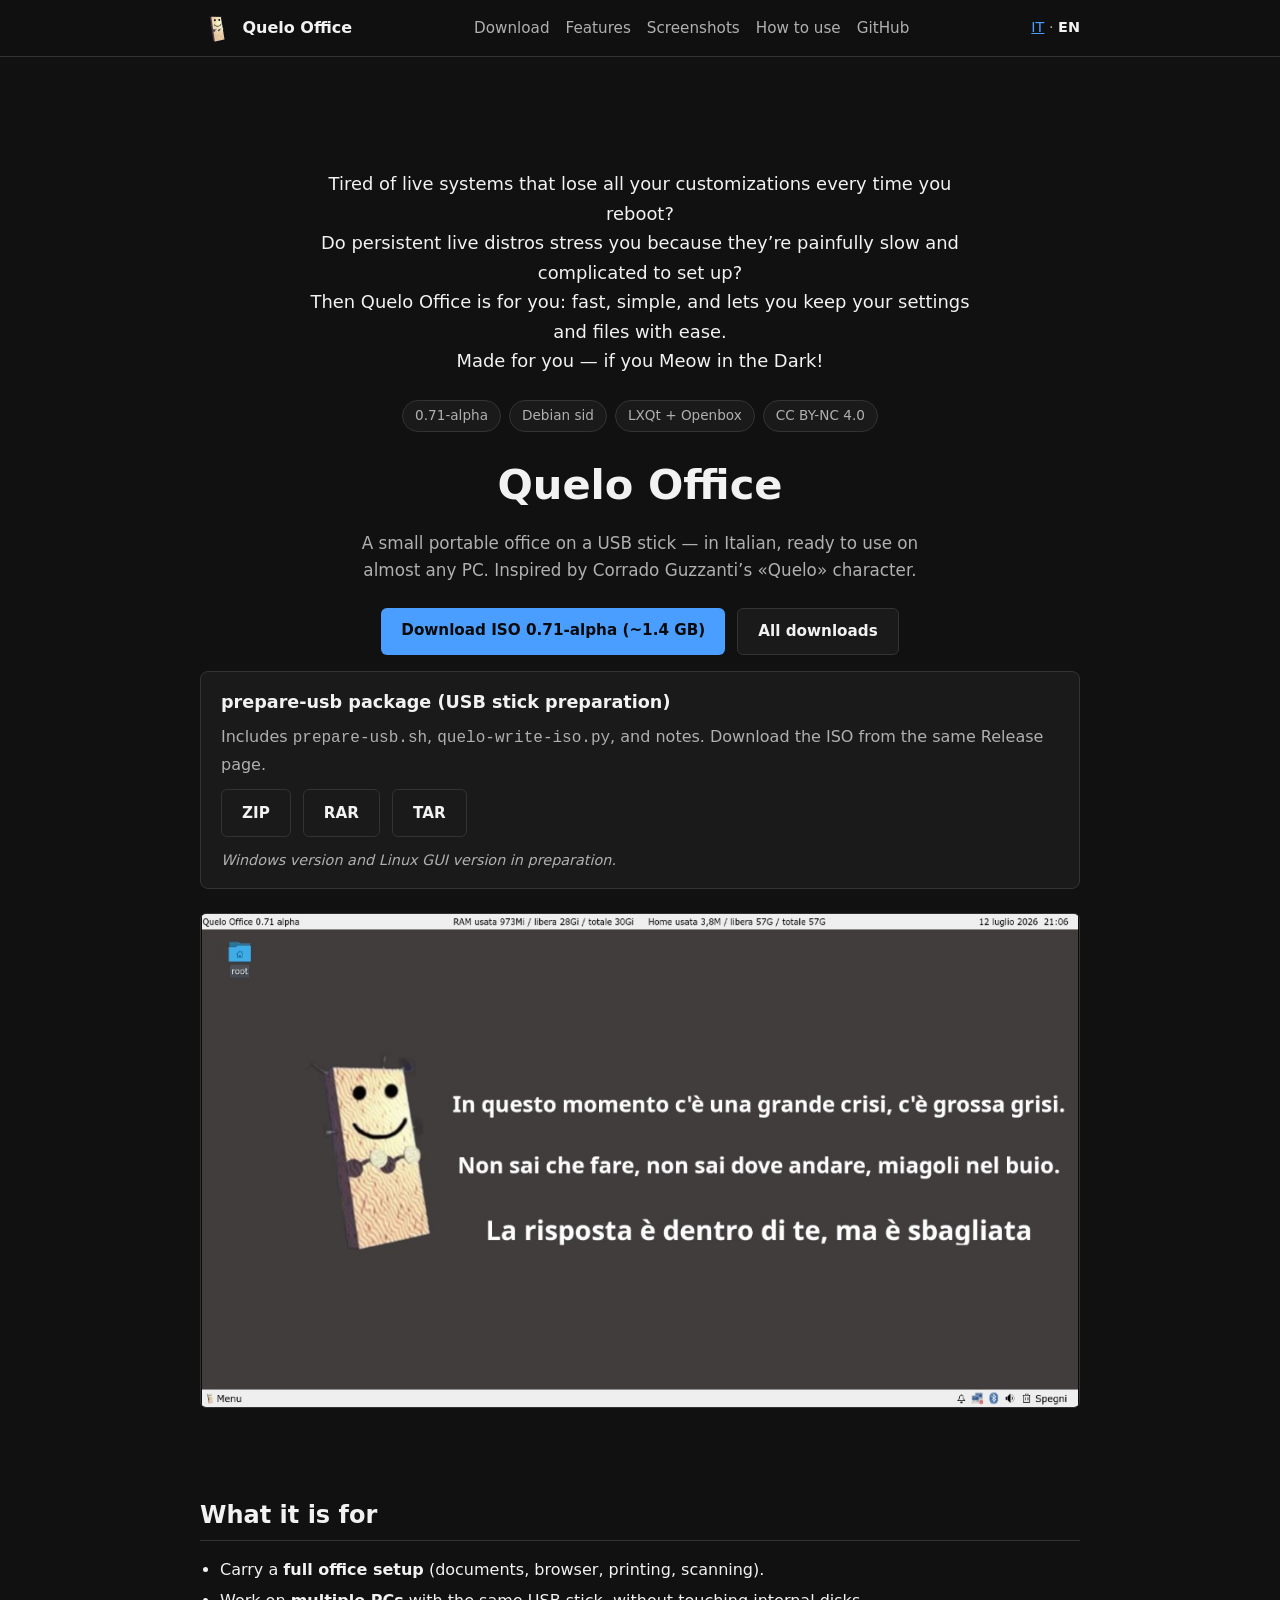
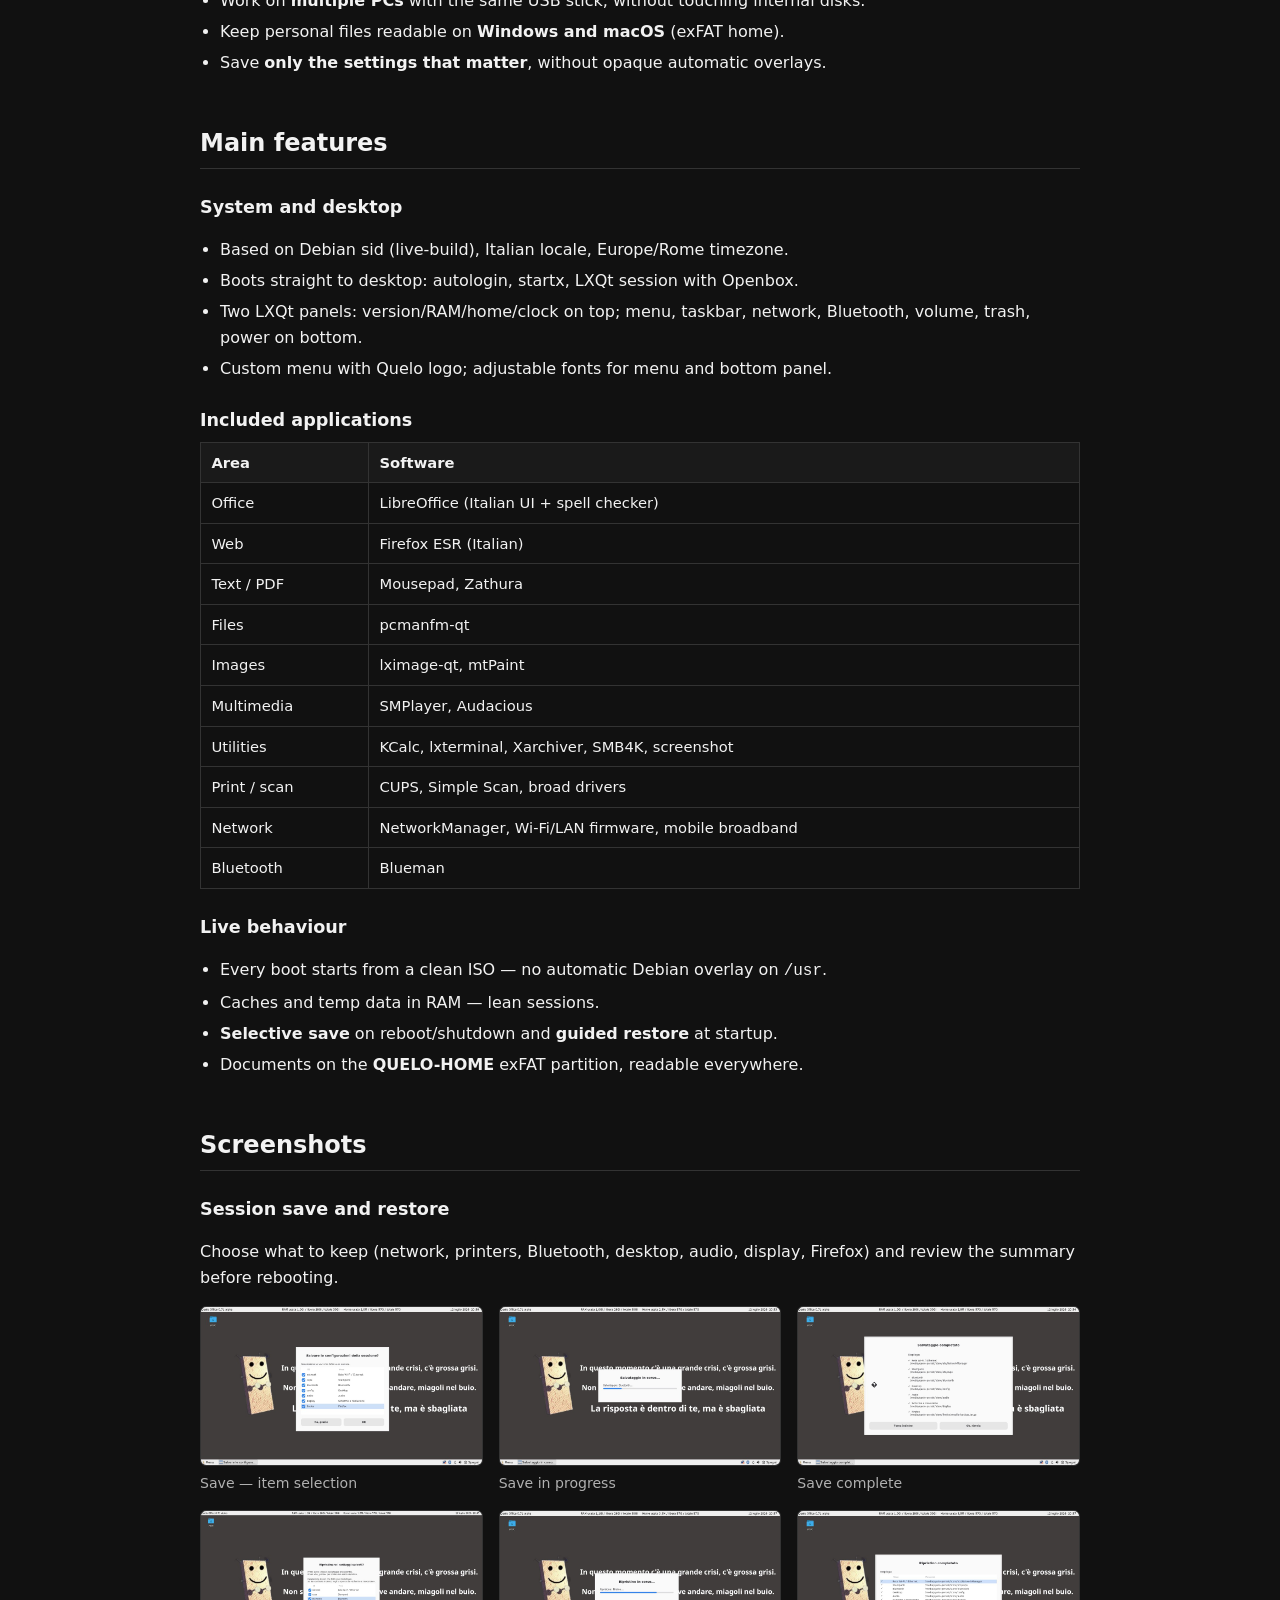
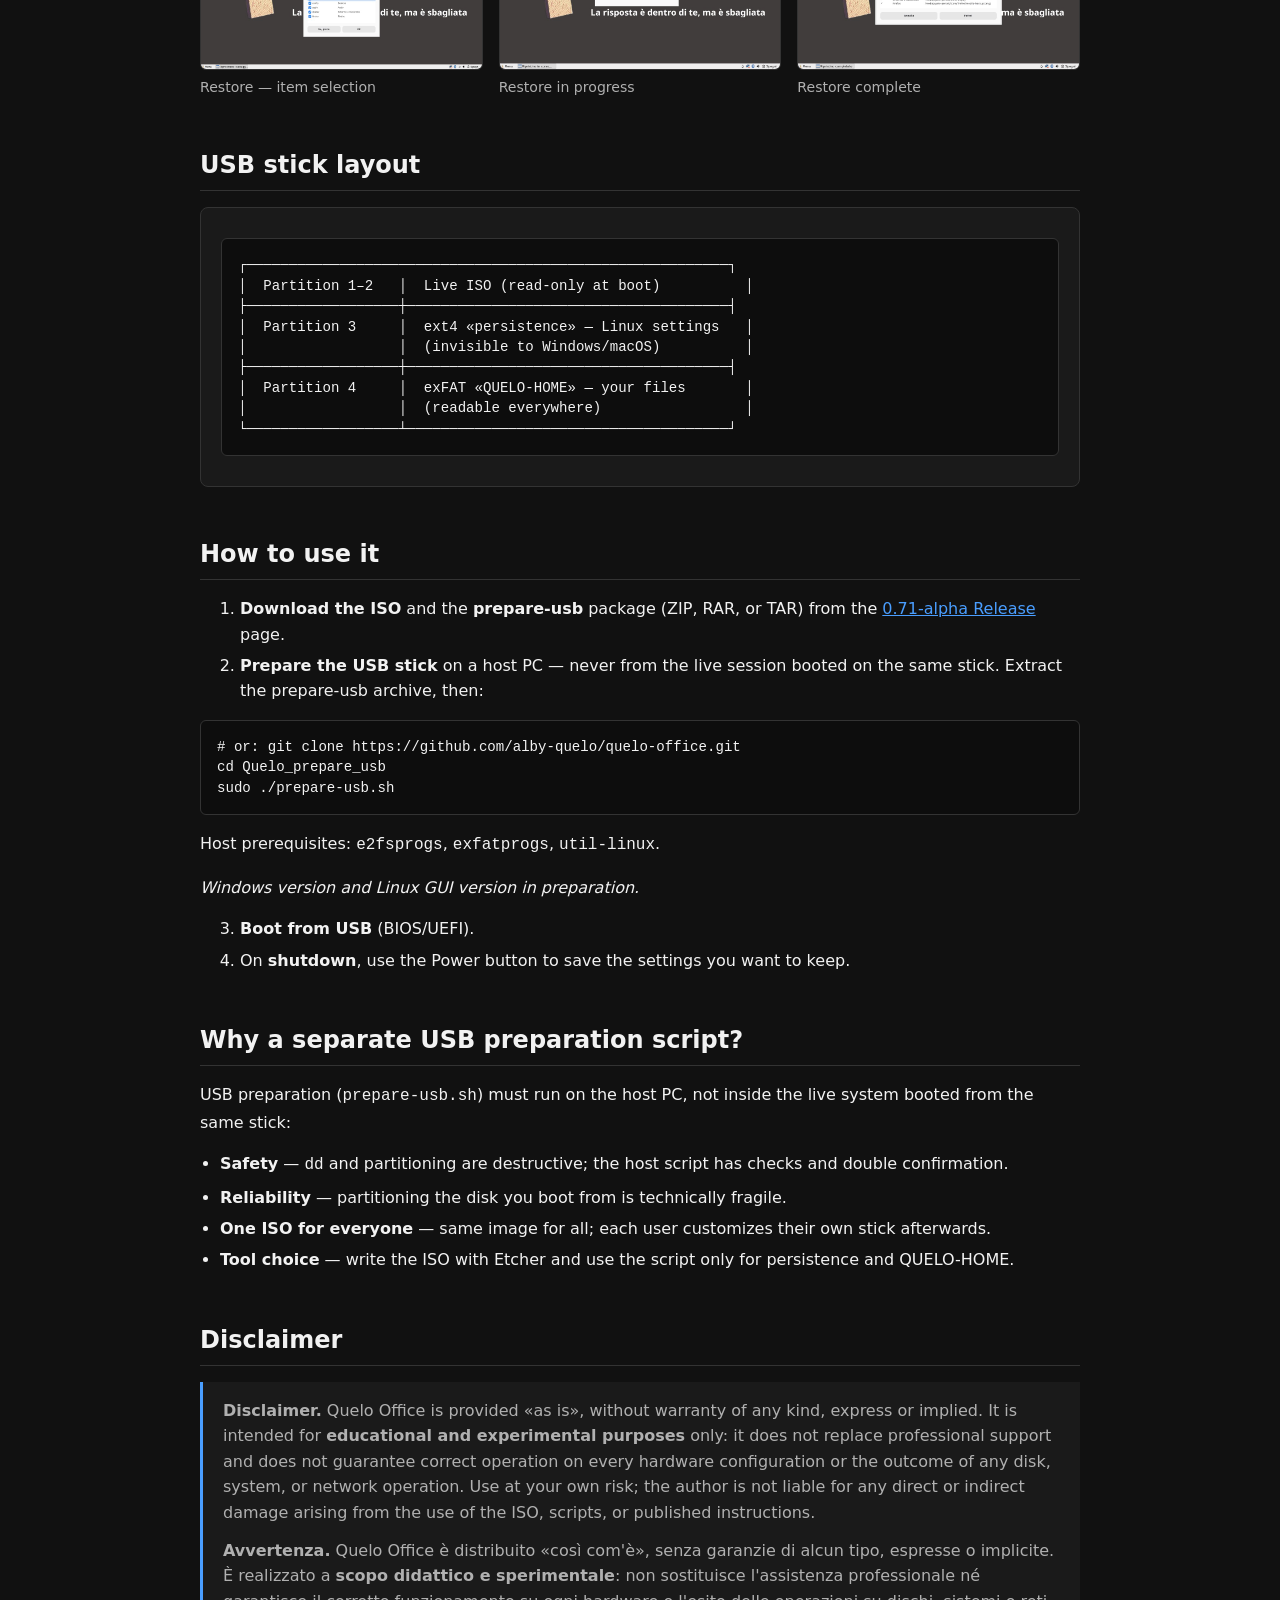
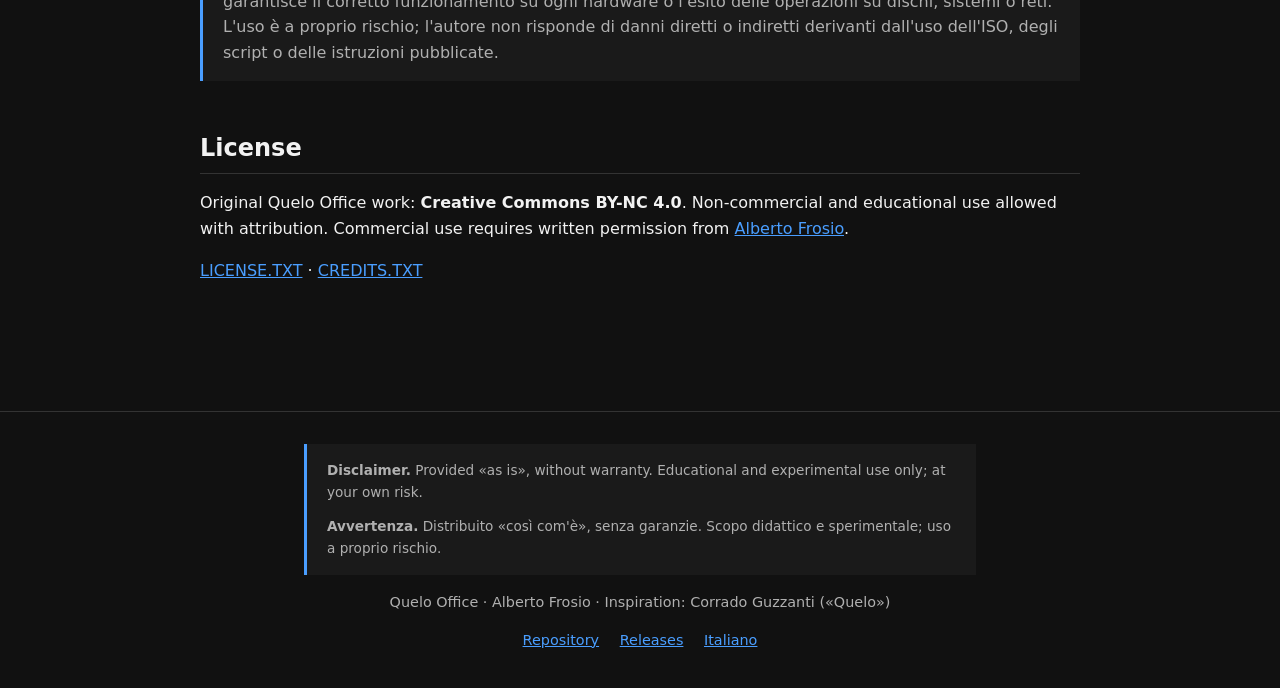
==== docs/en/index.html @ a86c15d0 "Aggiunge pacchetti prepare-usb zip/rar/tar ai download della release. Script build-archives.sh, READ" ====
<!DOCTYPE html>
<html lang="en">
<head>
  <meta charset="utf-8">
  <meta name="viewport" content="width=device-width, initial-scale=1">
  <title>Quelo Office — Italian live USB office</title>
  <meta name="description" content="Quelo Office: live Linux USB distribution. Portable Italian office on Debian sid + LXQt + Openbox.">
  <meta property="og:type" content="website">
  <meta property="og:url" content="https://alby-quelo.github.io/quelo-office/en/">
  <meta property="og:title" content="Quelo Office — Italian live USB office">
  <meta property="og:description" content="Portable office on a USB stick: fast, simple, keep your settings and files with you. Debian sid + LXQt + Openbox.">
  <meta property="og:image" content="https://alby-quelo.github.io/quelo-office/screenshots/01-desktop.png">
  <meta property="og:image:width" content="1024">
  <meta property="og:image:height" content="576">
  <meta property="og:locale" content="en_US">
  <meta name="twitter:card" content="summary_large_image">
  <meta name="twitter:title" content="Quelo Office — Italian live USB office">
  <meta name="twitter:description" content="Portable office on a USB stick: fast, simple, keep your settings and files with you.">
  <meta name="twitter:image" content="https://alby-quelo.github.io/quelo-office/screenshots/01-desktop.png">
  <link rel="stylesheet" href="../style.css?v=5">
  <link rel="icon" href="../logo.png" type="image/png">
</head>
<body>
  <header>
    <nav class="nav">
      <a class="brand" href="../">
        <img src="../logo.png" alt="Quelo Office">
        <span>Quelo Office</span>
      </a>
      <div class="nav-links">
        <a href="#download">Download</a>
        <a href="#features">Features</a>
        <a href="#screenshots">Screenshots</a>
        <a href="#usage">How to use</a>
        <a href="https://github.com/alby-quelo/quelo-office">GitHub</a>
      </div>
      <div class="lang"><a href="../">IT</a> · <strong>EN</strong></div>
    </nav>
  </header>

  <main>
    <section class="hero">
      <p class="pitch">
        Tired of live systems that lose all your customizations every time you reboot?<br>
        Do persistent live distros stress you because they’re painfully slow and complicated to set up?<br>
        Then Quelo Office is for you: fast, simple, and lets you keep your settings
        and files with ease.<br>
        Made for you — if you Meow in the Dark!
      </p>
      <div class="badges">
        <span class="badge">0.71-alpha</span>
        <span class="badge">Debian sid</span>
        <span class="badge">LXQt + Openbox</span>
        <span class="badge">CC BY-NC 4.0</span>
      </div>
      <h1>Quelo Office</h1>
      <p class="tagline">
        A small portable office on a USB stick — in Italian, ready to use on almost any PC.
        Inspired by Corrado Guzzanti’s «Quelo» character.
      </p>
      <div class="cta-row" id="download">
        <a class="btn btn-primary" href="https://github.com/alby-quelo/quelo-office/releases/download/0.71-alpha/Quelo_Office-0.71-alpha.iso">
          Download ISO 0.71-alpha (~1.4 GB)
        </a>
        <a class="btn btn-secondary" href="https://github.com/alby-quelo/quelo-office/releases/tag/0.71-alpha">
          All downloads
        </a>
      </div>
      <div class="card" style="margin-top:1rem;text-align:left">
        <h3 style="margin-top:0">prepare-usb package (USB stick preparation)</h3>
        <p style="margin:0.5rem 0 0.75rem;color:var(--text-muted)">
          Includes <code>prepare-usb.sh</code>, <code>quelo-write-iso.py</code>, and notes.
          Download the ISO from the same Release page.
        </p>
        <div class="cta-row" style="justify-content:flex-start;margin-top:0">
          <a class="btn btn-secondary" href="https://github.com/alby-quelo/quelo-office/releases/download/0.71-alpha/Quelo_prepare_usb-0.71-alpha.zip">ZIP</a>
          <a class="btn btn-secondary" href="https://github.com/alby-quelo/quelo-office/releases/download/0.71-alpha/Quelo_prepare_usb-0.71-alpha.rar">RAR</a>
          <a class="btn btn-secondary" href="https://github.com/alby-quelo/quelo-office/releases/download/0.71-alpha/Quelo_prepare_usb-0.71-alpha.tar">TAR</a>
        </div>
        <p style="margin:0.75rem 0 0;font-size:0.9rem;color:var(--text-muted)">
          <em>Windows version and Linux GUI version in preparation.</em>
        </p>
      </div>
      <div class="hero-frame">
        <img class="hero-shot" src="../screenshots/01-desktop.png" alt="Quelo Office 0.71 alpha desktop" width="1024" height="576">
      </div>
    </section>

    <section id="about">
      <h2>What it is for</h2>
      <ul>
        <li>Carry a <strong>full office setup</strong> (documents, browser, printing, scanning).</li>
        <li>Work on <strong>multiple PCs</strong> with the same USB stick, without touching internal disks.</li>
        <li>Keep personal files readable on <strong>Windows and macOS</strong> (exFAT home).</li>
        <li>Save <strong>only the settings that matter</strong>, without opaque automatic overlays.</li>
      </ul>
    </section>

    <section id="features">
      <h2>Main features</h2>

      <h3>System and desktop</h3>
      <ul>
        <li>Based on Debian sid (live-build), Italian locale, Europe/Rome timezone.</li>
        <li>Boots straight to desktop: autologin, startx, LXQt session with Openbox.</li>
        <li>Two LXQt panels: version/RAM/home/clock on top; menu, taskbar, network, Bluetooth, volume, trash, power on bottom.</li>
        <li>Custom menu with Quelo logo; adjustable fonts for menu and bottom panel.</li>
      </ul>

      <h3>Included applications</h3>
      <table>
        <thead>
          <tr><th>Area</th><th>Software</th></tr>
        </thead>
        <tbody>
          <tr><td>Office</td><td>LibreOffice (Italian UI + spell checker)</td></tr>
          <tr><td>Web</td><td>Firefox ESR (Italian)</td></tr>
          <tr><td>Text / PDF</td><td>Mousepad, Zathura</td></tr>
          <tr><td>Files</td><td>pcmanfm-qt</td></tr>
          <tr><td>Images</td><td>lximage-qt, mtPaint</td></tr>
          <tr><td>Multimedia</td><td>SMPlayer, Audacious</td></tr>
          <tr><td>Utilities</td><td>KCalc, lxterminal, Xarchiver, SMB4K, screenshot</td></tr>
          <tr><td>Print / scan</td><td>CUPS, Simple Scan, broad drivers</td></tr>
          <tr><td>Network</td><td>NetworkManager, Wi‑Fi/LAN firmware, mobile broadband</td></tr>
          <tr><td>Bluetooth</td><td>Blueman</td></tr>
        </tbody>
      </table>

      <h3>Live behaviour</h3>
      <ul>
        <li>Every boot starts from a clean ISO — no automatic Debian overlay on <code>/usr</code>.</li>
        <li>Caches and temp data in RAM — lean sessions.</li>
        <li><strong>Selective save</strong> on reboot/shutdown and <strong>guided restore</strong> at startup.</li>
        <li>Documents on the <strong>QUELO-HOME</strong> exFAT partition, readable everywhere.</li>
      </ul>
    </section>

    <section id="screenshots">
      <h2>Screenshots</h2>

      <h3>Session save and restore</h3>
      <p>Choose what to keep (network, printers, Bluetooth, desktop, audio, display, Firefox) and review the summary before rebooting.</p>

      <div class="shots">
        <div class="shots-grid">
          <figure>
            <img src="../screenshots/05-save-prompt.png" alt="Save session dialog" loading="lazy">
            <figcaption>Save — item selection</figcaption>
          </figure>
          <figure>
            <img src="../screenshots/06-save-progress.png" alt="Save in progress" loading="lazy">
            <figcaption>Save in progress</figcaption>
          </figure>
          <figure>
            <img src="../screenshots/07-save-complete.png" alt="Save complete" loading="lazy">
            <figcaption>Save complete</figcaption>
          </figure>
        </div>
        <div class="shots-grid">
          <figure>
            <img src="../screenshots/02-restore-prompt.png" alt="Restore session dialog" loading="lazy">
            <figcaption>Restore — item selection</figcaption>
          </figure>
          <figure>
            <img src="../screenshots/03-restore-progress.png" alt="Restore in progress" loading="lazy">
            <figcaption>Restore in progress</figcaption>
          </figure>
          <figure>
            <img src="../screenshots/04-restore-complete.png" alt="Restore complete" loading="lazy">
            <figcaption>Restore complete</figcaption>
          </figure>
        </div>
      </div>
    </section>

    <section id="usb">
      <h2>USB stick layout</h2>
      <div class="card">
        <pre>┌─────────────────────────────────────────────────────────┐
│  Partition 1–2   │  Live ISO (read-only at boot)          │
├──────────────────┼──────────────────────────────────────┤
│  Partition 3     │  ext4 «persistence» — Linux settings   │
│                  │  (invisible to Windows/macOS)          │
├──────────────────┼──────────────────────────────────────┤
│  Partition 4     │  exFAT «QUELO-HOME» — your files       │
│                  │  (readable everywhere)                 │
└──────────────────┴──────────────────────────────────────┘</pre>
      </div>
    </section>

    <section id="usage">
      <h2>How to use it</h2>
      <ol>
        <li><strong>Download the ISO</strong> and the <strong>prepare-usb</strong> package (ZIP, RAR, or TAR) from the <a href="https://github.com/alby-quelo/quelo-office/releases/tag/0.71-alpha">0.71-alpha Release</a> page.</li>
        <li><strong>Prepare the USB stick</strong> on a host PC — never from the live session booted on the same stick. Extract the prepare-usb archive, then:</li>
      </ol>
      <pre><code># or: git clone https://github.com/alby-quelo/quelo-office.git
cd Quelo_prepare_usb
sudo ./prepare-usb.sh</code></pre>
      <p>Host prerequisites: <code>e2fsprogs</code>, <code>exfatprogs</code>, <code>util-linux</code>.</p>
      <p><em>Windows version and Linux GUI version in preparation.</em></p>
      <ol start="3">
        <li><strong>Boot from USB</strong> (BIOS/UEFI).</li>
        <li>On <strong>shutdown</strong>, use the Power button to save the settings you want to keep.</li>
      </ol>
    </section>

    <section id="script">
      <h2>Why a separate USB preparation script?</h2>
      <p>USB preparation (<code>prepare-usb.sh</code>) must run on the host PC, not inside the live system booted from the same stick:</p>
      <ul>
        <li><strong>Safety</strong> — <code>dd</code> and partitioning are destructive; the host script has checks and double confirmation.</li>
        <li><strong>Reliability</strong> — partitioning the disk you boot from is technically fragile.</li>
        <li><strong>One ISO for everyone</strong> — same image for all; each user customizes their own stick afterwards.</li>
        <li><strong>Tool choice</strong> — write the ISO with Etcher and use the script only for persistence and QUELO-HOME.</li>
      </ul>
    </section>

    <section id="disclaimer">
      <h2>Disclaimer</h2>
      <blockquote class="disclaimer">
        <p><strong>Disclaimer.</strong> Quelo Office is provided «as is», without warranty of any kind, express or implied. It is intended for <strong>educational and experimental purposes</strong> only: it does not replace professional support and does not guarantee correct operation on every hardware configuration or the outcome of any disk, system, or network operation. Use at your own risk; the author is not liable for any direct or indirect damage arising from the use of the ISO, scripts, or published instructions.</p>
        <p><strong>Avvertenza.</strong> Quelo Office è distribuito «così com'è», senza garanzie di alcun tipo, espresse o implicite. È realizzato a <strong>scopo didattico e sperimentale</strong>: non sostituisce l'assistenza professionale né garantisce il corretto funzionamento su ogni hardware o l'esito delle operazioni su dischi, sistemi o reti. L'uso è a proprio rischio; l'autore non risponde di danni diretti o indiretti derivanti dall'uso dell'ISO, degli script o delle istruzioni pubblicate.</p>
      </blockquote>
    </section>

    <section id="license">
      <h2>License</h2>
      <p>
        Original Quelo Office work: <strong>Creative Commons BY-NC 4.0</strong>.
        Non-commercial and educational use allowed with attribution.
        Commercial use requires written permission from
        <a href="mailto:alby@gnumerica.org">Alberto Frosio</a>.
      </p>
      <p>
        <a href="https://github.com/alby-quelo/quelo-office/blob/main/LICENSE.TXT">LICENSE.TXT</a> ·
        <a href="https://github.com/alby-quelo/quelo-office/blob/main/CREDITS.TXT">CREDITS.TXT</a>
      </p>
    </section>
  </main>

  <footer>
    <blockquote class="disclaimer compact">
      <p><strong>Disclaimer.</strong> Provided «as is», without warranty. Educational and experimental use only; at your own risk.</p>
      <p><strong>Avvertenza.</strong> Distribuito «così com'è», senza garanzie. Scopo didattico e sperimentale; uso a proprio rischio.</p>
    </blockquote>
    <p>Quelo Office · Alberto Frosio · Inspiration: Corrado Guzzanti («Quelo»)</p>
    <p>
      <a href="https://github.com/alby-quelo/quelo-office">Repository</a>
      <a href="https://github.com/alby-quelo/quelo-office/releases">Releases</a>
      <a href="../">Italiano</a>
    </p>
  </footer>
</body>
</html>
---- docs/style.css ----
:root {
  --bg: #111111;
  --bg-card: #1a1a1a;
  --bg-panel: #e8e8e8;
  --text: #f2f2f2;
  --text-muted: #b0b0b0;
  --accent: #4a9eff;
  --accent-hover: #6eb1ff;
  --border: #333;
  --max: 920px;
}

* {
  box-sizing: border-box;
}

html {
  scroll-behavior: smooth;
}

body {
  margin: 0;
  font-family: "Segoe UI", system-ui, -apple-system, sans-serif;
  background: var(--bg);
  color: var(--text);
  line-height: 1.6;
}

a {
  color: var(--accent);
}

a:hover {
  color: var(--accent-hover);
}

header {
  border-bottom: 1px solid var(--border);
  background: rgba(17, 17, 17, 0.95);
  position: sticky;
  top: 0;
  z-index: 10;
}

.nav {
  max-width: var(--max);
  margin: 0 auto;
  padding: 0.75rem 1.25rem;
  display: flex;
  align-items: center;
  justify-content: space-between;
  gap: 1rem;
  flex-wrap: wrap;
}

.brand {
  display: flex;
  align-items: center;
  gap: 0.65rem;
  color: var(--text);
  text-decoration: none;
  font-weight: 600;
}

.brand img {
  width: 32px;
  height: 32px;
}

.nav-links {
  display: flex;
  gap: 1rem;
  flex-wrap: wrap;
  font-size: 0.95rem;
}

.nav-links a {
  color: var(--text-muted);
  text-decoration: none;
}

.nav-links a:hover {
  color: var(--text);
}

.lang {
  font-size: 0.9rem;
  color: var(--text-muted);
}

.lang strong {
  color: var(--text);
}

main {
  max-width: var(--max);
  margin: 0 auto;
  padding: 2rem 1.25rem 4rem;
}

.hero {
  text-align: center;
  padding: 2rem 0 2.5rem;
}

.hero h1 {
  font-size: clamp(1.8rem, 5vw, 2.6rem);
  margin: 0 0 0.75rem;
  font-weight: 700;
}

.hero .pitch {
  font-size: 1.12rem;
  line-height: 1.65;
  max-width: 42rem;
  margin: 0 auto 1.5rem;
  color: var(--text);
}

.hero .tagline {
  font-size: 1.05rem;
  color: var(--text-muted);
  max-width: 38rem;
  margin: 0 auto 1.5rem;
}

.hero-frame {
  width: 100%;
  max-width: 100%;
  margin: 1.5rem auto 0;
  aspect-ratio: 16 / 9;
  border: 1px solid var(--border);
  border-radius: 6px;
  overflow: hidden;
  background: #0a0a0a;
  line-height: 0;
}

.hero img.hero-shot {
  width: 100%;
  height: 100%;
  object-fit: contain;
  object-position: center;
  display: block;
  border: 0;
  border-radius: 0;
  margin: 0;
  max-width: none;
}

.badges {
  display: flex;
  gap: 0.5rem;
  justify-content: center;
  flex-wrap: wrap;
  margin-bottom: 1.25rem;
}

.badge {
  background: var(--bg-card);
  border: 1px solid var(--border);
  border-radius: 999px;
  padding: 0.25rem 0.75rem;
  font-size: 0.85rem;
  color: var(--text-muted);
}

.cta-row {
  display: flex;
  gap: 0.75rem;
  justify-content: center;
  flex-wrap: wrap;
  margin-top: 1.25rem;
}

.btn {
  display: inline-block;
  padding: 0.65rem 1.25rem;
  border-radius: 6px;
  text-decoration: none;
  font-weight: 600;
  font-size: 0.95rem;
}

.btn-primary {
  background: var(--accent);
  color: #0a0a0a;
}

.btn-primary:hover {
  background: var(--accent-hover);
  color: #0a0a0a;
}

.btn-secondary {
  background: var(--bg-card);
  border: 1px solid var(--border);
  color: var(--text);
}

.btn-secondary:hover {
  border-color: #555;
  color: var(--text);
}

section {
  margin-top: 3rem;
}

section h2 {
  font-size: 1.5rem;
  margin: 0 0 1rem;
  padding-bottom: 0.35rem;
  border-bottom: 1px solid var(--border);
}

section h3 {
  font-size: 1.1rem;
  margin: 1.5rem 0 0.5rem;
  color: var(--text);
}

ul {
  padding-left: 1.25rem;
}

li {
  margin: 0.35rem 0;
}

.card {
  background: var(--bg-card);
  border: 1px solid var(--border);
  border-radius: 8px;
  padding: 1rem 1.25rem;
  margin: 1rem 0;
}

pre {
  background: #0d0d0d;
  border: 1px solid var(--border);
  border-radius: 6px;
  padding: 1rem;
  overflow-x: auto;
  font-size: 0.88rem;
  line-height: 1.45;
}

code {
  font-family: ui-monospace, "Cascadia Code", monospace;
}

table {
  width: 100%;
  border-collapse: collapse;
  font-size: 0.92rem;
}

th,
td {
  border: 1px solid var(--border);
  padding: 0.5rem 0.65rem;
  text-align: left;
}

th {
  background: var(--bg-card);
}

.shots {
  display: grid;
  gap: 1rem;
  margin-top: 1rem;
}

.shots figure {
  margin: 0;
}

.shots img {
  width: 100%;
  border: 1px solid var(--border);
  border-radius: 6px;
  display: block;
}

.shots figcaption {
  font-size: 0.88rem;
  color: var(--text-muted);
  margin-top: 0.35rem;
}

.shots-grid {
  display: grid;
  grid-template-columns: repeat(auto-fit, minmax(240px, 1fr));
  gap: 1rem;
}

.disclaimer {
  margin: 1rem 0 1.5rem;
  padding: 1rem 1.25rem;
  border-left: 3px solid var(--accent);
  background: var(--bg-card);
  color: var(--text-muted);
  text-align: left;
}

.disclaimer p {
  margin: 0 0 0.75rem;
}

.disclaimer p:last-child {
  margin-bottom: 0;
}

.disclaimer.compact {
  font-size: 0.85rem;
  max-width: 42rem;
  margin: 0 auto 1rem;
}

footer {
  border-top: 1px solid var(--border);
  margin-top: 3rem;
  padding: 2rem 1.25rem;
  text-align: center;
  color: var(--text-muted);
  font-size: 0.9rem;
}

footer a {
  margin: 0 0.5rem;
}

@media (max-width: 600px) {
  .nav-links {
    font-size: 0.85rem;
  }

  table {
    font-size: 0.82rem;
  }
}
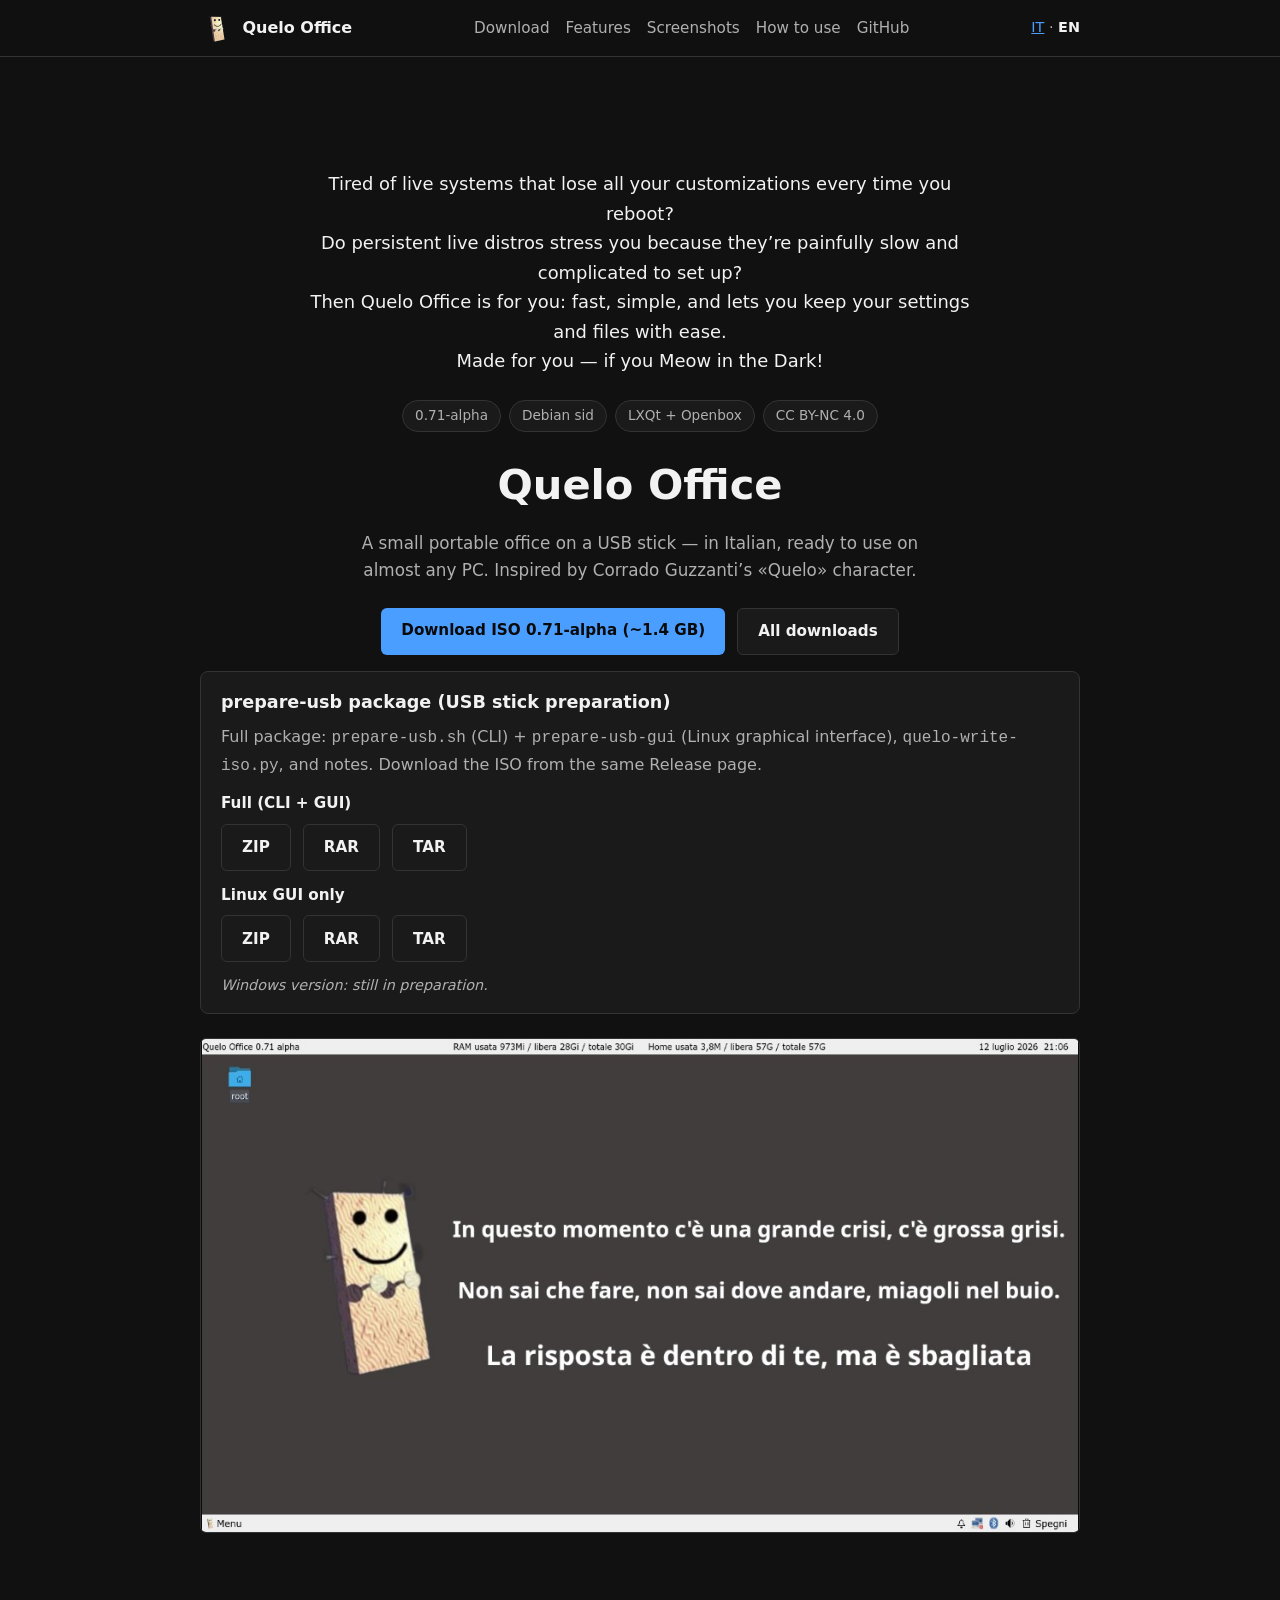
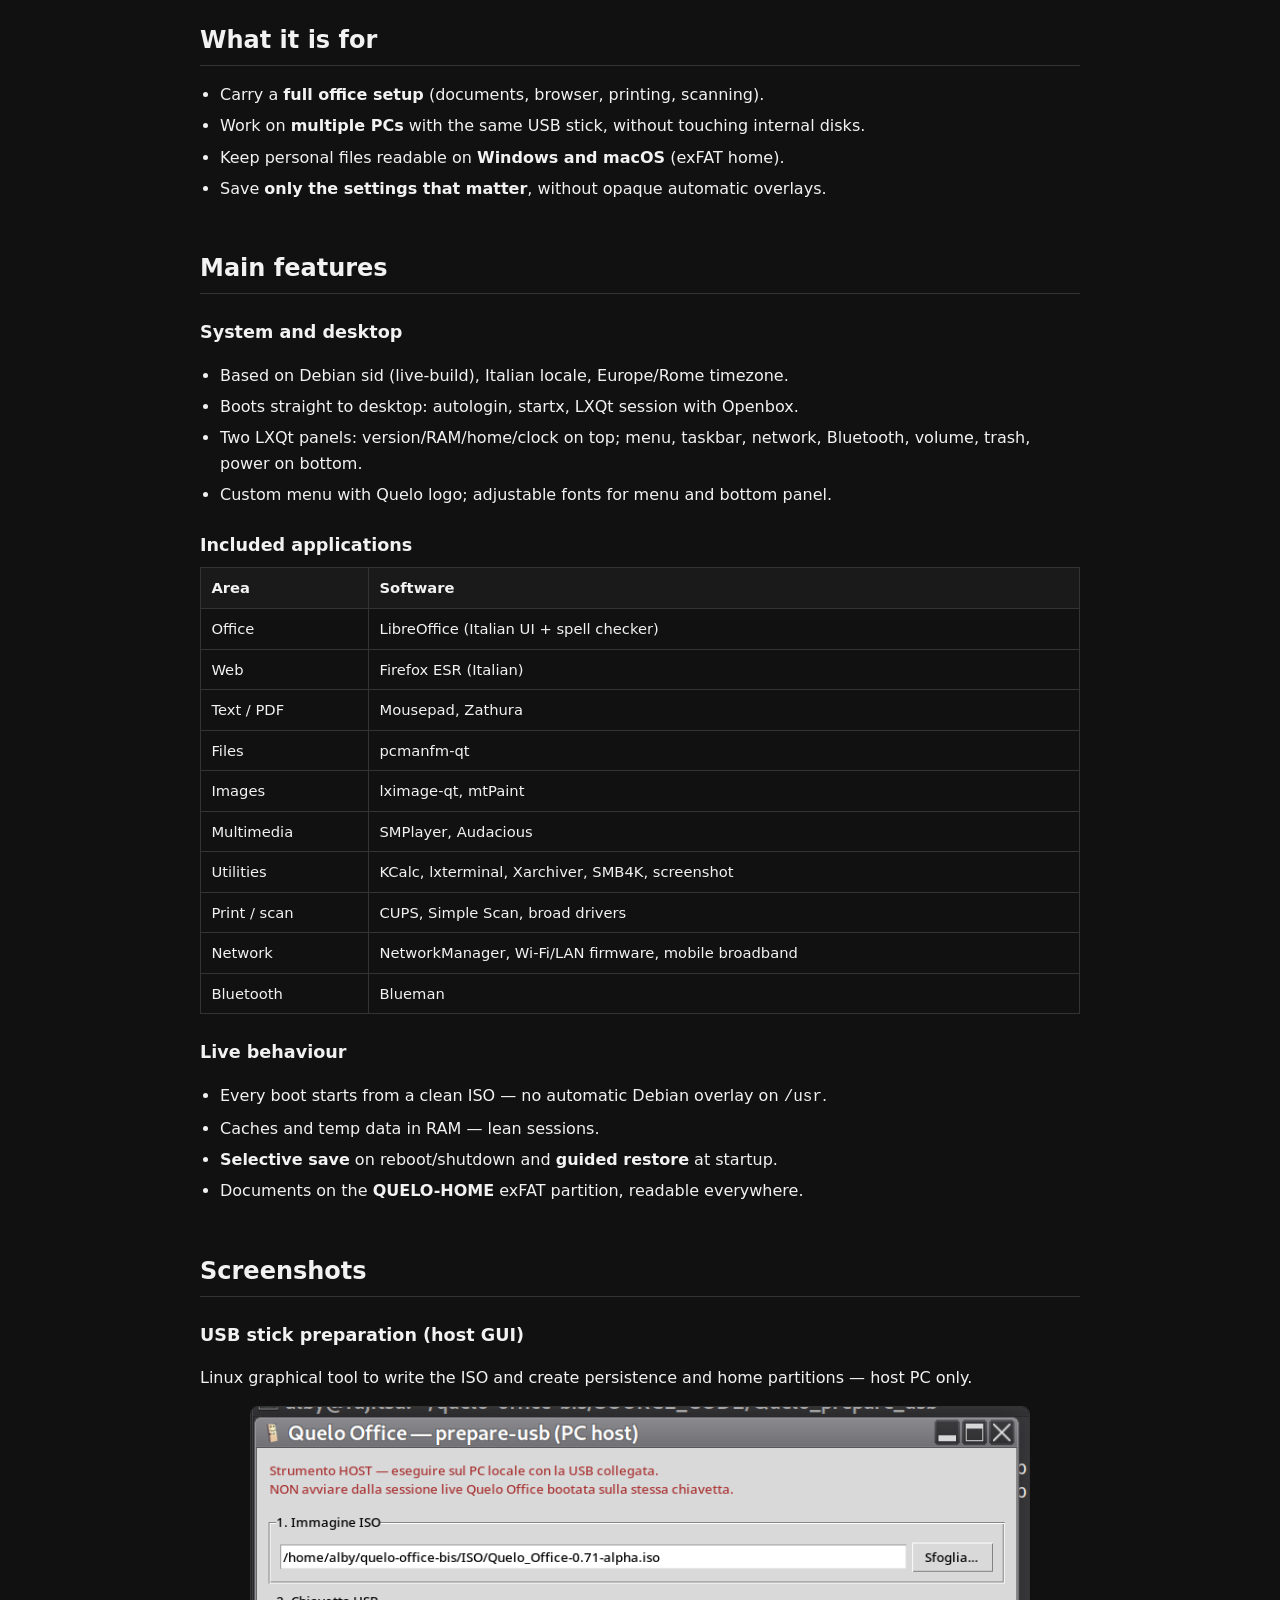
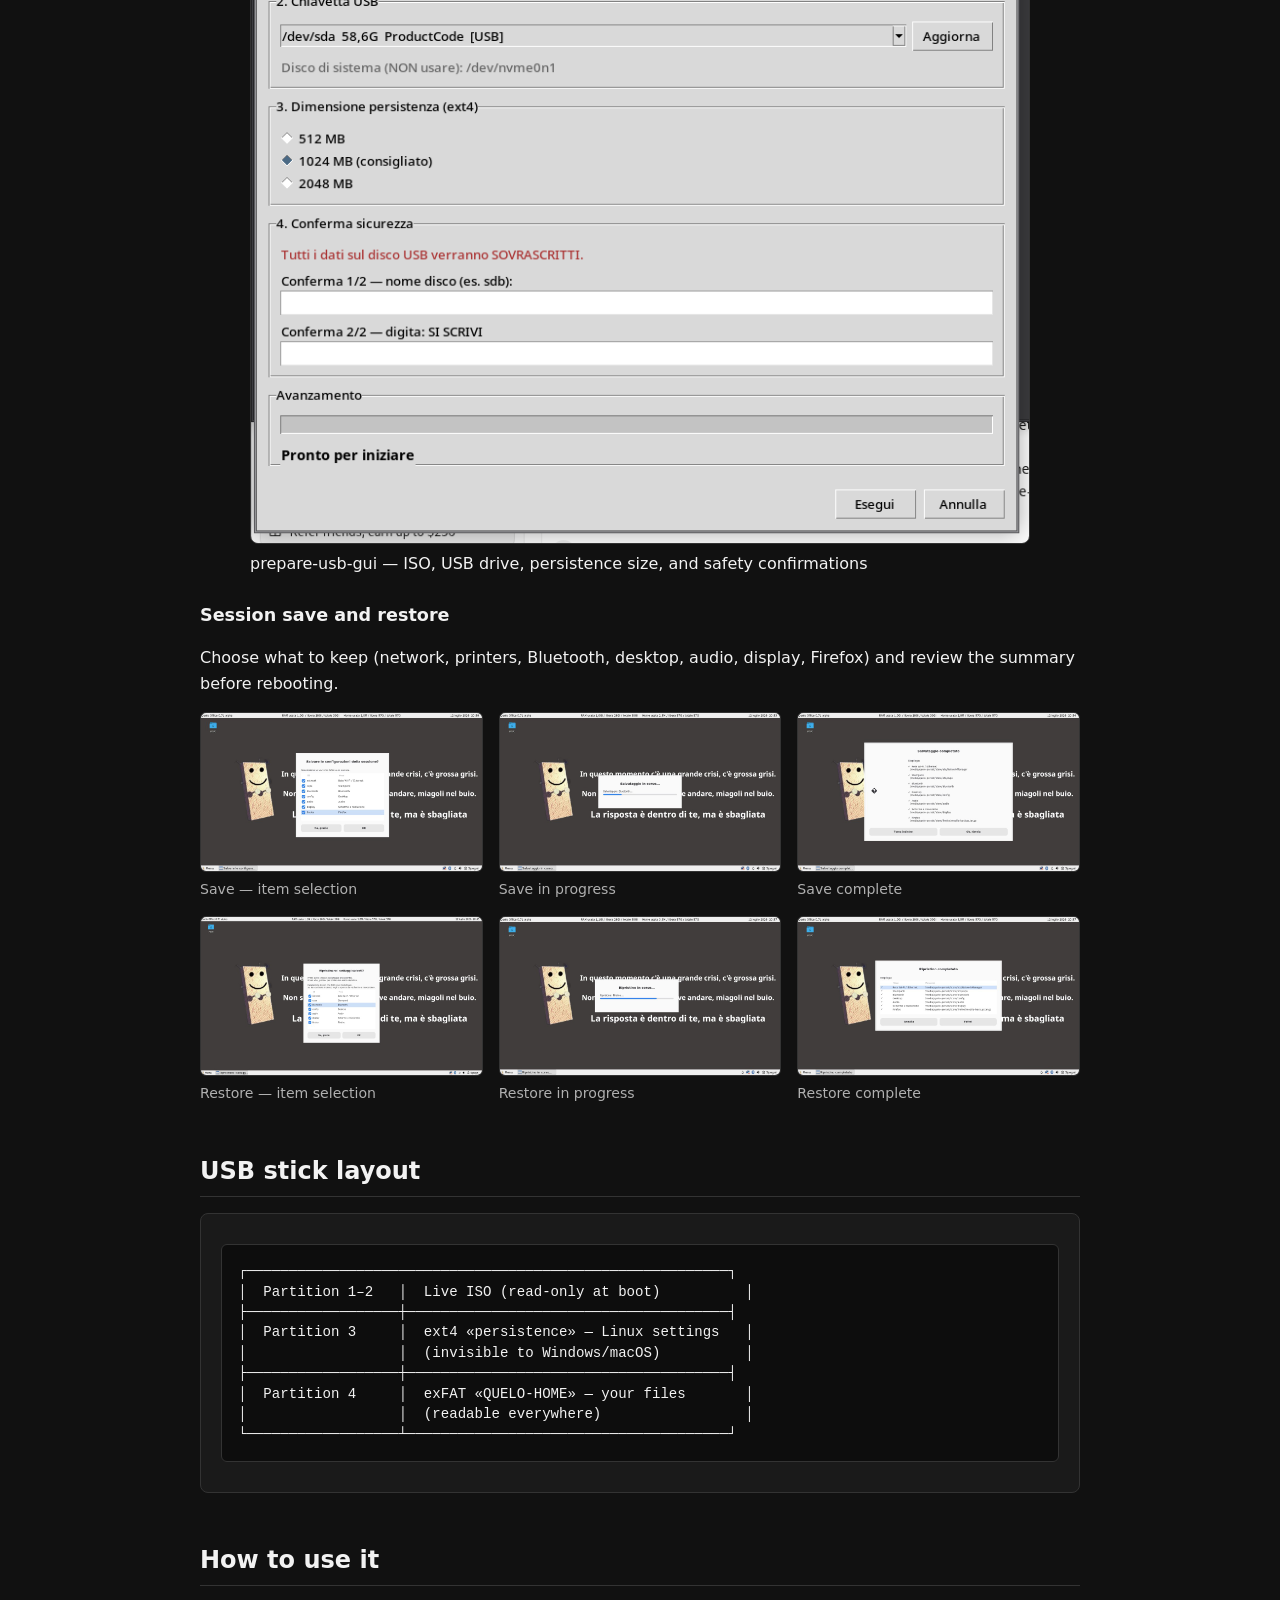
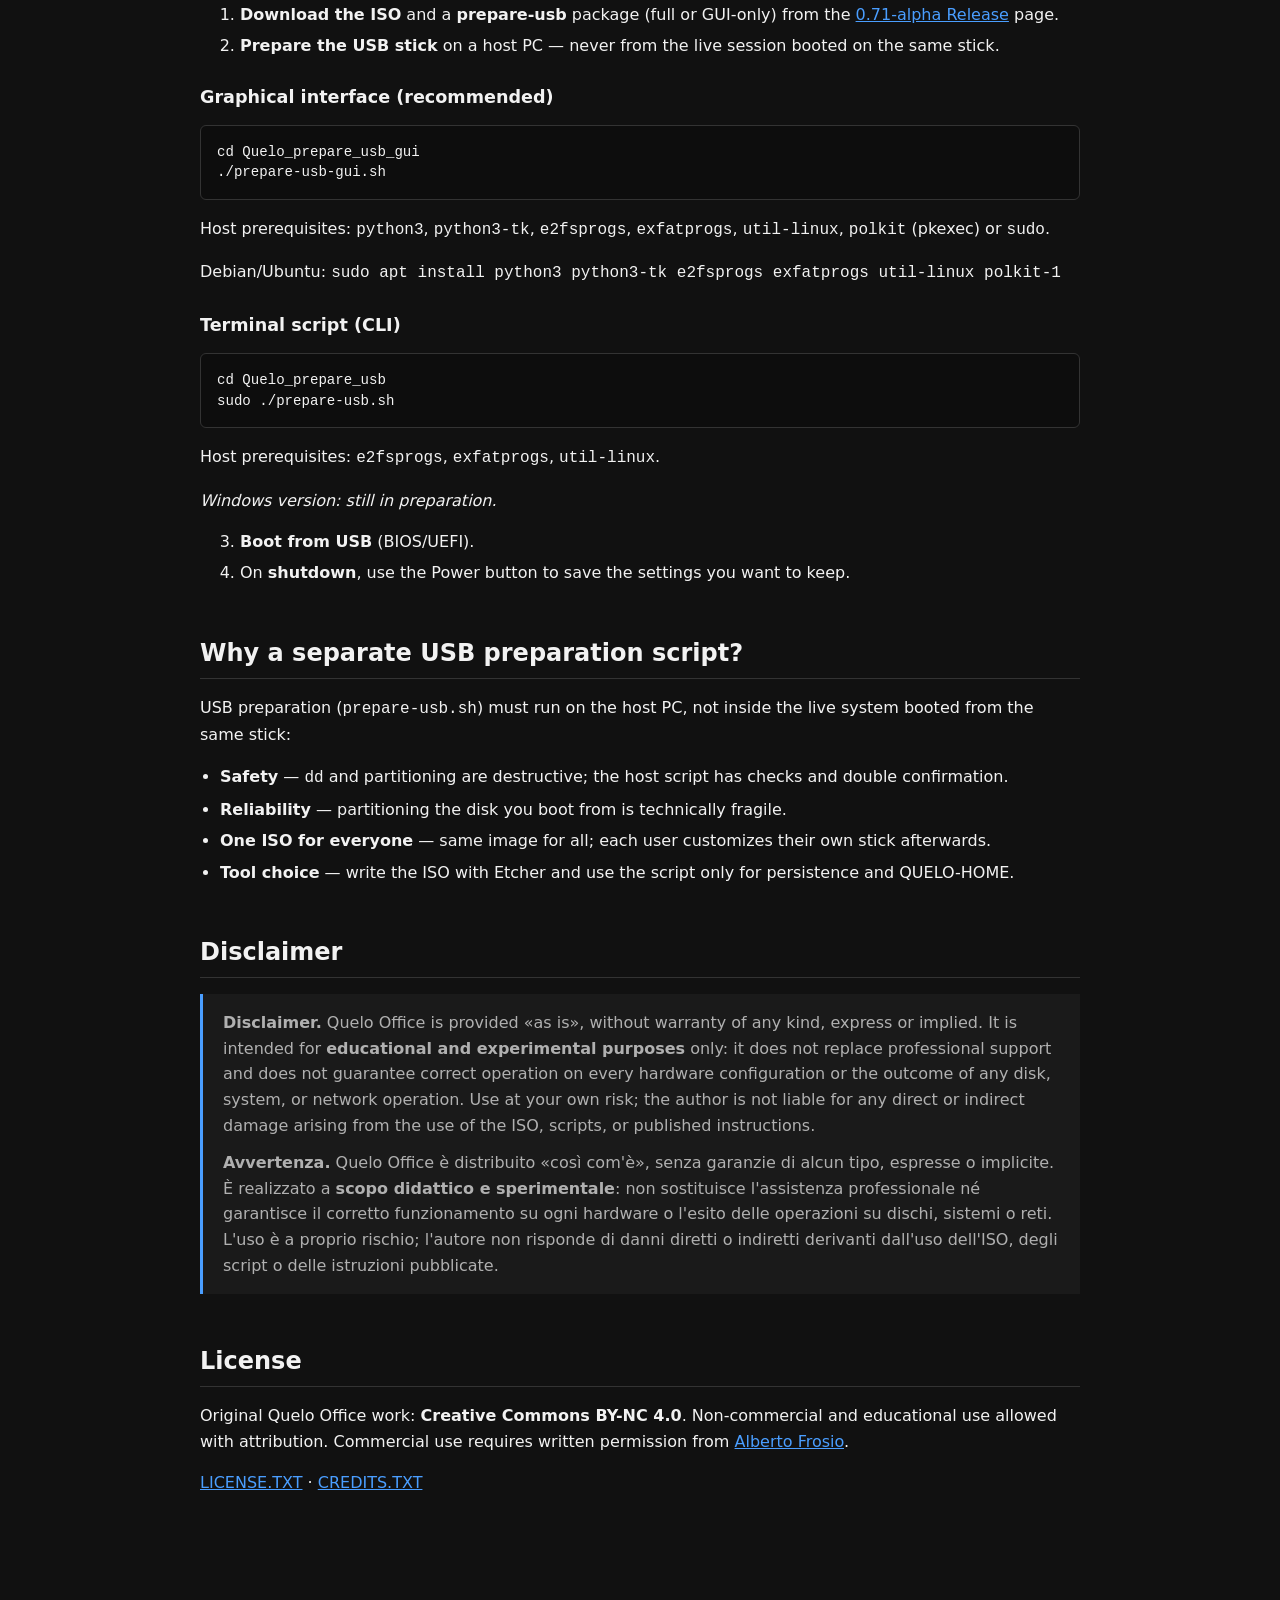
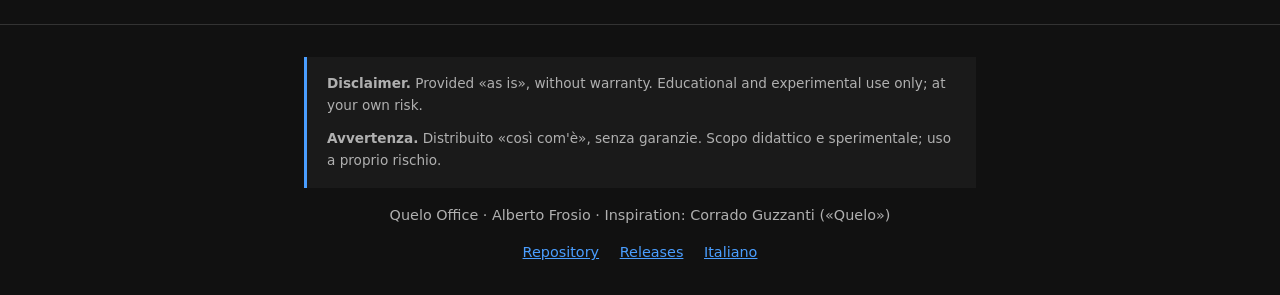
==== commit f5f58f6c: "Pubblica prepare-usb-gui: documentazione, archivi e sito. Aggiunge CHANGELOG, README e manuale IT/EN" ====
--- a/docs/en/index.html
+++ b/docs/en/index.html
@@ -69,16 +69,23 @@
       <div class="card" style="margin-top:1rem;text-align:left">
         <h3 style="margin-top:0">prepare-usb package (USB stick preparation)</h3>
         <p style="margin:0.5rem 0 0.75rem;color:var(--text-muted)">
-          Includes <code>prepare-usb.sh</code>, <code>quelo-write-iso.py</code>, and notes.
-          Download the ISO from the same Release page.
+          Full package: <code>prepare-usb.sh</code> (CLI) + <code>prepare-usb-gui</code> (Linux graphical interface),
+          <code>quelo-write-iso.py</code>, and notes. Download the ISO from the same Release page.
         </p>
+        <p style="margin:0 0 0.5rem;font-size:0.95rem"><strong>Full (CLI + GUI)</strong></p>
         <div class="cta-row" style="justify-content:flex-start;margin-top:0">
           <a class="btn btn-secondary" href="https://github.com/alby-quelo/quelo-office/releases/download/0.71-alpha/Quelo_prepare_usb-0.71-alpha.zip">ZIP</a>
           <a class="btn btn-secondary" href="https://github.com/alby-quelo/quelo-office/releases/download/0.71-alpha/Quelo_prepare_usb-0.71-alpha.rar">RAR</a>
           <a class="btn btn-secondary" href="https://github.com/alby-quelo/quelo-office/releases/download/0.71-alpha/Quelo_prepare_usb-0.71-alpha.tar">TAR</a>
         </div>
+        <p style="margin:0.75rem 0 0.5rem;font-size:0.95rem"><strong>Linux GUI only</strong></p>
+        <div class="cta-row" style="justify-content:flex-start;margin-top:0">
+          <a class="btn btn-secondary" href="https://github.com/alby-quelo/quelo-office/releases/download/0.71-alpha/Quelo_prepare_usb_gui-0.71-alpha.zip">ZIP</a>
+          <a class="btn btn-secondary" href="https://github.com/alby-quelo/quelo-office/releases/download/0.71-alpha/Quelo_prepare_usb_gui-0.71-alpha.rar">RAR</a>
+          <a class="btn btn-secondary" href="https://github.com/alby-quelo/quelo-office/releases/download/0.71-alpha/Quelo_prepare_usb_gui-0.71-alpha.tar">TAR</a>
+        </div>
         <p style="margin:0.75rem 0 0;font-size:0.9rem;color:var(--text-muted)">
-          <em>Windows version and Linux GUI version in preparation.</em>
+          <em>Windows version: still in preparation.</em>
         </p>
       </div>
       <div class="hero-frame">
@@ -138,6 +145,13 @@
     <section id="screenshots">
       <h2>Screenshots</h2>
 
+      <h3>USB stick preparation (host GUI)</h3>
+      <p>Linux graphical tool to write the ISO and create persistence and home partitions — host PC only.</p>
+      <figure style="max-width:780px;margin:1rem auto">
+        <img src="../screenshots/08-prepare-usb-gui.png" alt="prepare-usb GUI" loading="lazy" style="width:100%;height:auto;border-radius:8px;border:1px solid var(--border)">
+        <figcaption>prepare-usb-gui — ISO, USB drive, persistence size, and safety confirmations</figcaption>
+      </figure>
+
       <h3>Session save and restore</h3>
       <p>Choose what to keep (network, printers, Bluetooth, desktop, audio, display, Firefox) and review the summary before rebooting.</p>
 
@@ -191,14 +205,22 @@
     <section id="usage">
       <h2>How to use it</h2>
       <ol>
-        <li><strong>Download the ISO</strong> and the <strong>prepare-usb</strong> package (ZIP, RAR, or TAR) from the <a href="https://github.com/alby-quelo/quelo-office/releases/tag/0.71-alpha">0.71-alpha Release</a> page.</li>
-        <li><strong>Prepare the USB stick</strong> on a host PC — never from the live session booted on the same stick. Extract the prepare-usb archive, then:</li>
+        <li><strong>Download the ISO</strong> and a <strong>prepare-usb</strong> package (full or GUI-only) from the <a href="https://github.com/alby-quelo/quelo-office/releases/tag/0.71-alpha">0.71-alpha Release</a> page.</li>
+        <li><strong>Prepare the USB stick</strong> on a host PC — never from the live session booted on the same stick.</li>
       </ol>
-      <pre><code># or: git clone https://github.com/alby-quelo/quelo-office.git
-cd Quelo_prepare_usb
+
+      <h3>Graphical interface (recommended)</h3>
+      <pre><code>cd Quelo_prepare_usb_gui
+./prepare-usb-gui.sh</code></pre>
+      <p>Host prerequisites: <code>python3</code>, <code>python3-tk</code>, <code>e2fsprogs</code>, <code>exfatprogs</code>, <code>util-linux</code>, <code>polkit</code> (pkexec) or <code>sudo</code>.</p>
+      <p>Debian/Ubuntu: <code>sudo apt install python3 python3-tk e2fsprogs exfatprogs util-linux polkit-1</code></p>
+
+      <h3>Terminal script (CLI)</h3>
+      <pre><code>cd Quelo_prepare_usb
 sudo ./prepare-usb.sh</code></pre>
       <p>Host prerequisites: <code>e2fsprogs</code>, <code>exfatprogs</code>, <code>util-linux</code>.</p>
-      <p><em>Windows version and Linux GUI version in preparation.</em></p>
+
+      <p><em>Windows version: still in preparation.</em></p>
       <ol start="3">
         <li><strong>Boot from USB</strong> (BIOS/UEFI).</li>
         <li>On <strong>shutdown</strong>, use the Power button to save the settings you want to keep.</li>
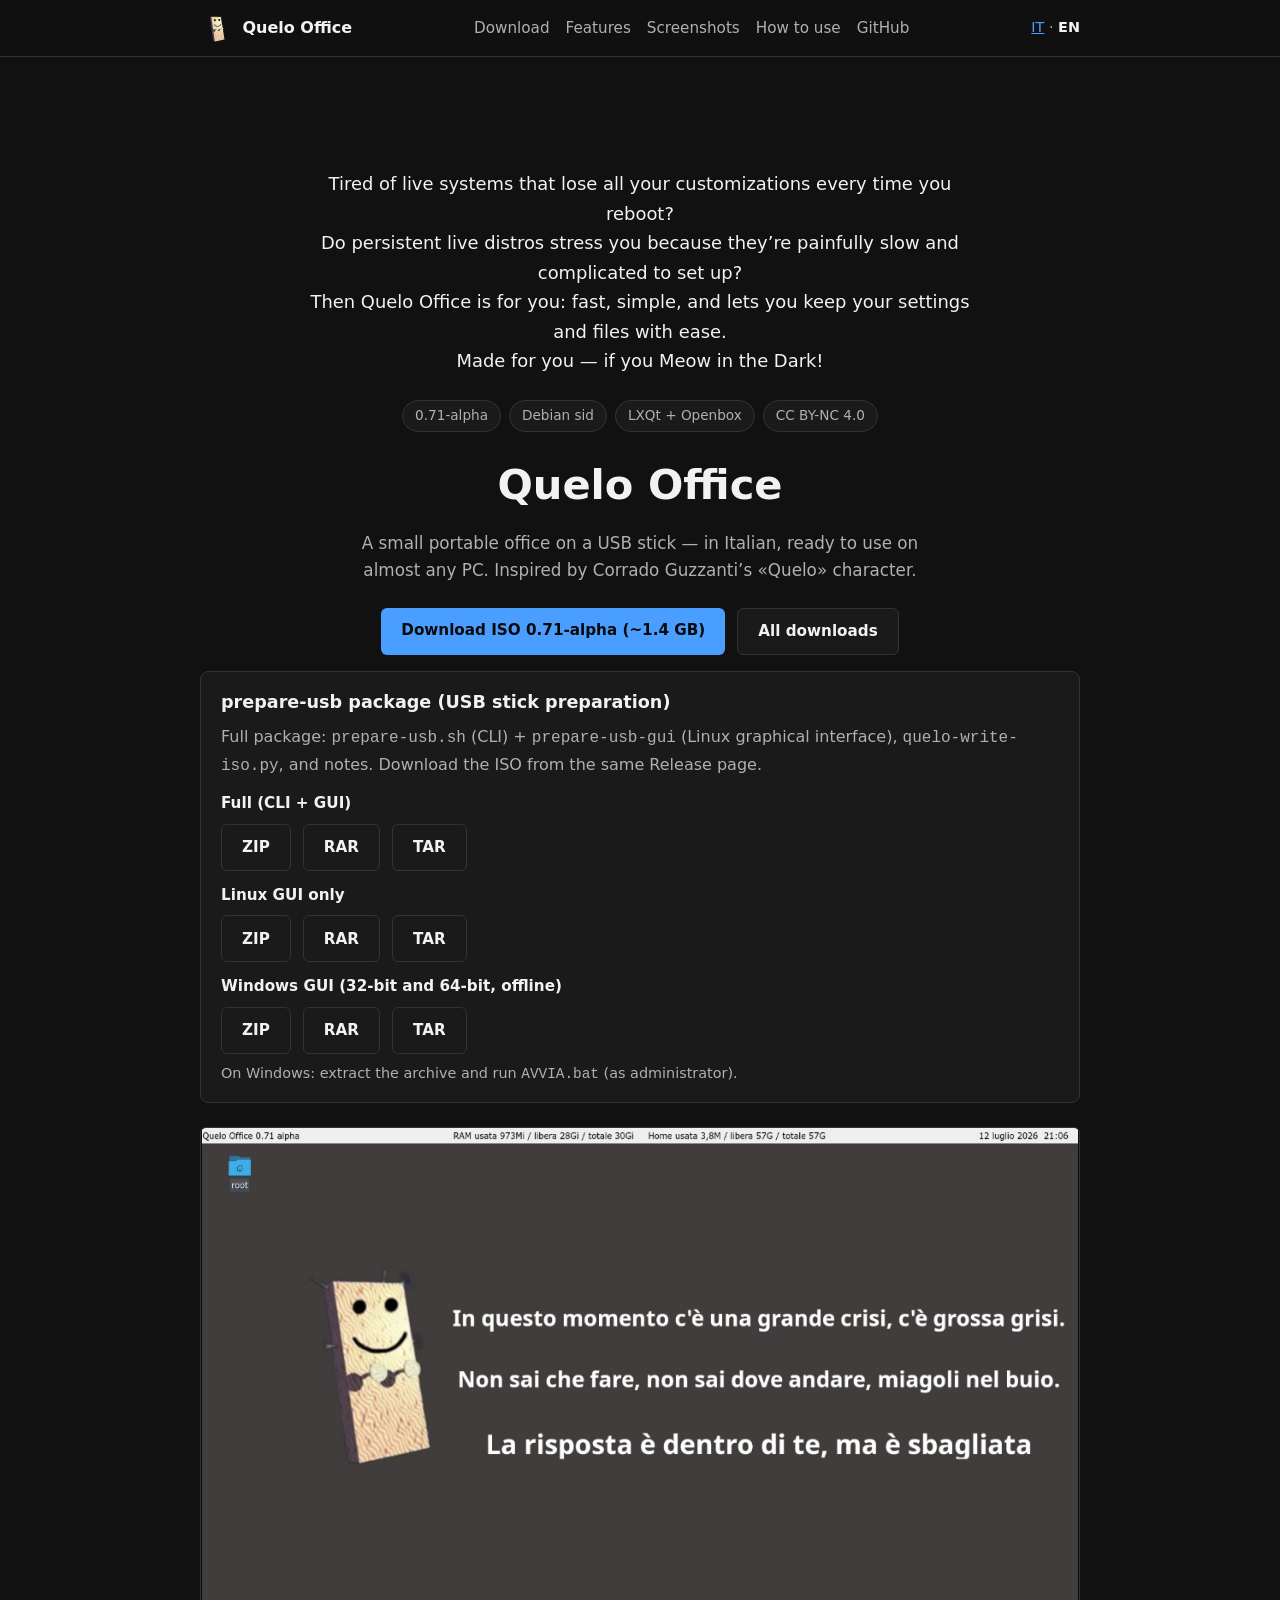
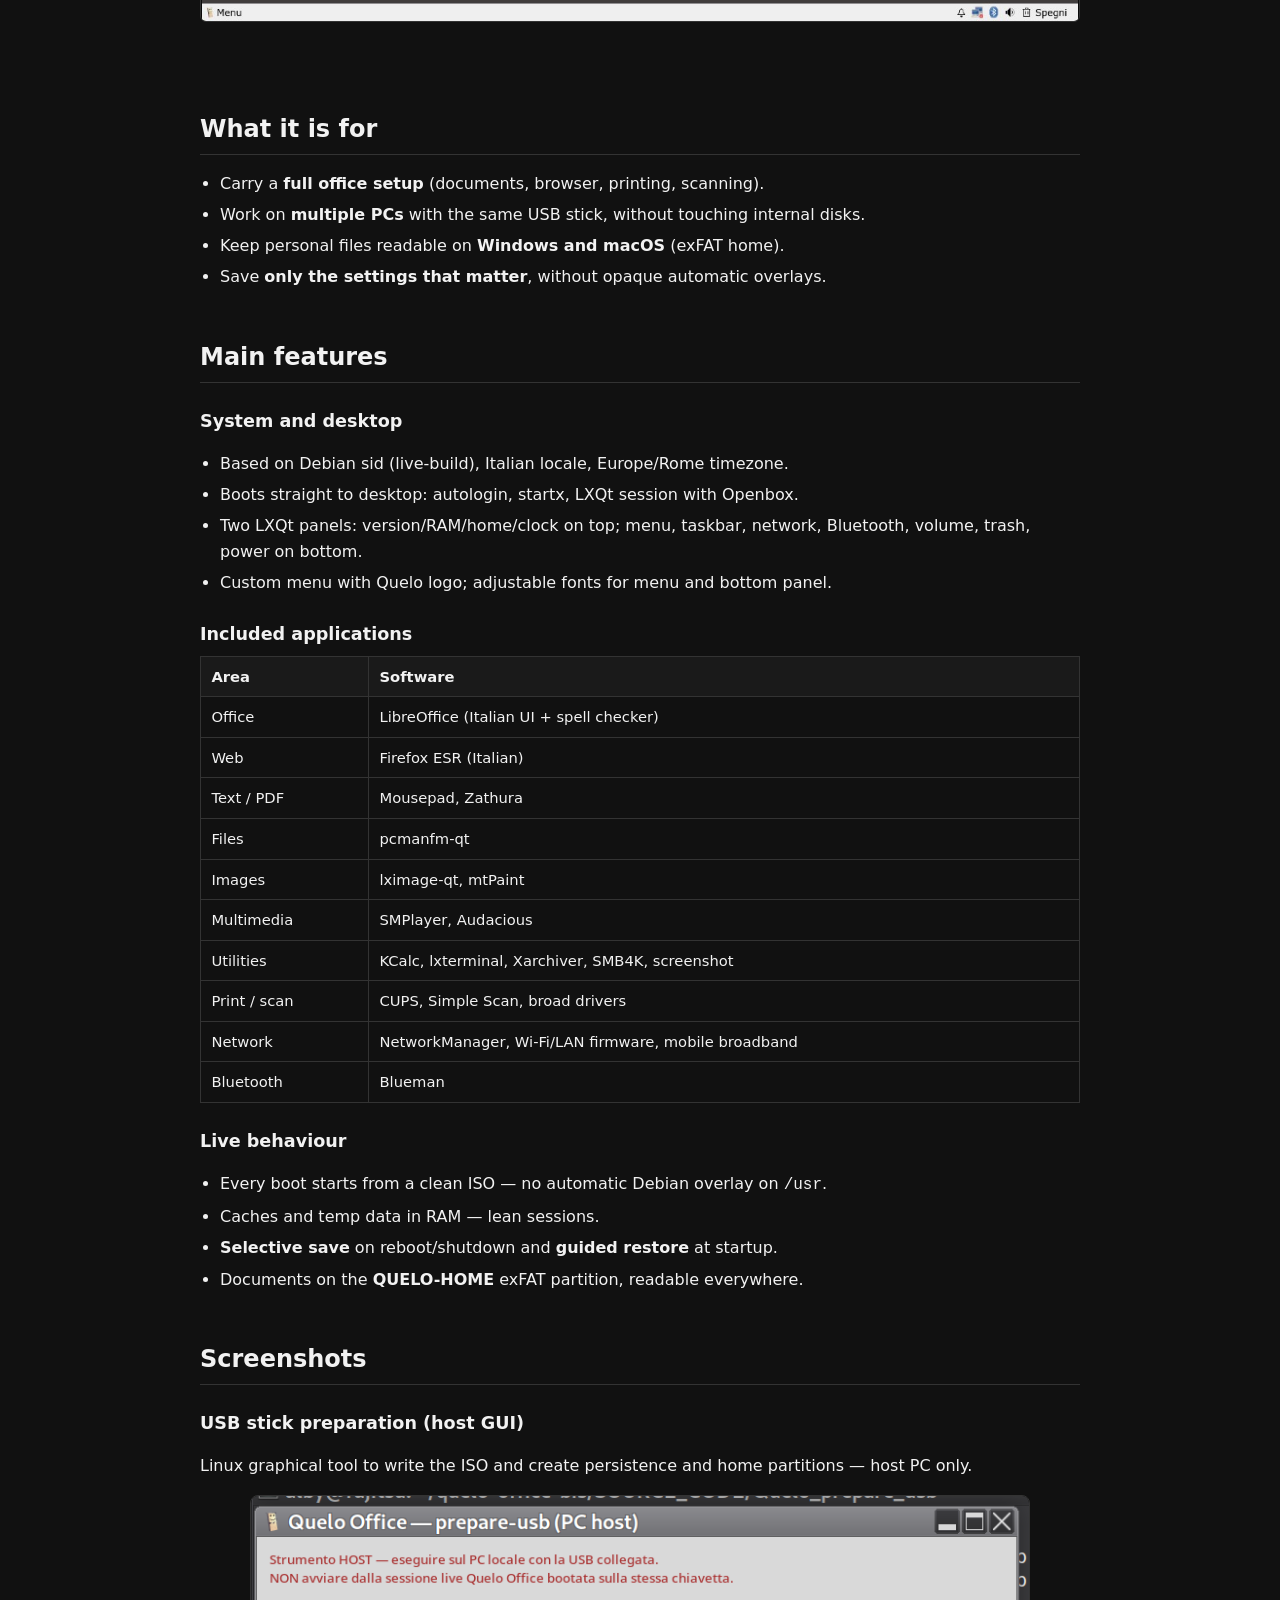
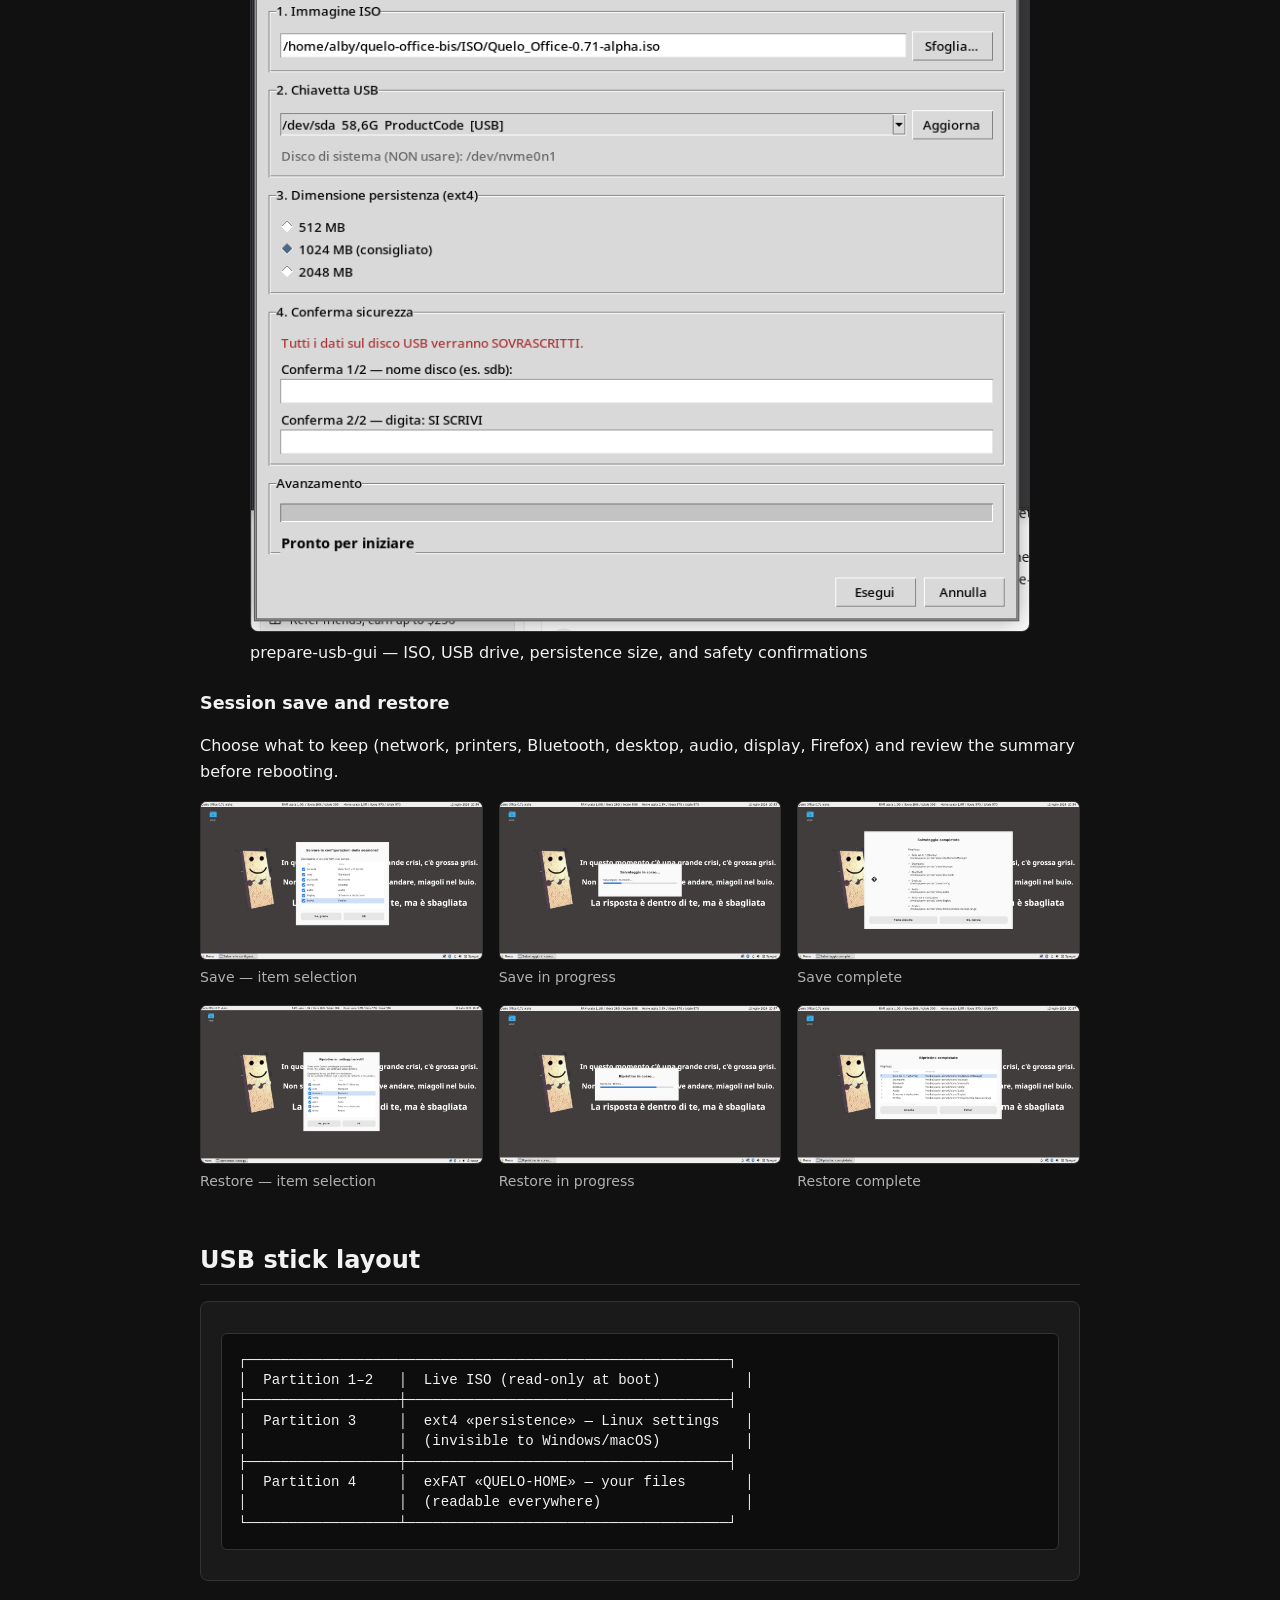
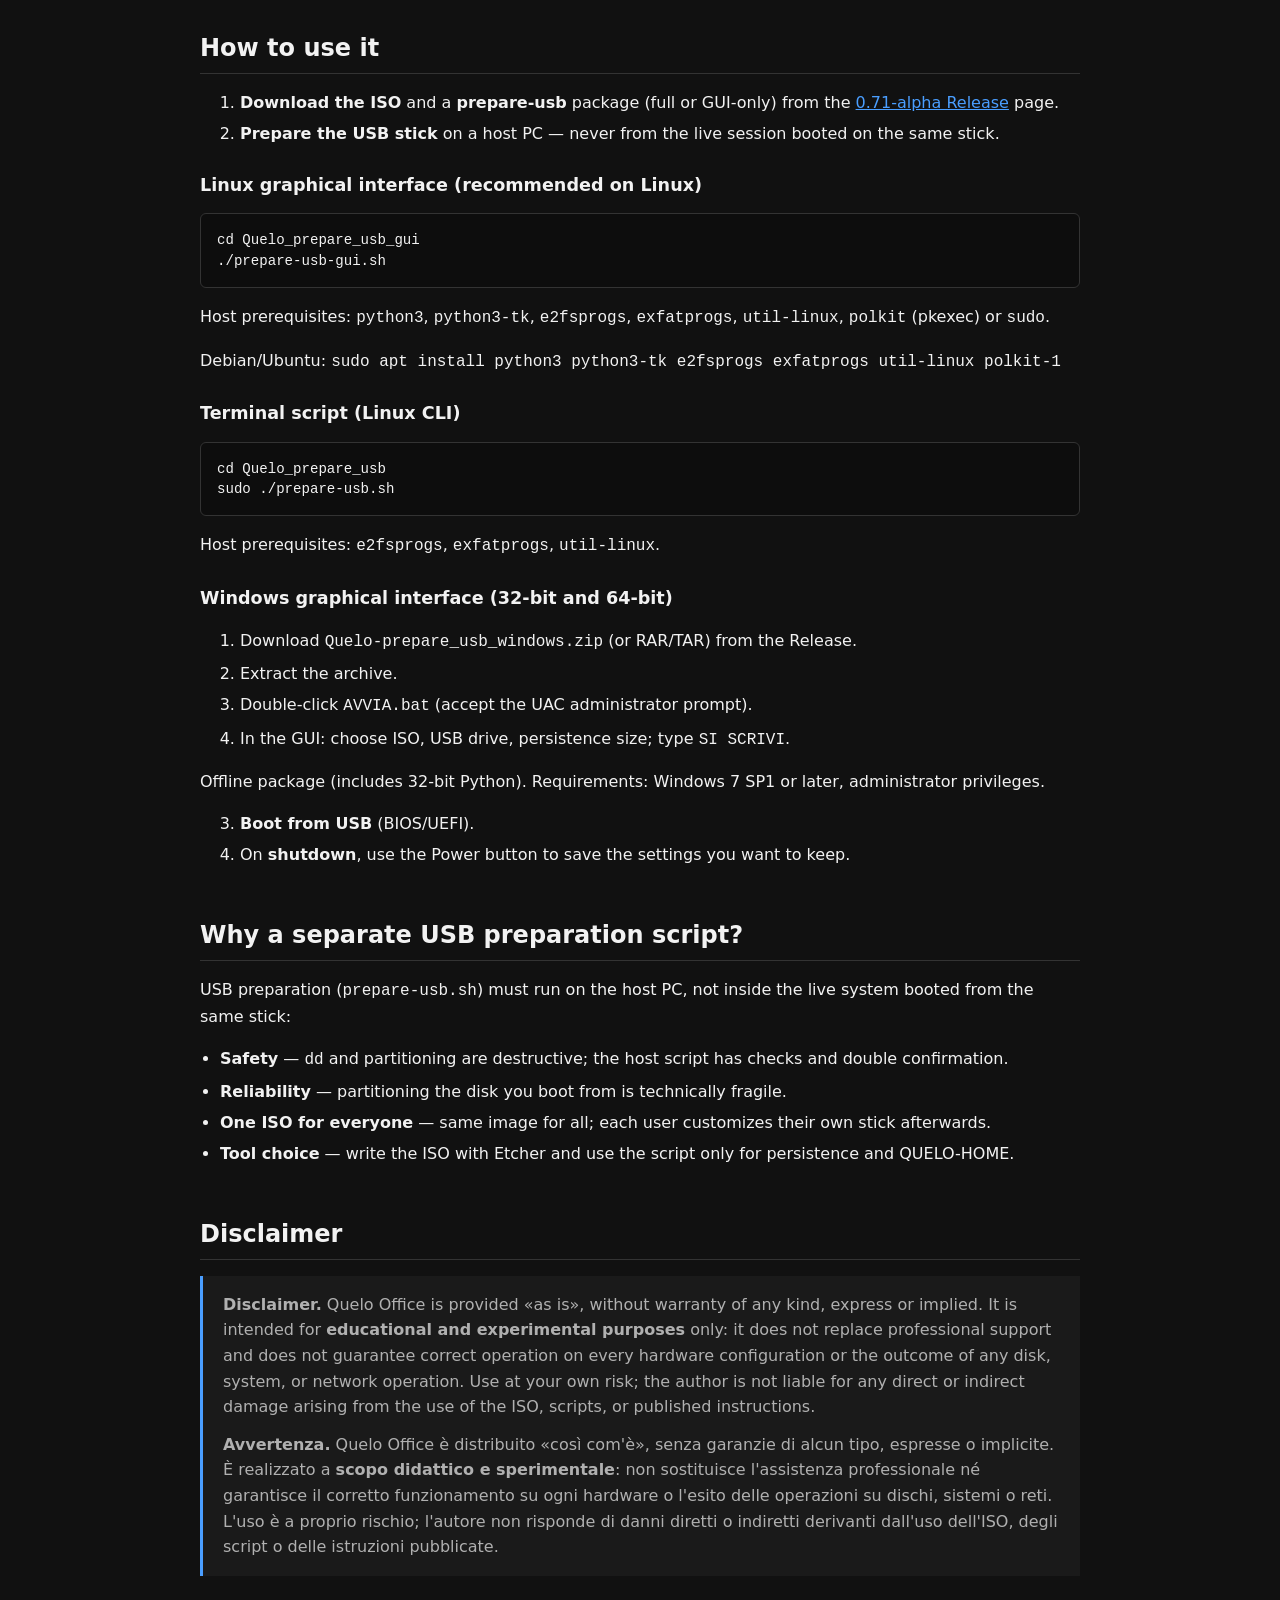
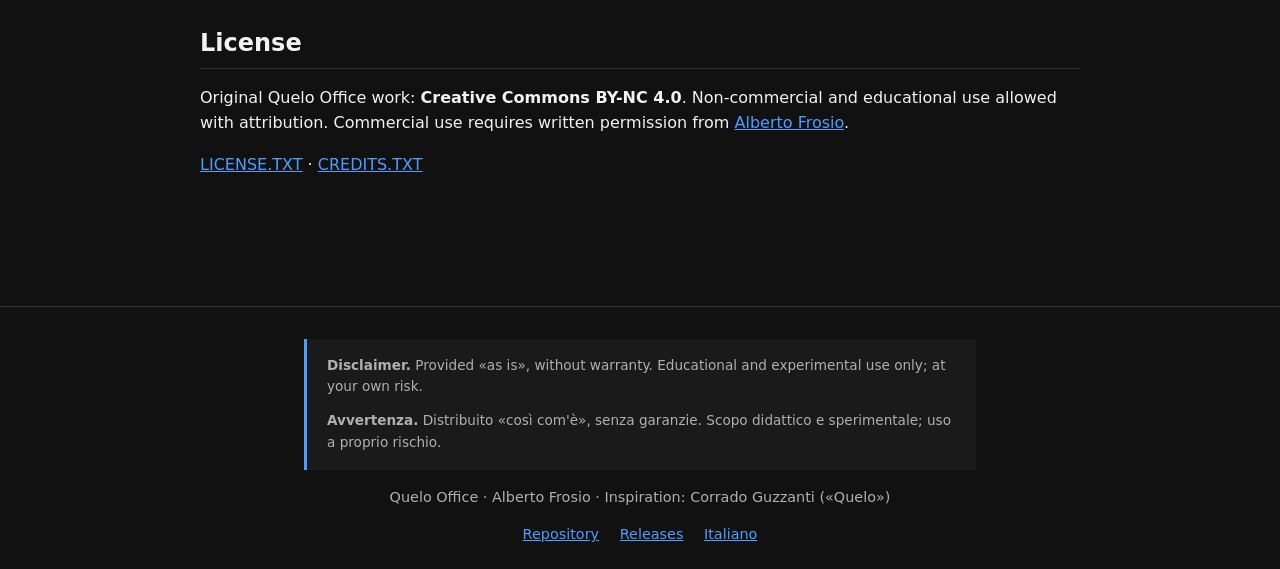
==== commit 3a16b9d1: "Aggiunge download GUI Windows alla pagina GitHub Pages. Co-authored-by: Cursor <cursoragent@cursor.c" ====
--- a/docs/en/index.html
+++ b/docs/en/index.html
@@ -84,8 +84,14 @@
           <a class="btn btn-secondary" href="https://github.com/alby-quelo/quelo-office/releases/download/0.71-alpha/Quelo_prepare_usb_gui-0.71-alpha.rar">RAR</a>
           <a class="btn btn-secondary" href="https://github.com/alby-quelo/quelo-office/releases/download/0.71-alpha/Quelo_prepare_usb_gui-0.71-alpha.tar">TAR</a>
         </div>
-        <p style="margin:0.75rem 0 0;font-size:0.9rem;color:var(--text-muted)">
-          <em>Windows version: still in preparation.</em>
+        <p style="margin:0.75rem 0 0.5rem;font-size:0.95rem"><strong>Windows GUI (32-bit and 64-bit, offline)</strong></p>
+        <div class="cta-row" style="justify-content:flex-start;margin-top:0">
+          <a class="btn btn-secondary" href="https://github.com/alby-quelo/quelo-office/releases/download/0.71-alpha/Quelo-prepare_usb_windows.zip">ZIP</a>
+          <a class="btn btn-secondary" href="https://github.com/alby-quelo/quelo-office/releases/download/0.71-alpha/Quelo-prepare_usb_windows.rar">RAR</a>
+          <a class="btn btn-secondary" href="https://github.com/alby-quelo/quelo-office/releases/download/0.71-alpha/Quelo-prepare_usb_windows.tar">TAR</a>
+        </div>
+        <p style="margin:0.5rem 0 0;font-size:0.9rem;color:var(--text-muted)">
+          On Windows: extract the archive and run <code>AVVIA.bat</code> (as administrator).
         </p>
       </div>
       <div class="hero-frame">
@@ -209,18 +215,25 @@
         <li><strong>Prepare the USB stick</strong> on a host PC — never from the live session booted on the same stick.</li>
       </ol>
 
-      <h3>Graphical interface (recommended)</h3>
+      <h3>Linux graphical interface (recommended on Linux)</h3>
       <pre><code>cd Quelo_prepare_usb_gui
 ./prepare-usb-gui.sh</code></pre>
       <p>Host prerequisites: <code>python3</code>, <code>python3-tk</code>, <code>e2fsprogs</code>, <code>exfatprogs</code>, <code>util-linux</code>, <code>polkit</code> (pkexec) or <code>sudo</code>.</p>
       <p>Debian/Ubuntu: <code>sudo apt install python3 python3-tk e2fsprogs exfatprogs util-linux polkit-1</code></p>
 
-      <h3>Terminal script (CLI)</h3>
+      <h3>Terminal script (Linux CLI)</h3>
       <pre><code>cd Quelo_prepare_usb
 sudo ./prepare-usb.sh</code></pre>
       <p>Host prerequisites: <code>e2fsprogs</code>, <code>exfatprogs</code>, <code>util-linux</code>.</p>
 
-      <p><em>Windows version: still in preparation.</em></p>
+      <h3>Windows graphical interface (32-bit and 64-bit)</h3>
+      <ol>
+        <li>Download <code>Quelo-prepare_usb_windows.zip</code> (or RAR/TAR) from the Release.</li>
+        <li>Extract the archive.</li>
+        <li>Double-click <code>AVVIA.bat</code> (accept the UAC administrator prompt).</li>
+        <li>In the GUI: choose ISO, USB drive, persistence size; type <code>SI SCRIVI</code>.</li>
+      </ol>
+      <p>Offline package (includes 32-bit Python). Requirements: Windows 7 SP1 or later, administrator privileges.</p>
       <ol start="3">
         <li><strong>Boot from USB</strong> (BIOS/UEFI).</li>
         <li>On <strong>shutdown</strong>, use the Power button to save the settings you want to keep.</li>
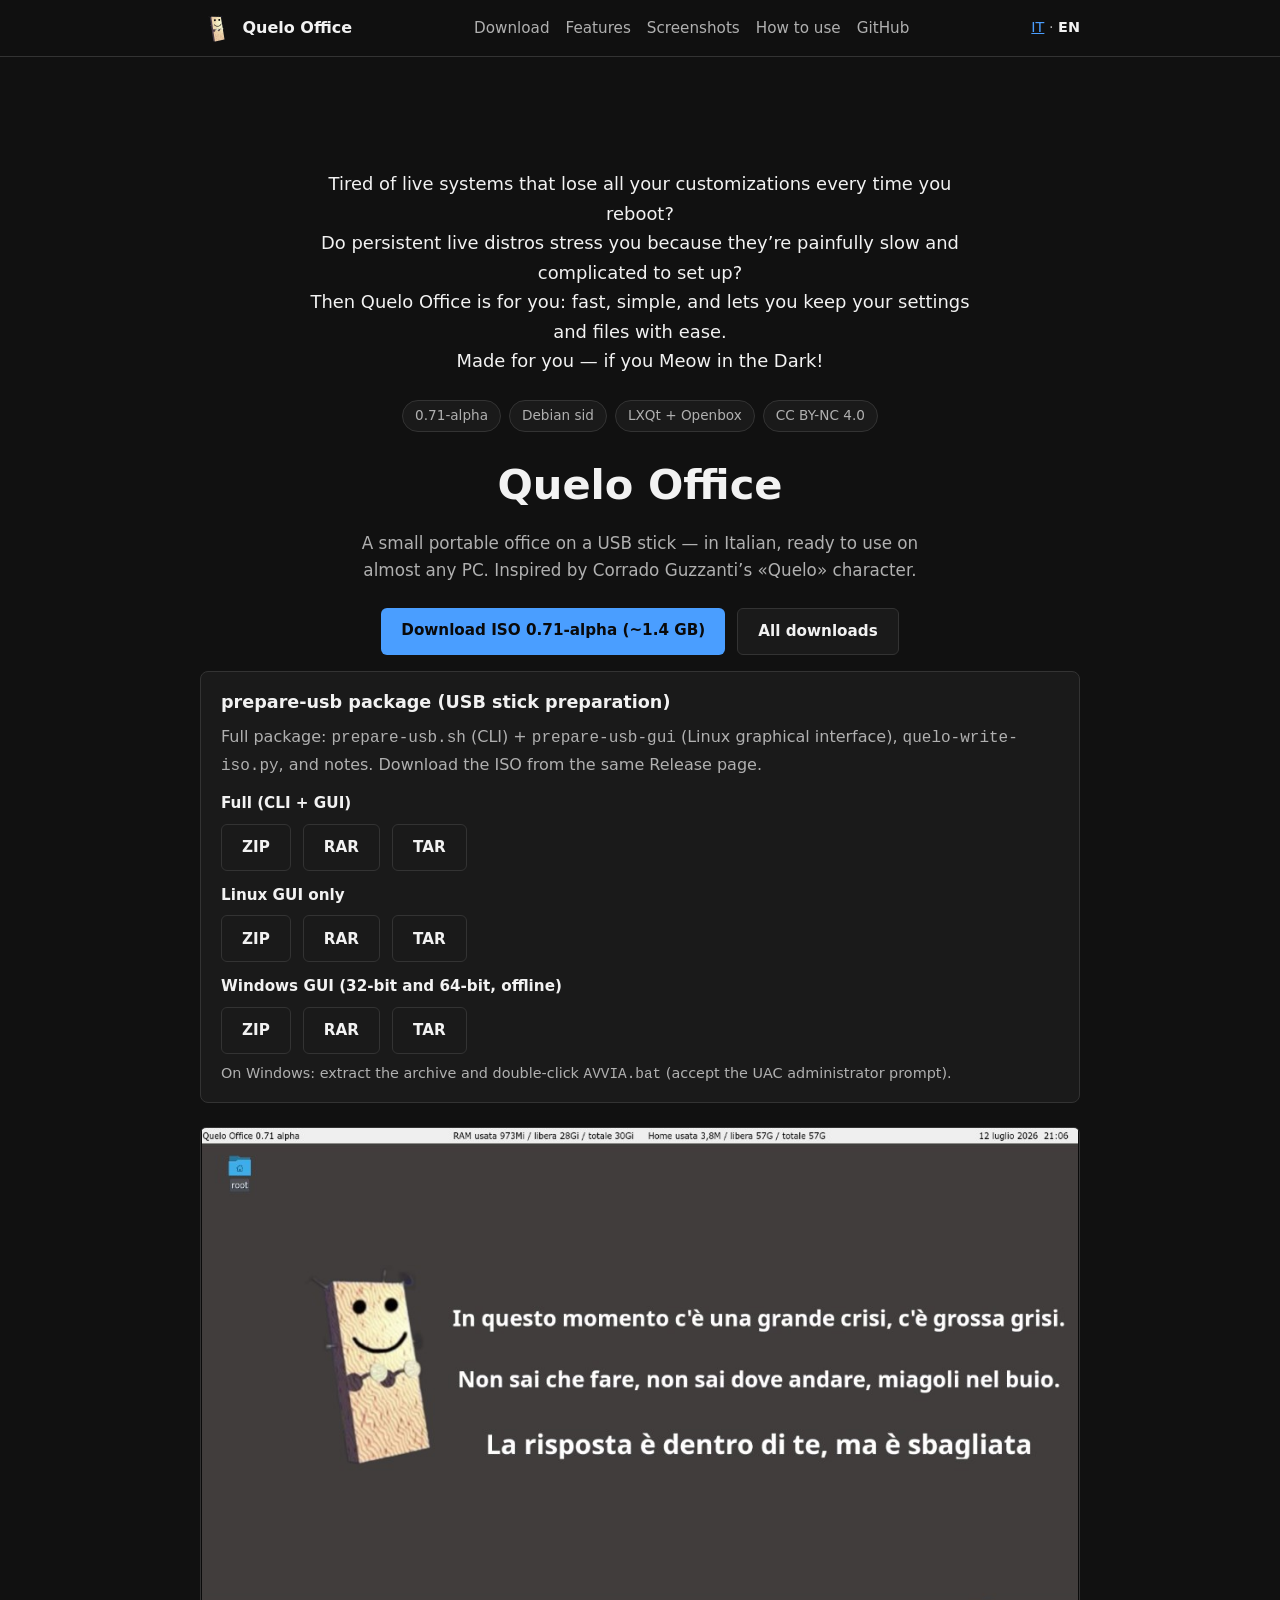
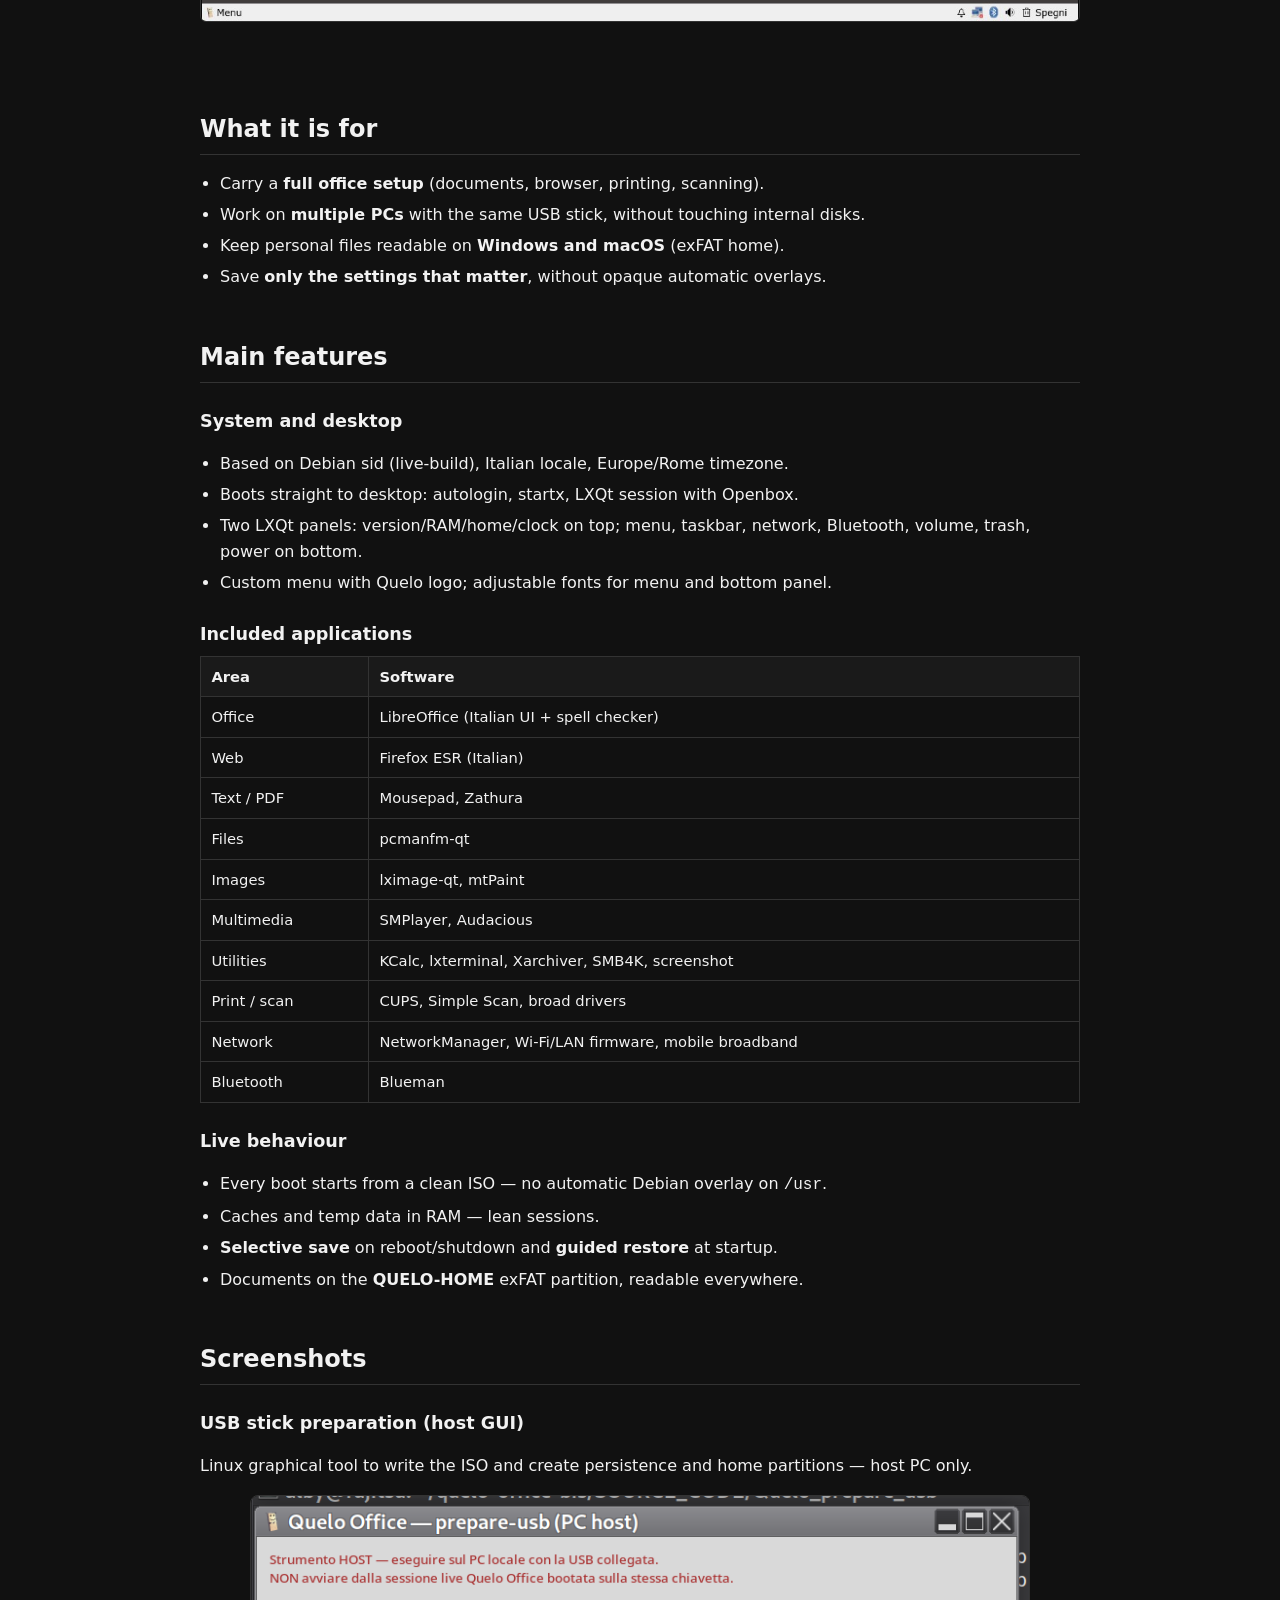
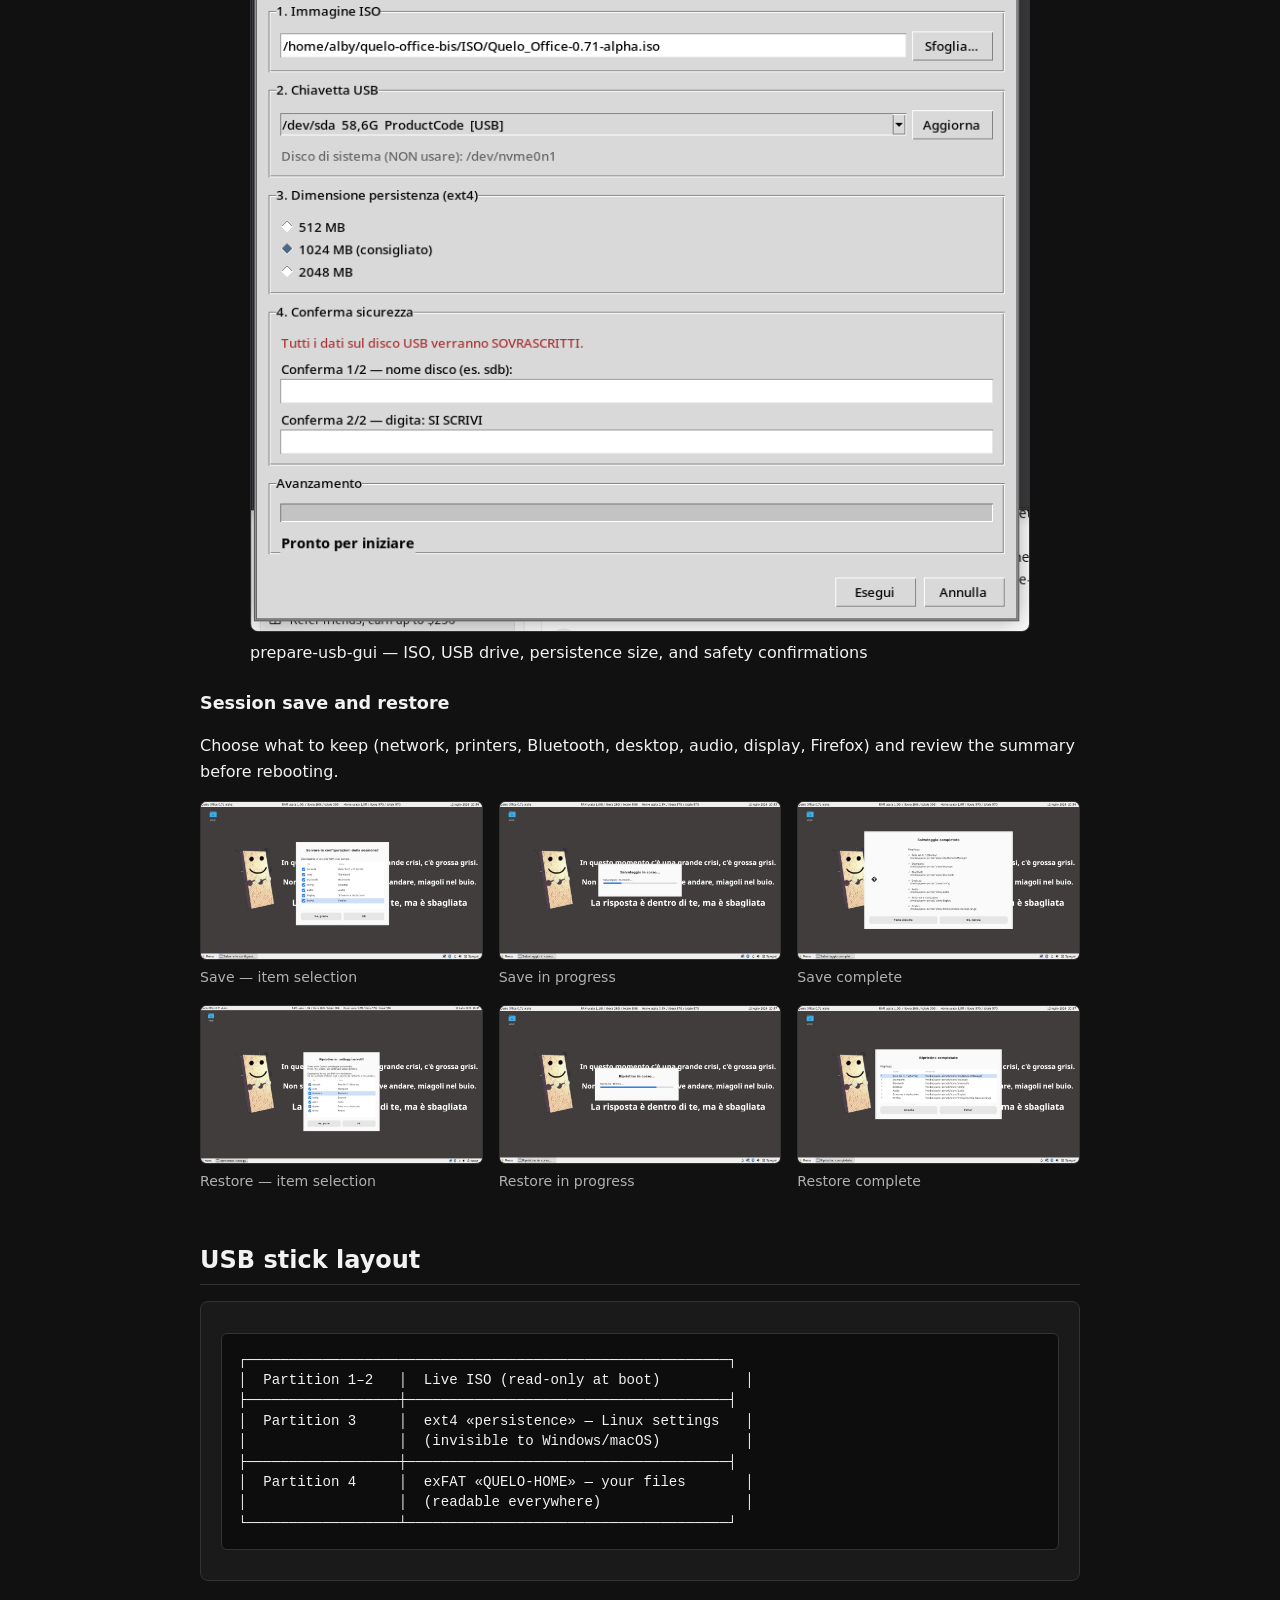
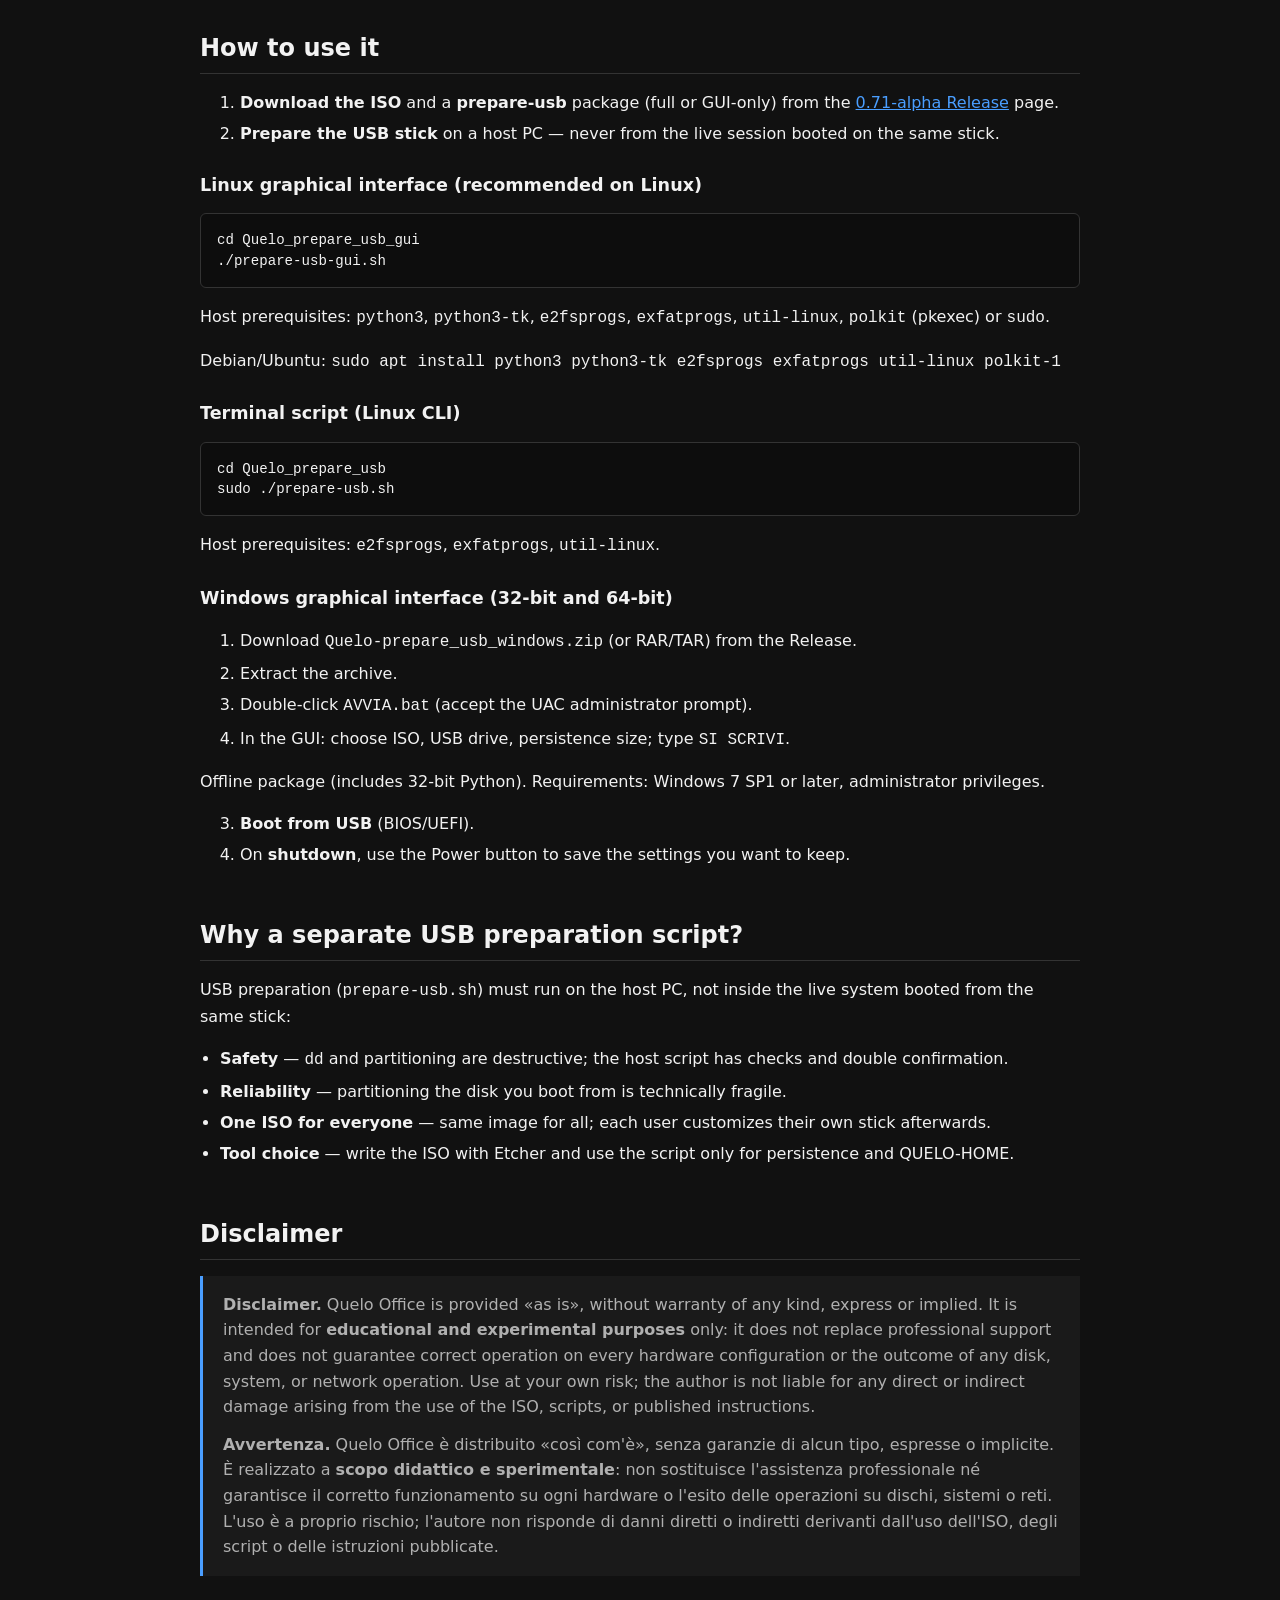
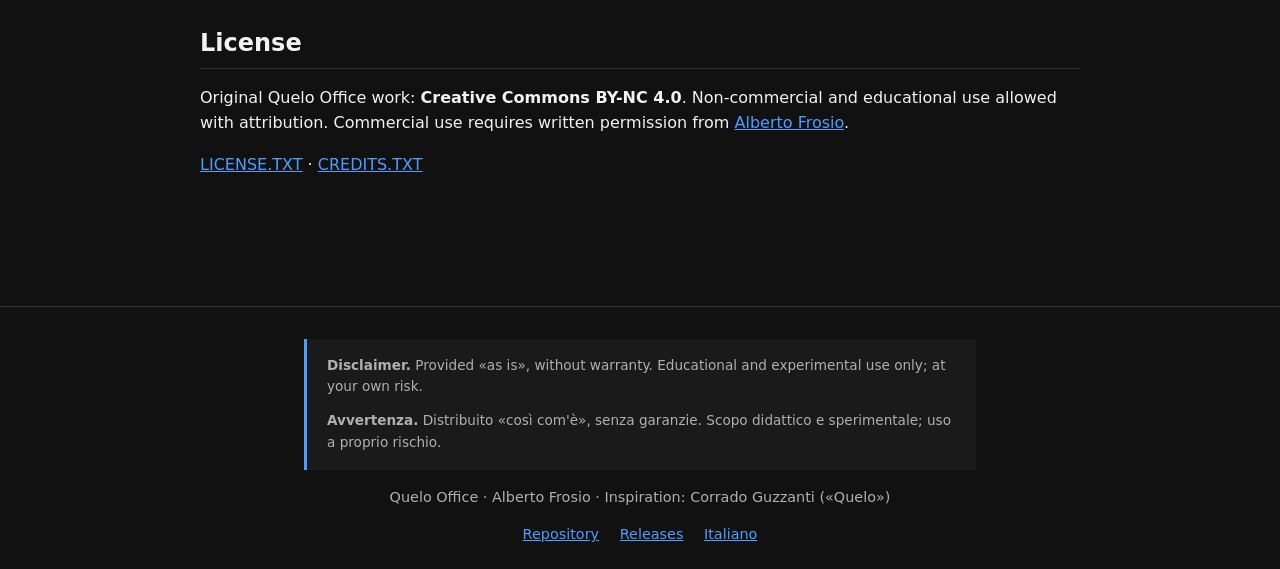
==== commit 02318130: "Corregge la frase ridondante su AVVIA.bat nella sezione prepare-usb. Co-authored-by: Cursor <cursora" ====
--- a/docs/en/index.html
+++ b/docs/en/index.html
@@ -17,7 +17,7 @@
   <meta name="twitter:title" content="Quelo Office — Italian live USB office">
   <meta name="twitter:description" content="Portable office on a USB stick: fast, simple, keep your settings and files with you.">
   <meta name="twitter:image" content="https://alby-quelo.github.io/quelo-office/screenshots/01-desktop.png">
-  <link rel="stylesheet" href="../style.css?v=5">
+  <link rel="stylesheet" href="../style.css?v=6">
   <link rel="icon" href="../logo.png" type="image/png">
 </head>
 <body>
@@ -91,7 +91,7 @@
           <a class="btn btn-secondary" href="https://github.com/alby-quelo/quelo-office/releases/download/0.71-alpha/Quelo-prepare_usb_windows.tar">TAR</a>
         </div>
         <p style="margin:0.5rem 0 0;font-size:0.9rem;color:var(--text-muted)">
-          On Windows: extract the archive and run <code>AVVIA.bat</code> (as administrator).
+          On Windows: extract the archive and double-click <code>AVVIA.bat</code> (accept the UAC administrator prompt).
         </p>
       </div>
       <div class="hero-frame">
@@ -286,5 +286,6 @@
       <a href="../">Italiano</a>
     </p>
   </footer>
+  <script src="../lightbox.js?v=1" defer></script>
 </body>
 </html>
--- a/docs/style.css
+++ b/docs/style.css
@@ -284,6 +284,129 @@
   display: block;
 }
 
+.shots img.shots-zoomable {
+  cursor: zoom-in;
+  transition: opacity 0.15s ease, outline-color 0.15s ease;
+}
+
+.shots img.shots-zoomable:hover,
+.shots img.shots-zoomable:focus-visible {
+  opacity: 0.92;
+  outline: 2px solid var(--accent);
+  outline-offset: 2px;
+}
+
+html.lightbox-open {
+  overflow: hidden;
+}
+
+.lightbox {
+  display: none;
+  position: fixed;
+  inset: 0;
+  z-index: 1000;
+  background: rgba(0, 0, 0, 0.88);
+  align-items: center;
+  justify-content: center;
+  padding: 3rem 4rem 2.5rem;
+}
+
+.lightbox.is-open {
+  display: flex;
+}
+
+.lightbox-figure {
+  margin: 0;
+  max-width: min(1100px, 100%);
+  max-height: 100%;
+  text-align: center;
+}
+
+.lightbox-img {
+  max-width: 100%;
+  max-height: calc(100vh - 7rem);
+  width: auto;
+  height: auto;
+  border-radius: 6px;
+  border: 1px solid var(--border);
+  box-shadow: 0 8px 32px rgba(0, 0, 0, 0.5);
+}
+
+.lightbox-cap {
+  margin-top: 0.75rem;
+  color: var(--text);
+  font-size: 0.95rem;
+}
+
+.lightbox-counter {
+  margin: 0.25rem 0 0;
+  color: var(--text-muted);
+  font-size: 0.85rem;
+}
+
+.lightbox-close,
+.lightbox-nav {
+  position: absolute;
+  background: rgba(26, 26, 26, 0.9);
+  color: var(--text);
+  border: 1px solid var(--border);
+  cursor: pointer;
+  border-radius: 6px;
+  line-height: 1;
+  z-index: 1001;
+}
+
+.lightbox-close:hover,
+.lightbox-nav:hover {
+  border-color: var(--accent);
+  color: var(--accent-hover);
+}
+
+.lightbox-close {
+  top: 0.75rem;
+  right: 0.75rem;
+  width: 2.5rem;
+  height: 2.5rem;
+  font-size: 1.6rem;
+}
+
+.lightbox-nav {
+  top: 50%;
+  transform: translateY(-50%);
+  width: 2.75rem;
+  height: 2.75rem;
+  font-size: 1.35rem;
+  padding: 0;
+}
+
+.lightbox-prev {
+  left: 0.75rem;
+}
+
+.lightbox-next {
+  right: 0.75rem;
+}
+
+@media (max-width: 600px) {
+  .lightbox {
+    padding: 3.5rem 0.75rem 1.5rem;
+  }
+
+  .lightbox-nav {
+    width: 2.25rem;
+    height: 2.25rem;
+    font-size: 1.1rem;
+  }
+
+  .lightbox-prev {
+    left: 0.35rem;
+  }
+
+  .lightbox-next {
+    right: 0.35rem;
+  }
+}
+
 .shots figcaption {
   font-size: 0.88rem;
   color: var(--text-muted);
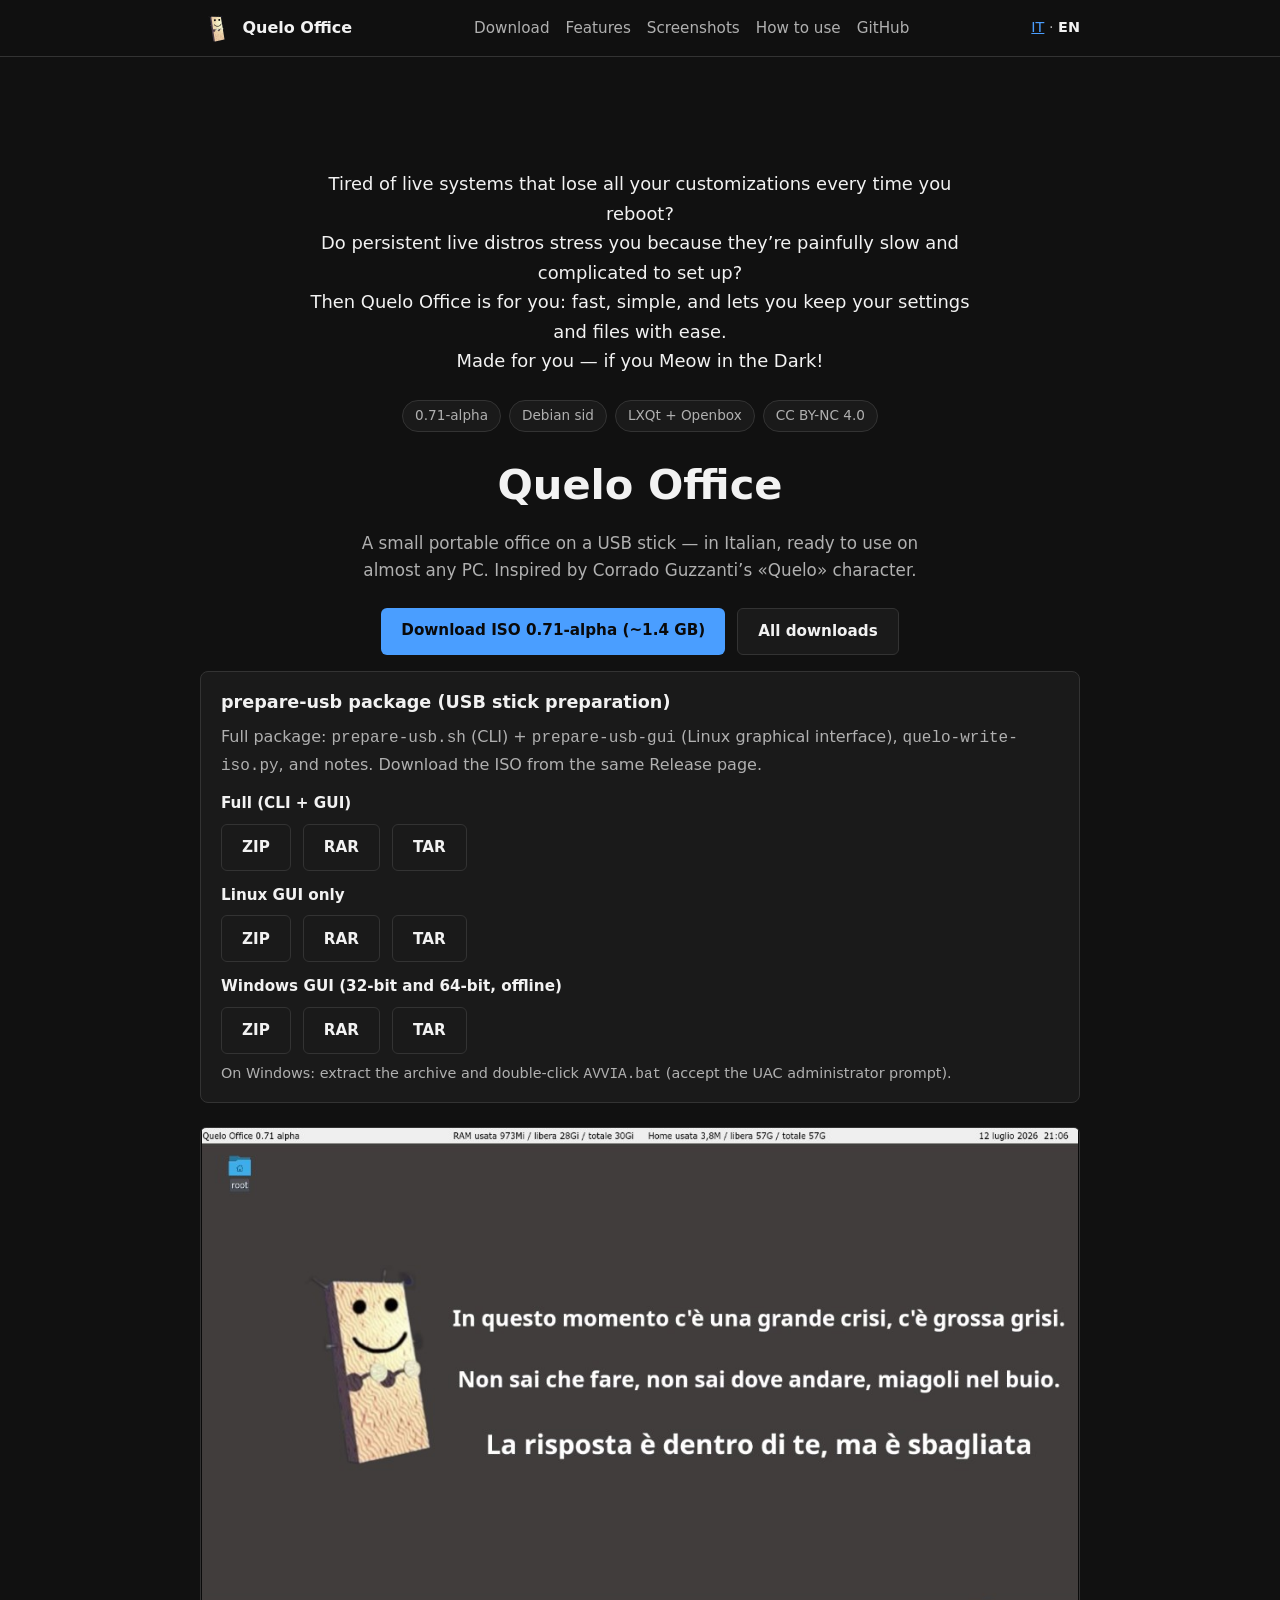
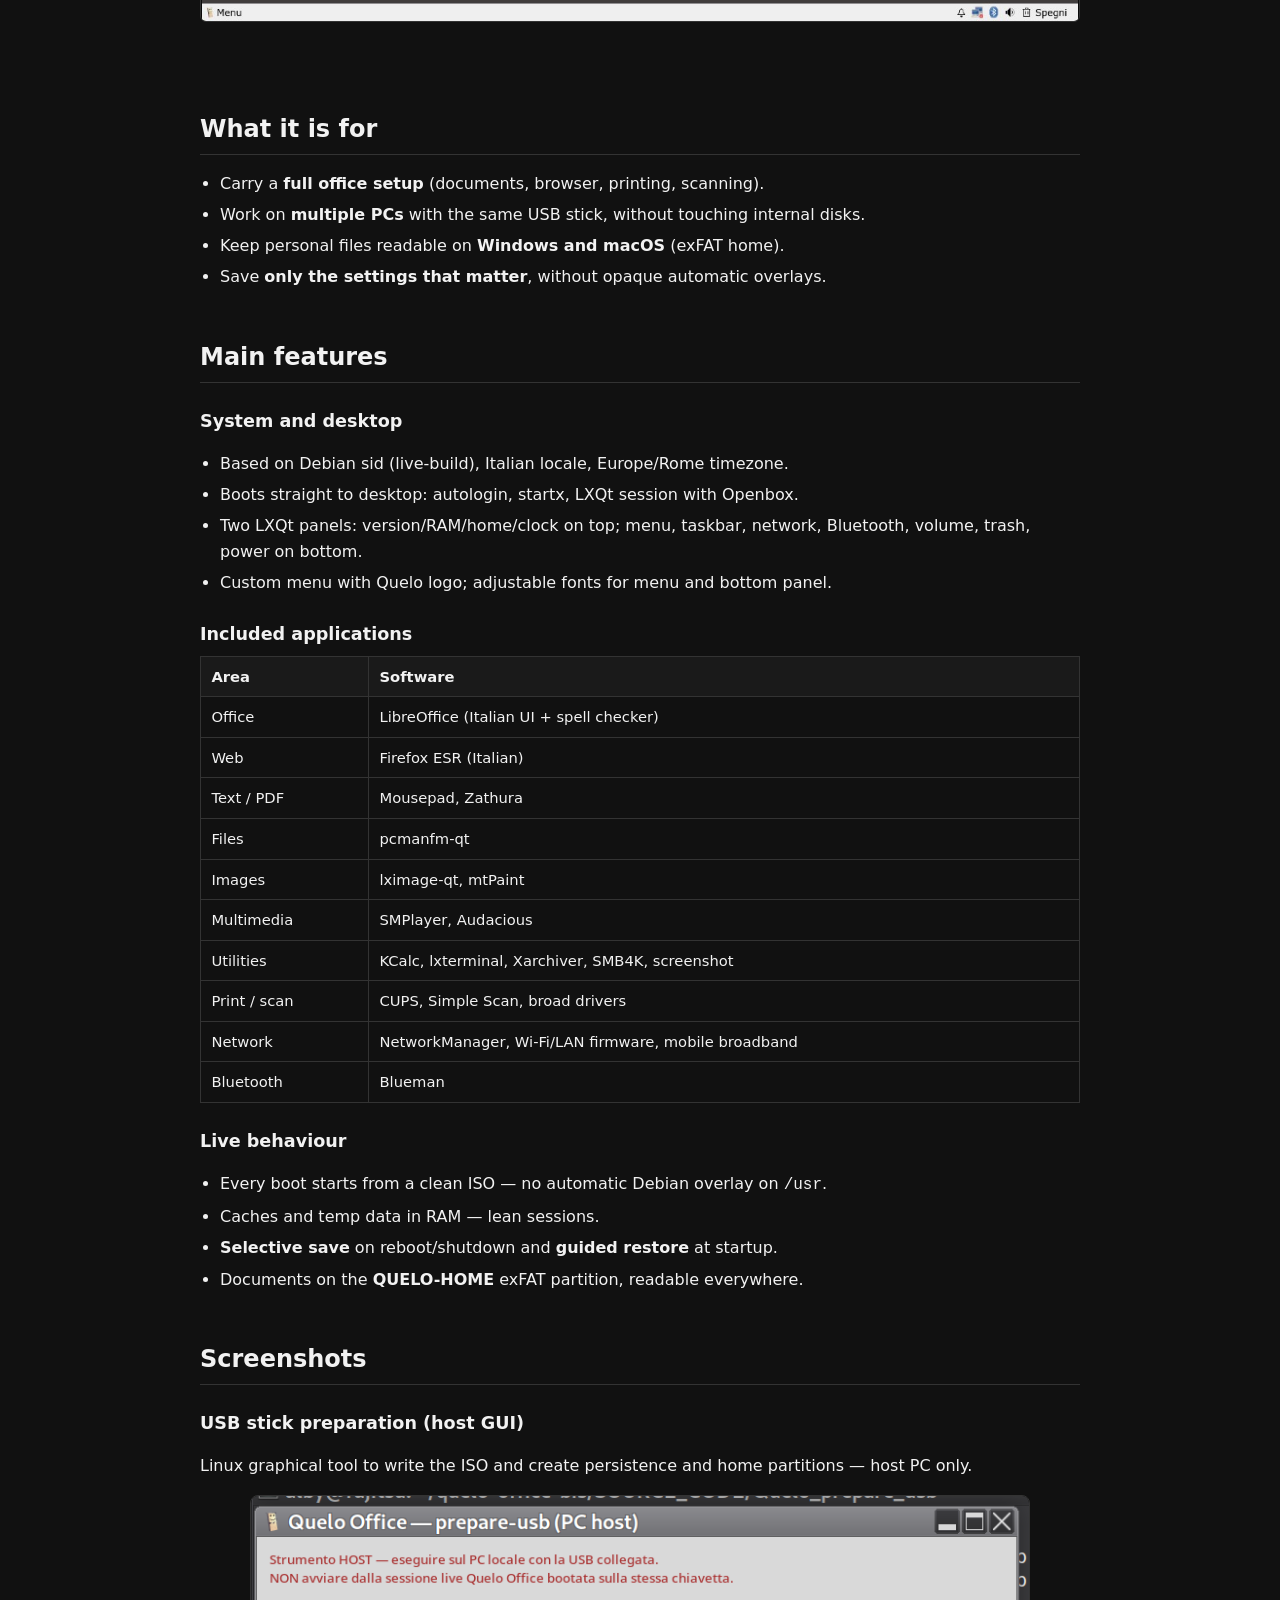
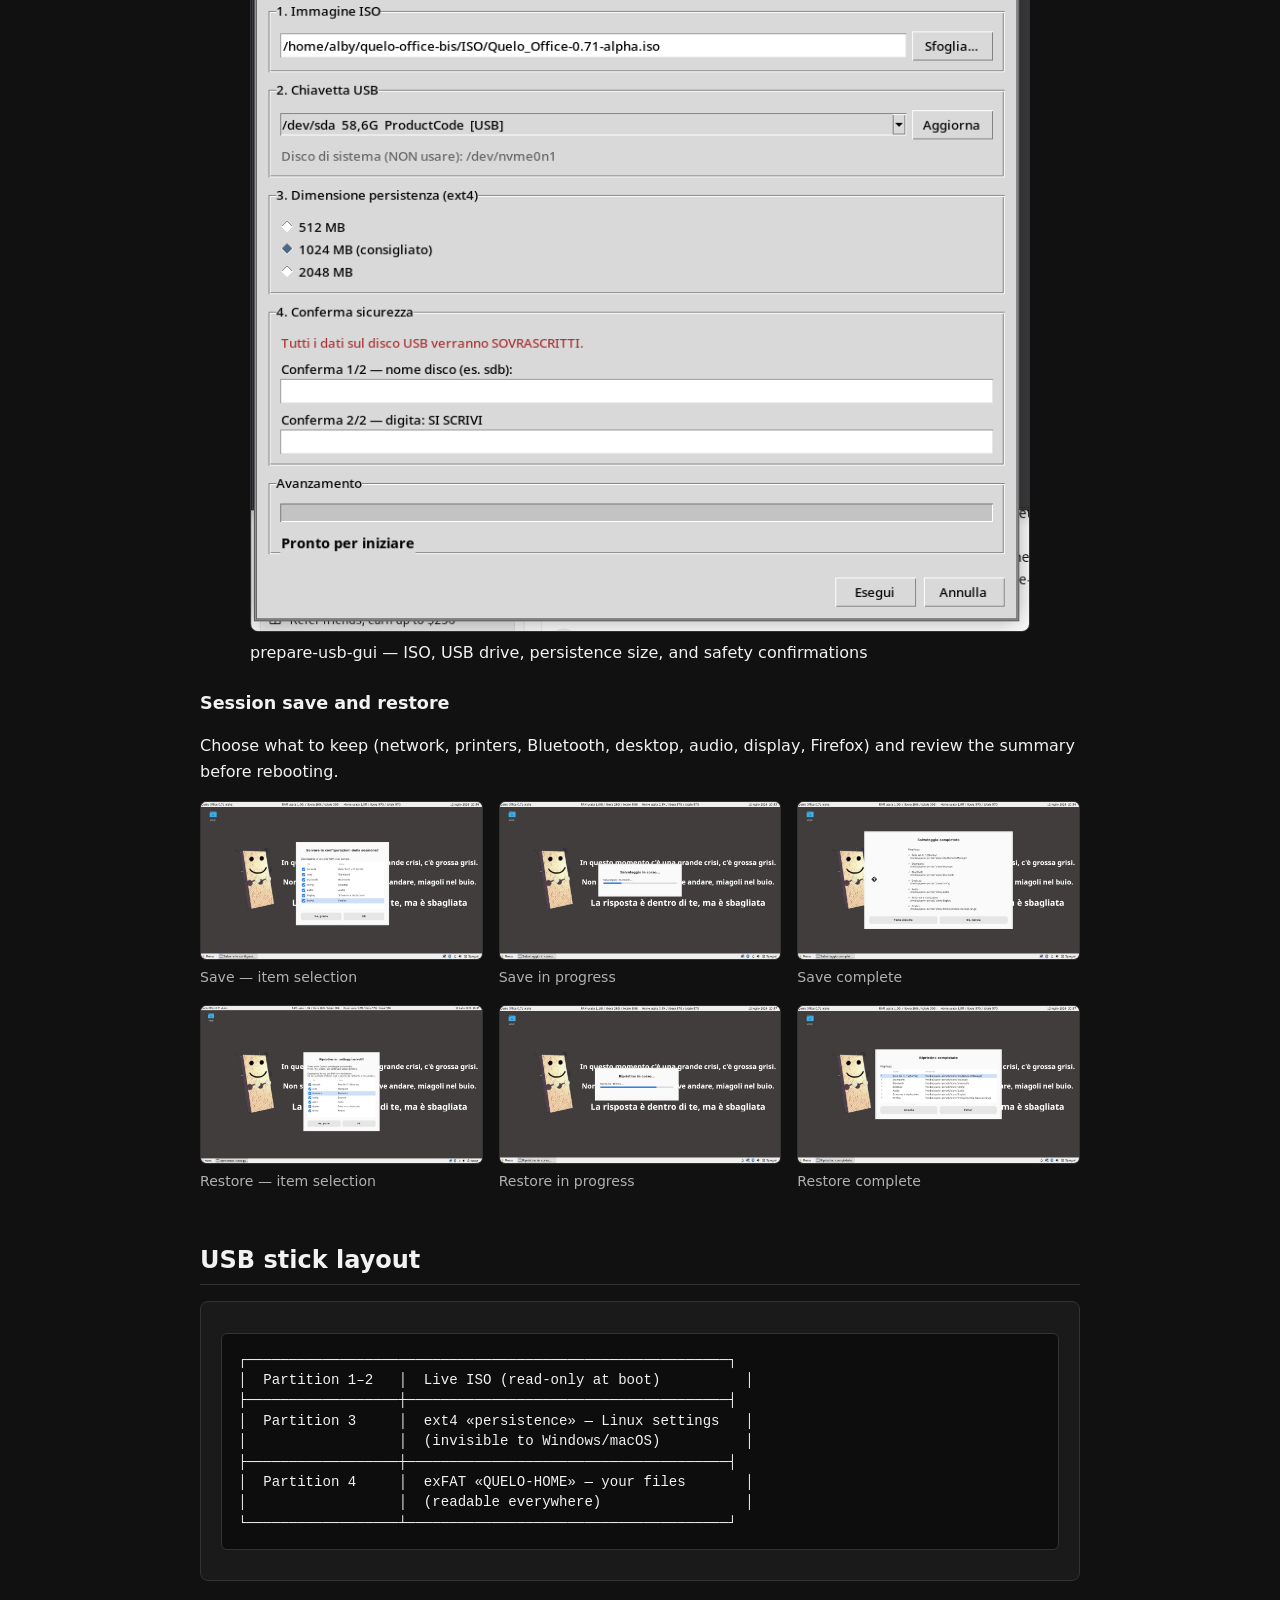
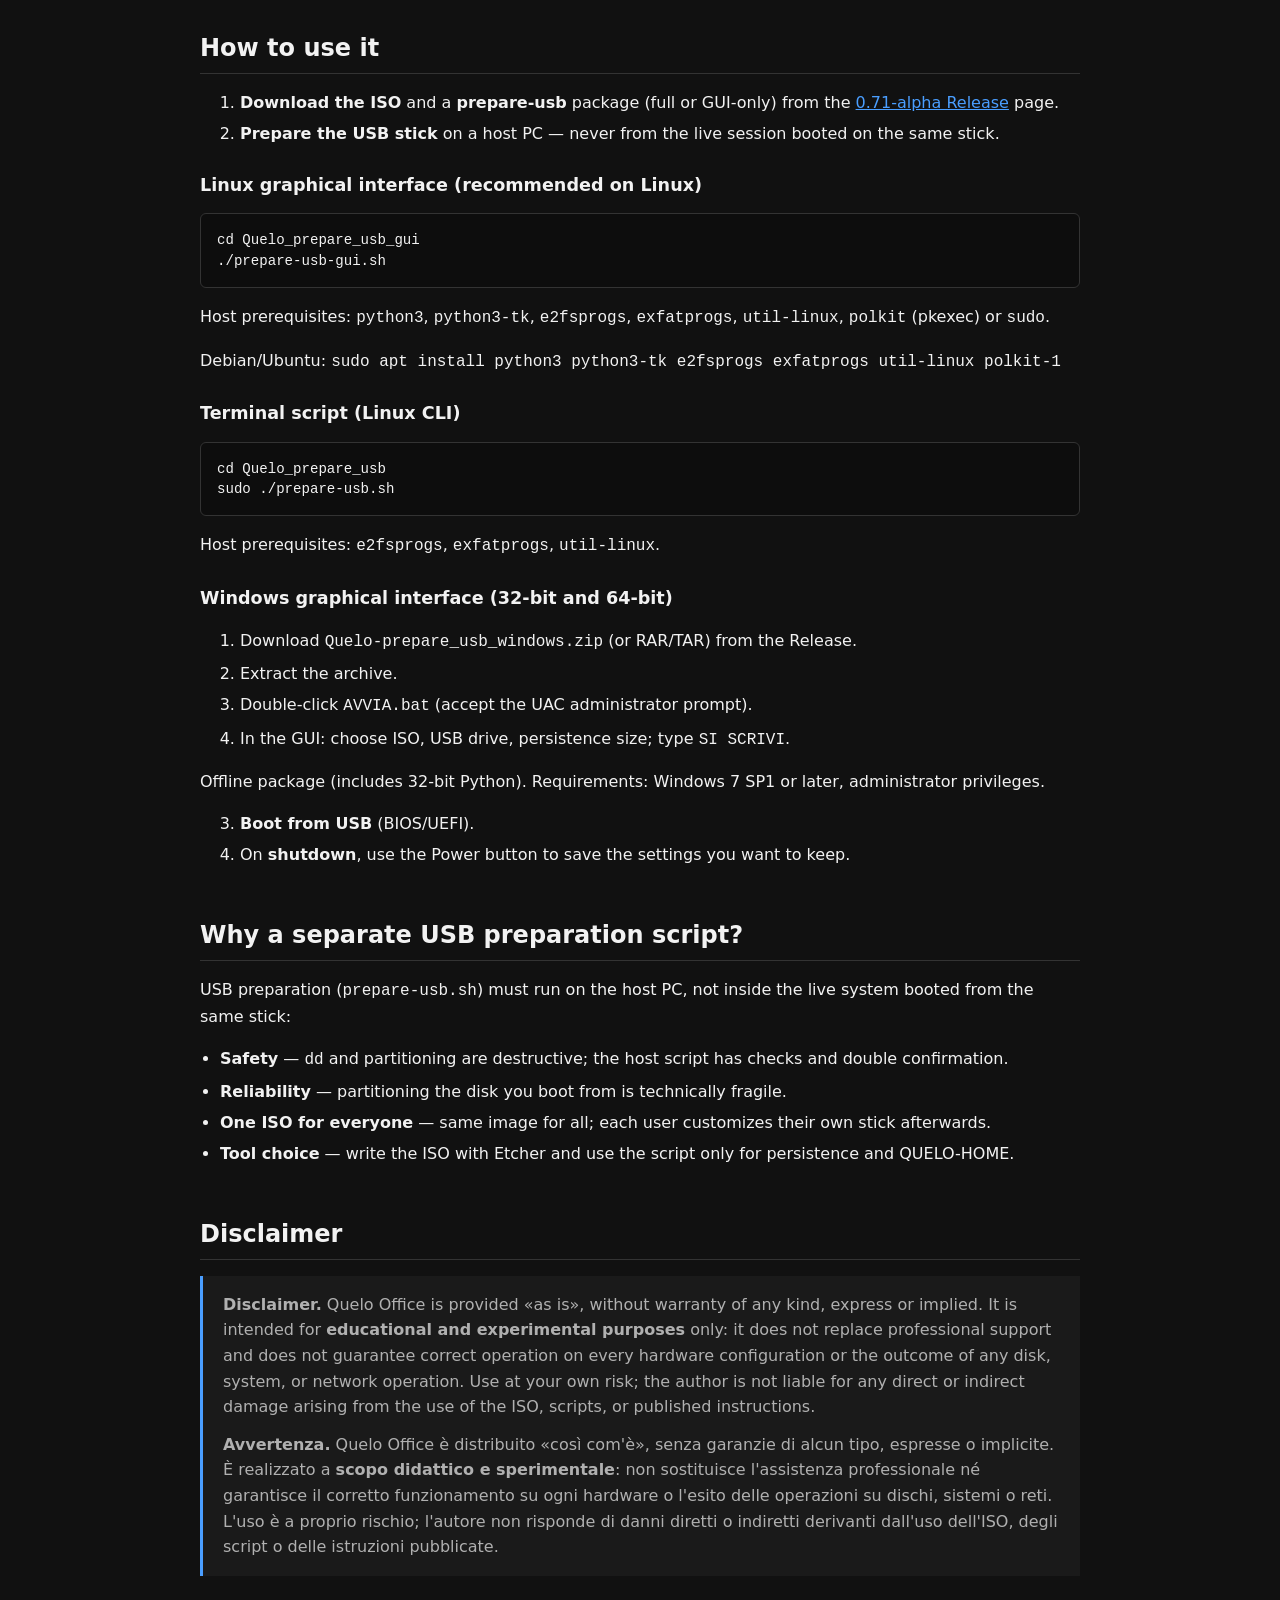
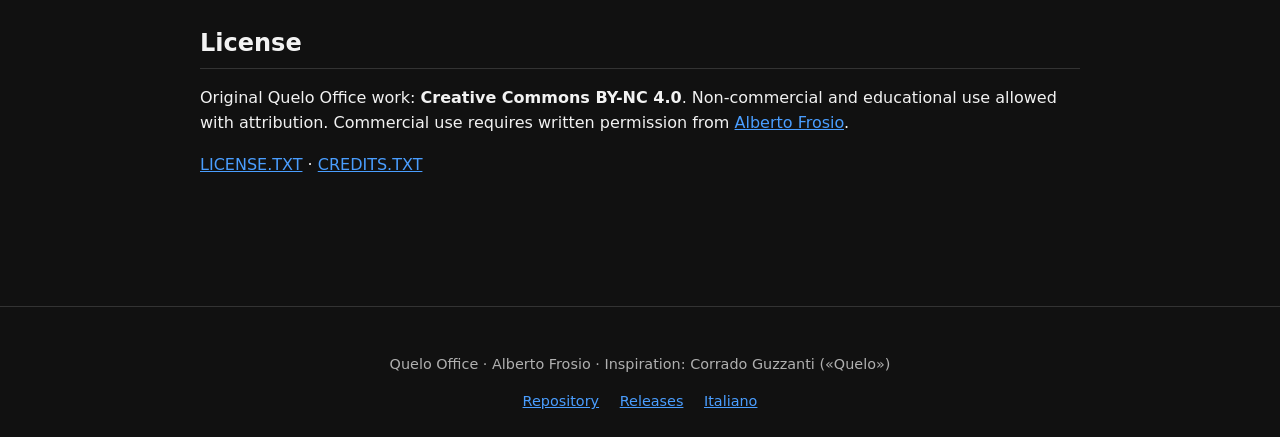
==== commit eae5a46c: "Rimuove l’avvertenza duplicata dal piè di pagina del sito. Co-authored-by: Cursor <cursoragent@curso" ====
--- a/docs/en/index.html
+++ b/docs/en/index.html
@@ -275,10 +275,6 @@
   </main>
 
   <footer>
-    <blockquote class="disclaimer compact">
-      <p><strong>Disclaimer.</strong> Provided «as is», without warranty. Educational and experimental use only; at your own risk.</p>
-      <p><strong>Avvertenza.</strong> Distribuito «così com'è», senza garanzie. Scopo didattico e sperimentale; uso a proprio rischio.</p>
-    </blockquote>
     <p>Quelo Office · Alberto Frosio · Inspiration: Corrado Guzzanti («Quelo»)</p>
     <p>
       <a href="https://github.com/alby-quelo/quelo-office">Repository</a>
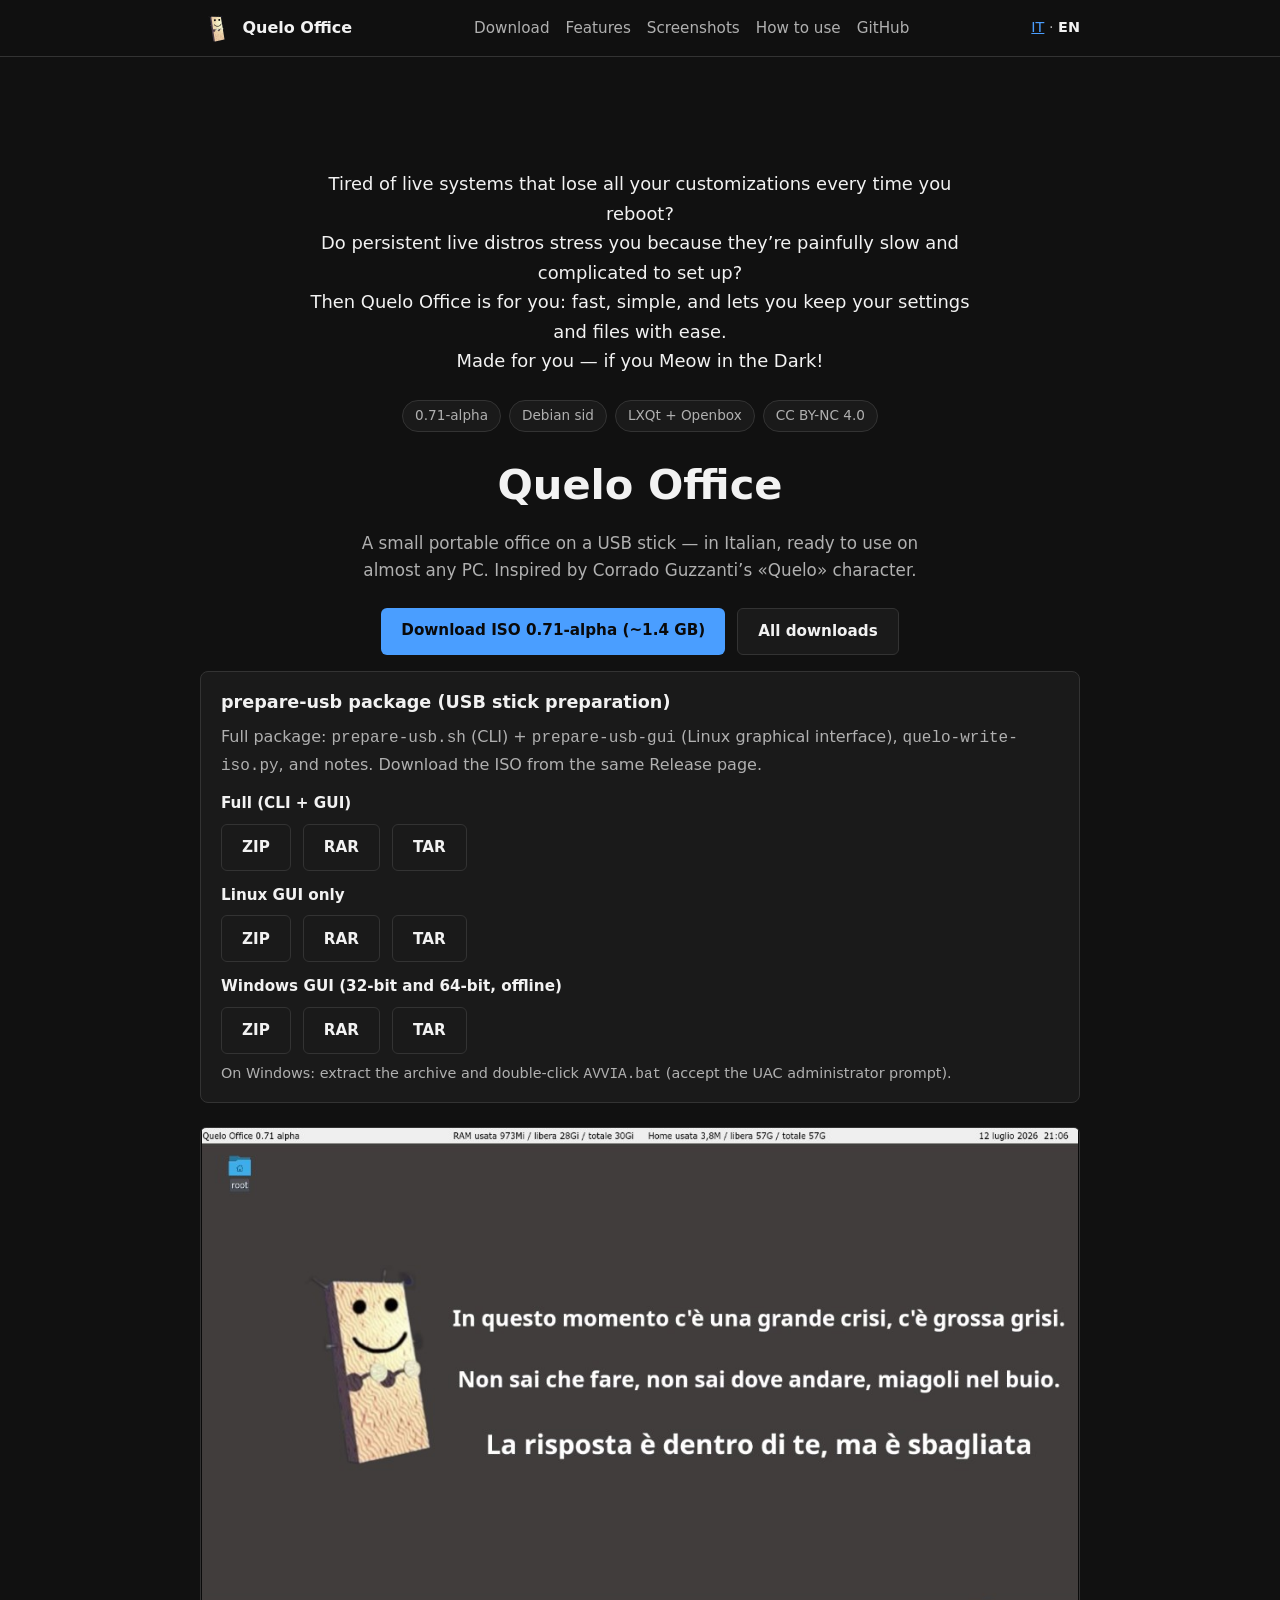
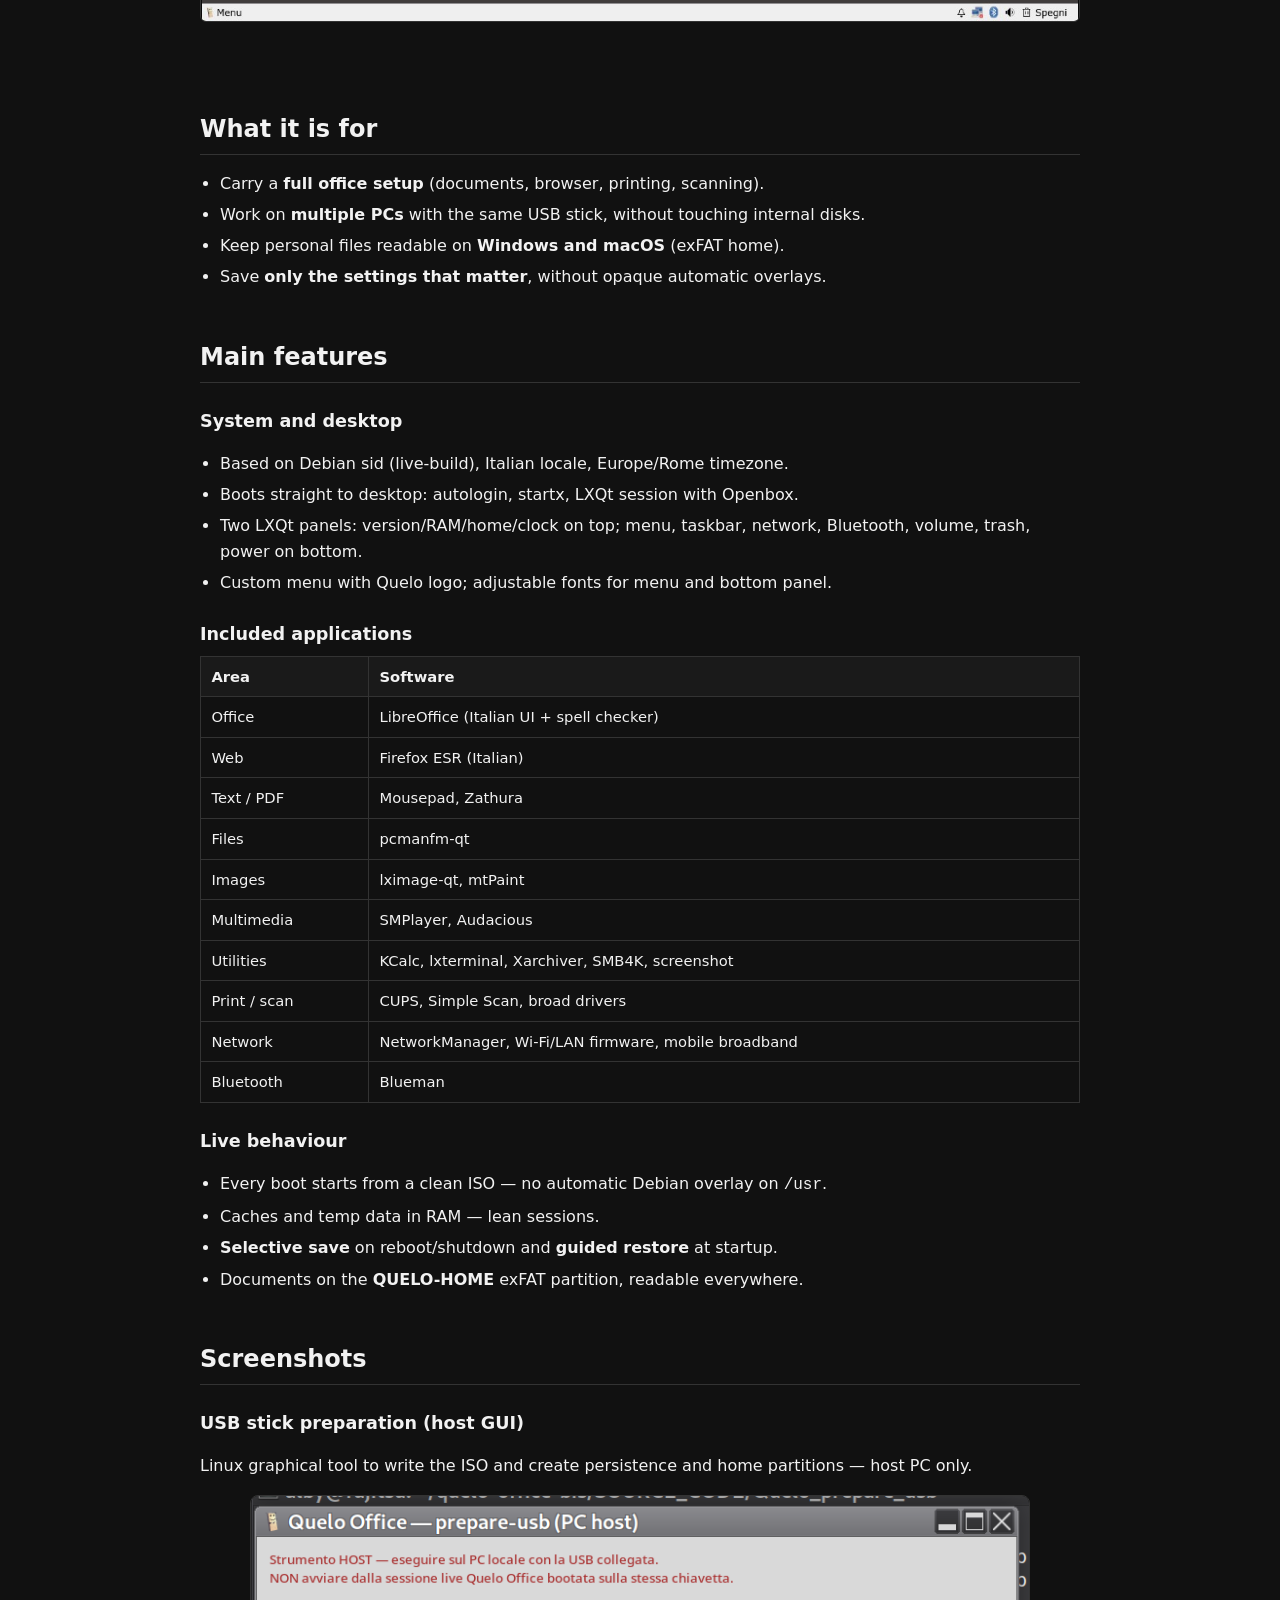
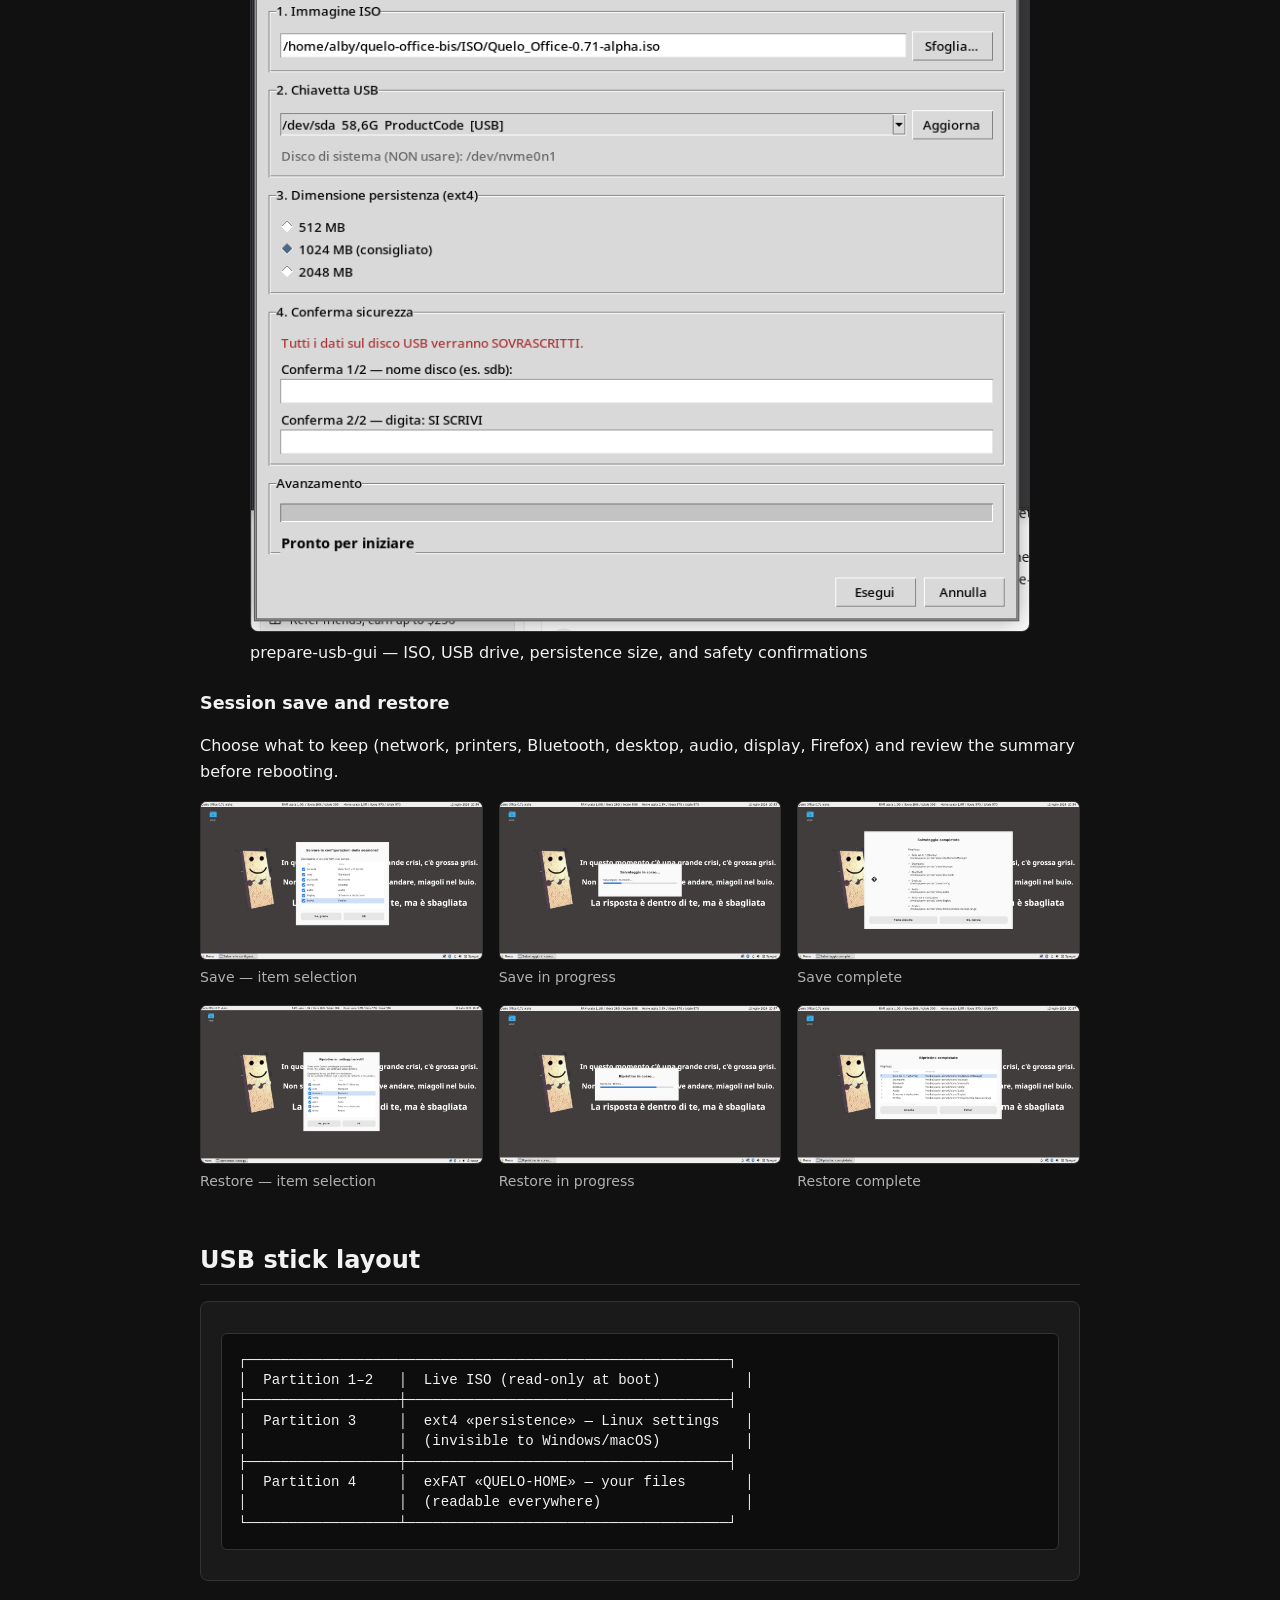
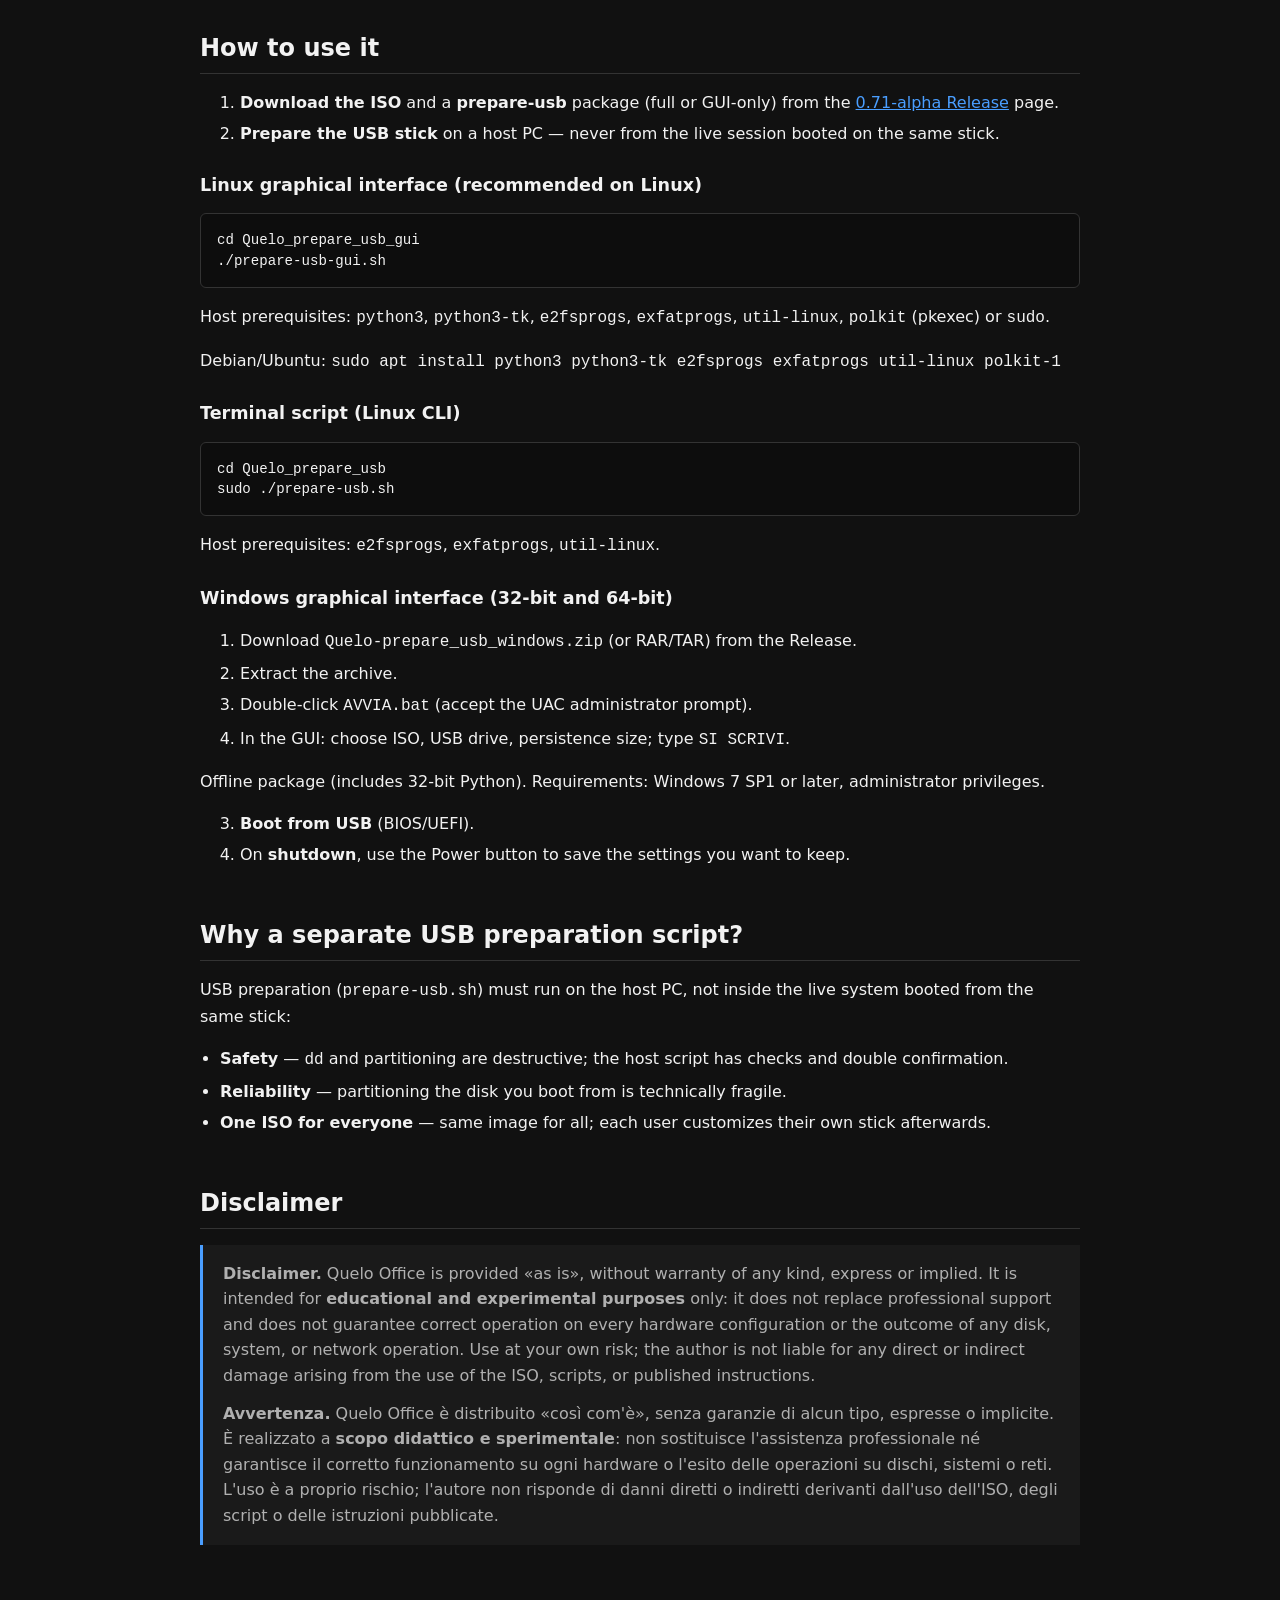
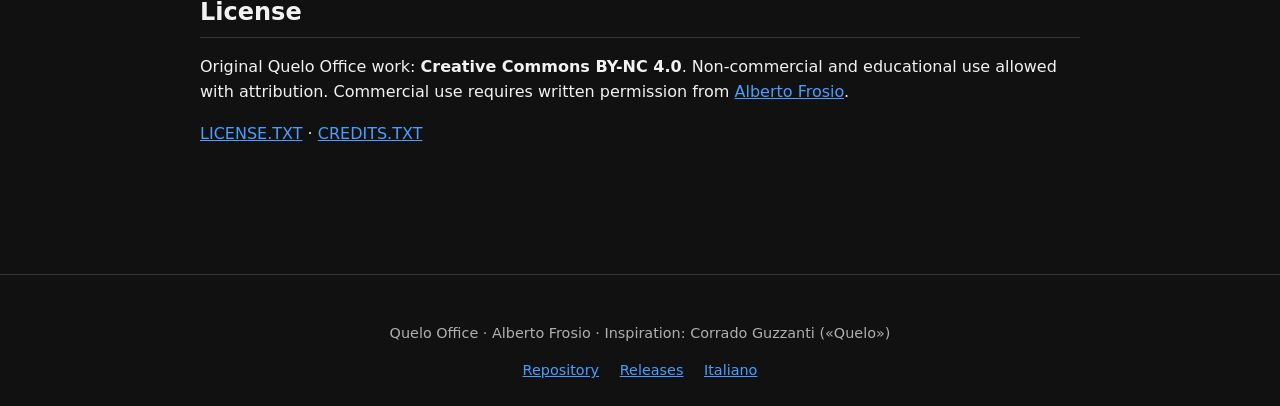
==== commit 0e9260ad: "Rimuove il punto su Etcher dalla sezione script prepare-usb. Co-authored-by: Cursor <cursoragent@cur" ====
--- a/docs/en/index.html
+++ b/docs/en/index.html
@@ -247,7 +247,6 @@
         <li><strong>Safety</strong> — <code>dd</code> and partitioning are destructive; the host script has checks and double confirmation.</li>
         <li><strong>Reliability</strong> — partitioning the disk you boot from is technically fragile.</li>
         <li><strong>One ISO for everyone</strong> — same image for all; each user customizes their own stick afterwards.</li>
-        <li><strong>Tool choice</strong> — write the ISO with Etcher and use the script only for persistence and QUELO-HOME.</li>
       </ul>
     </section>
 
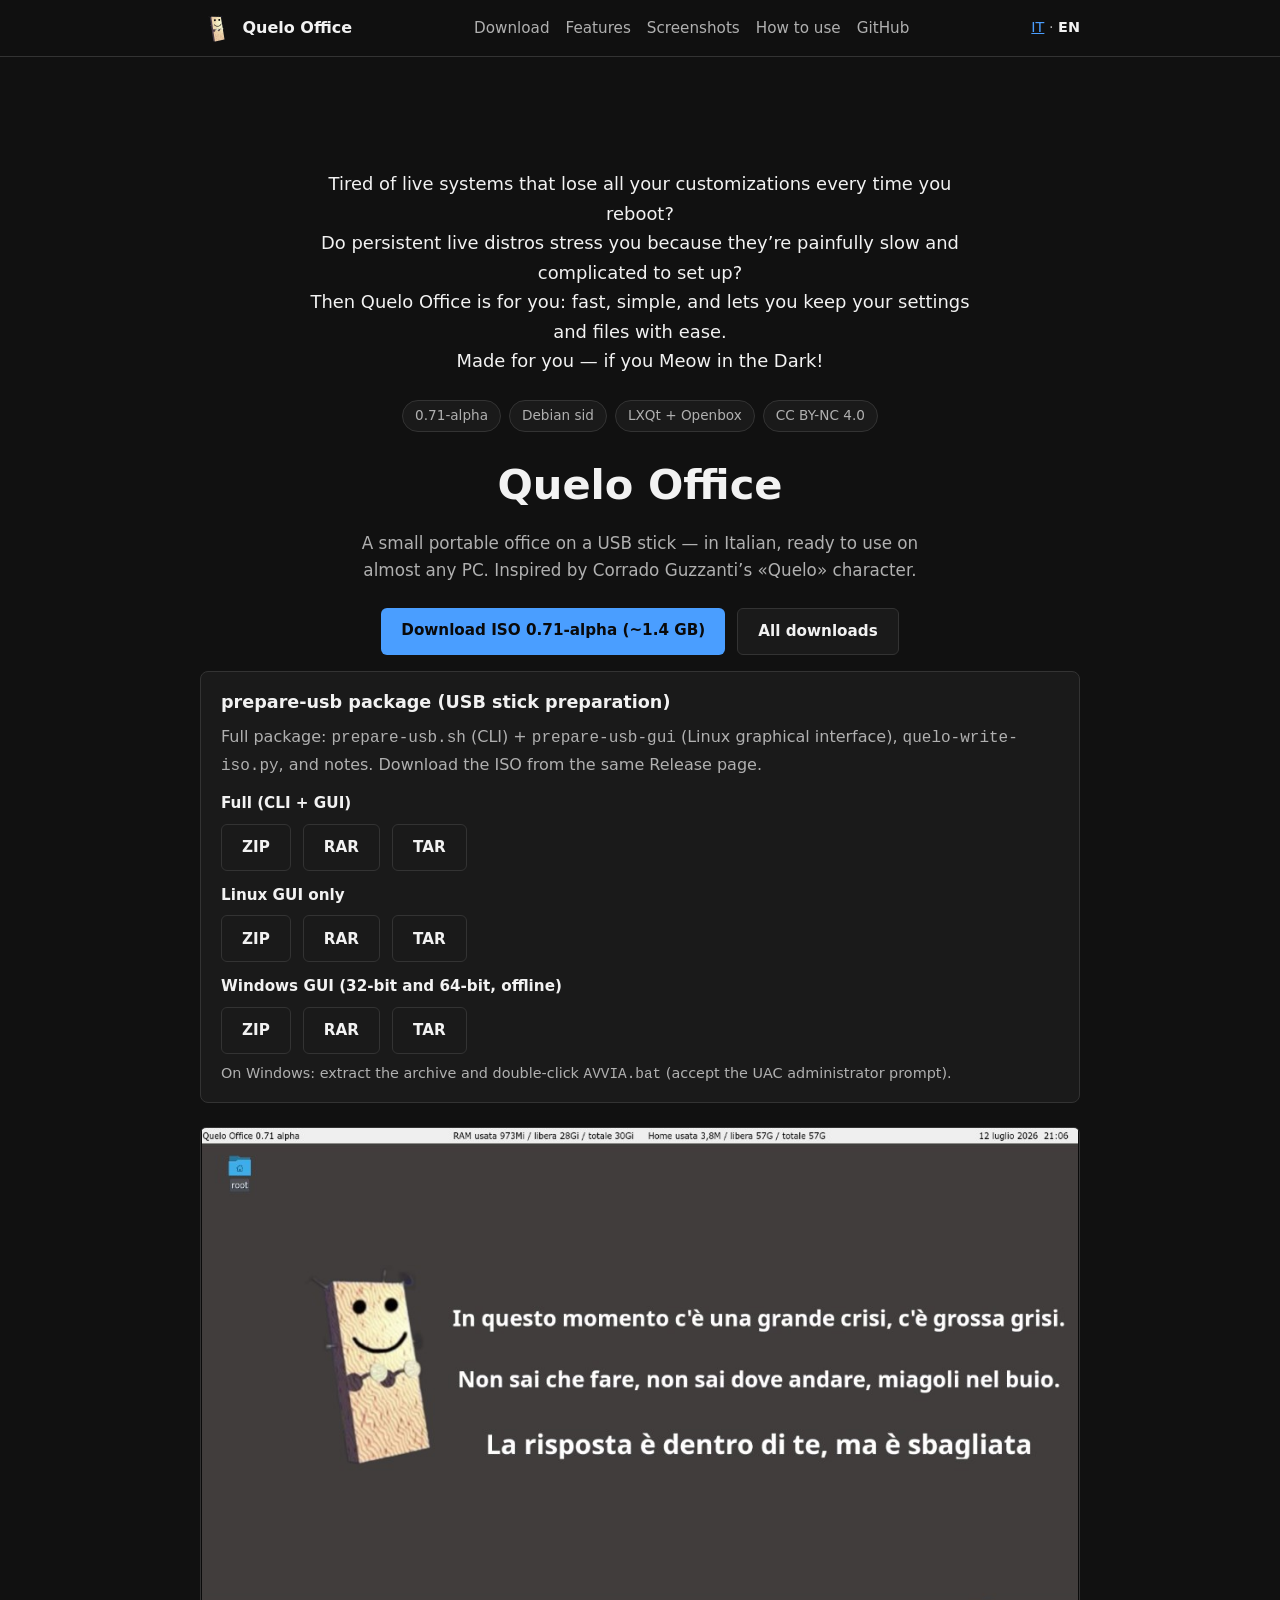
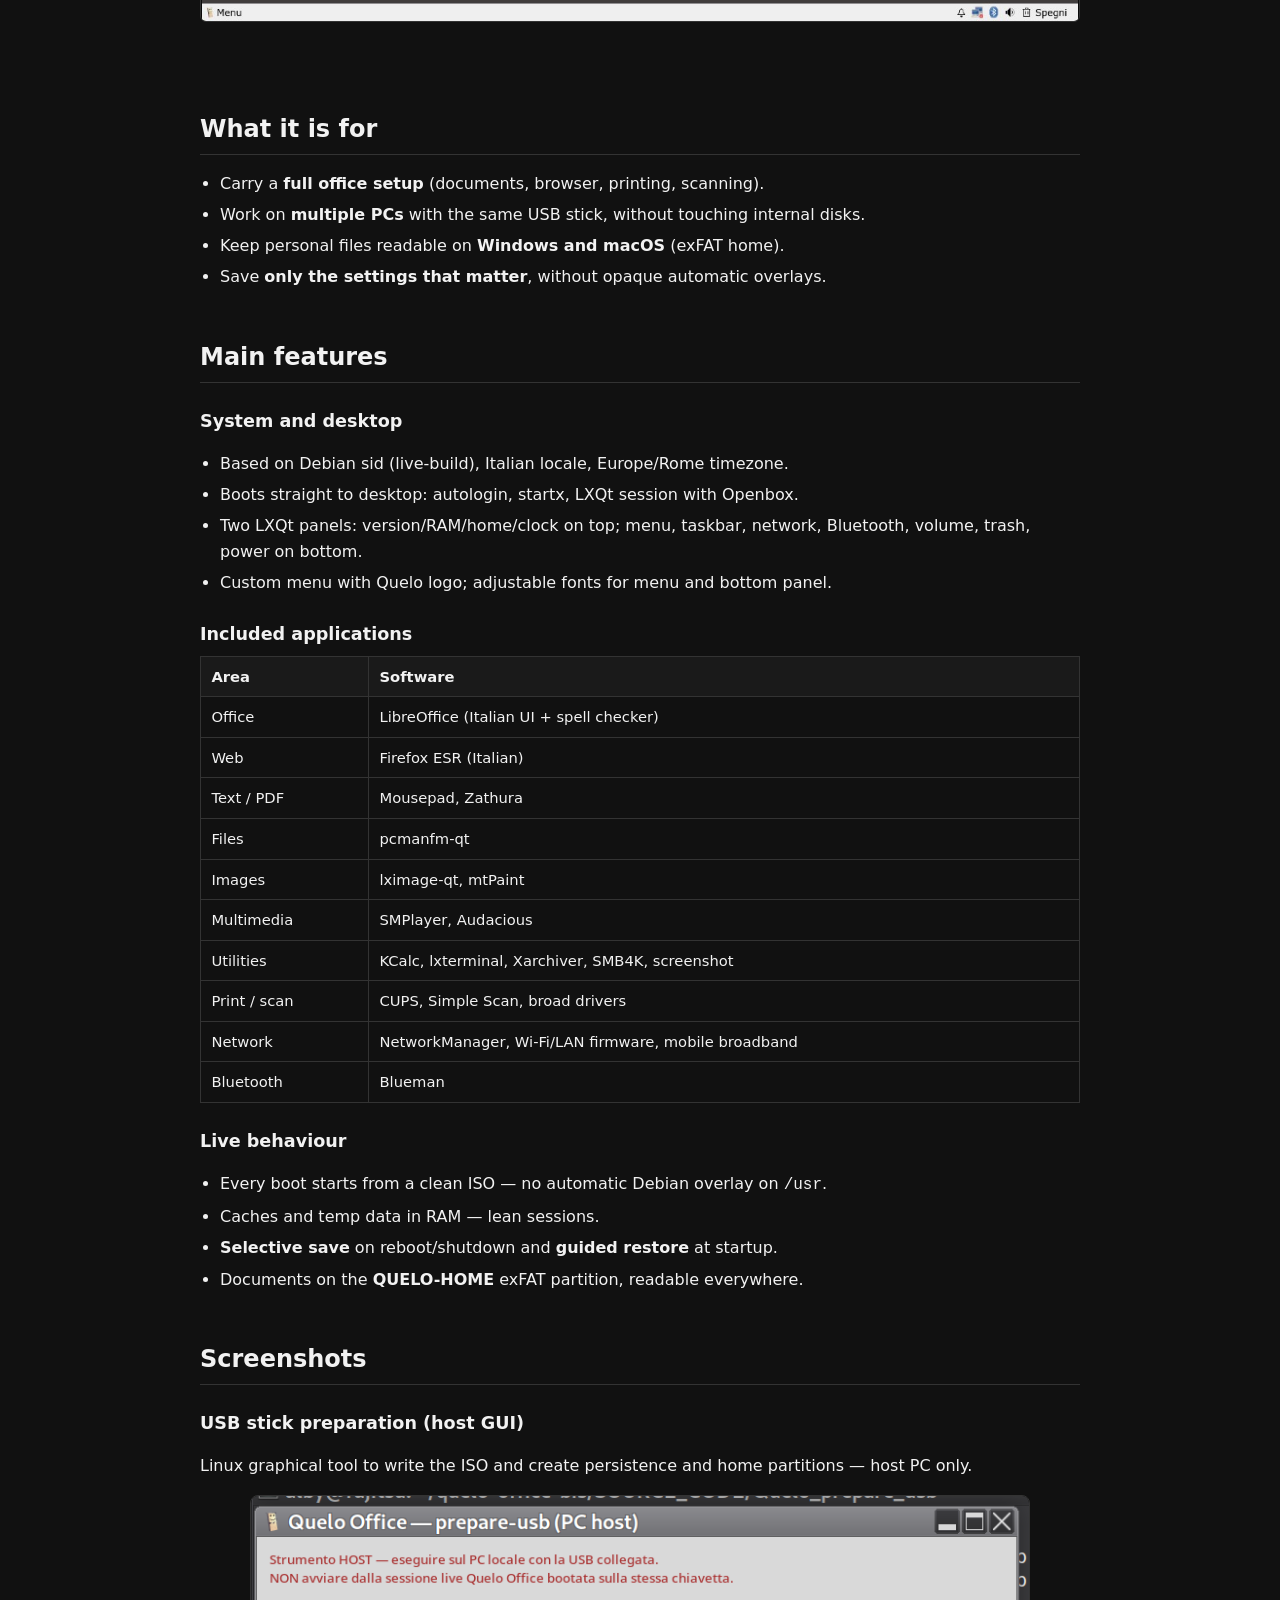
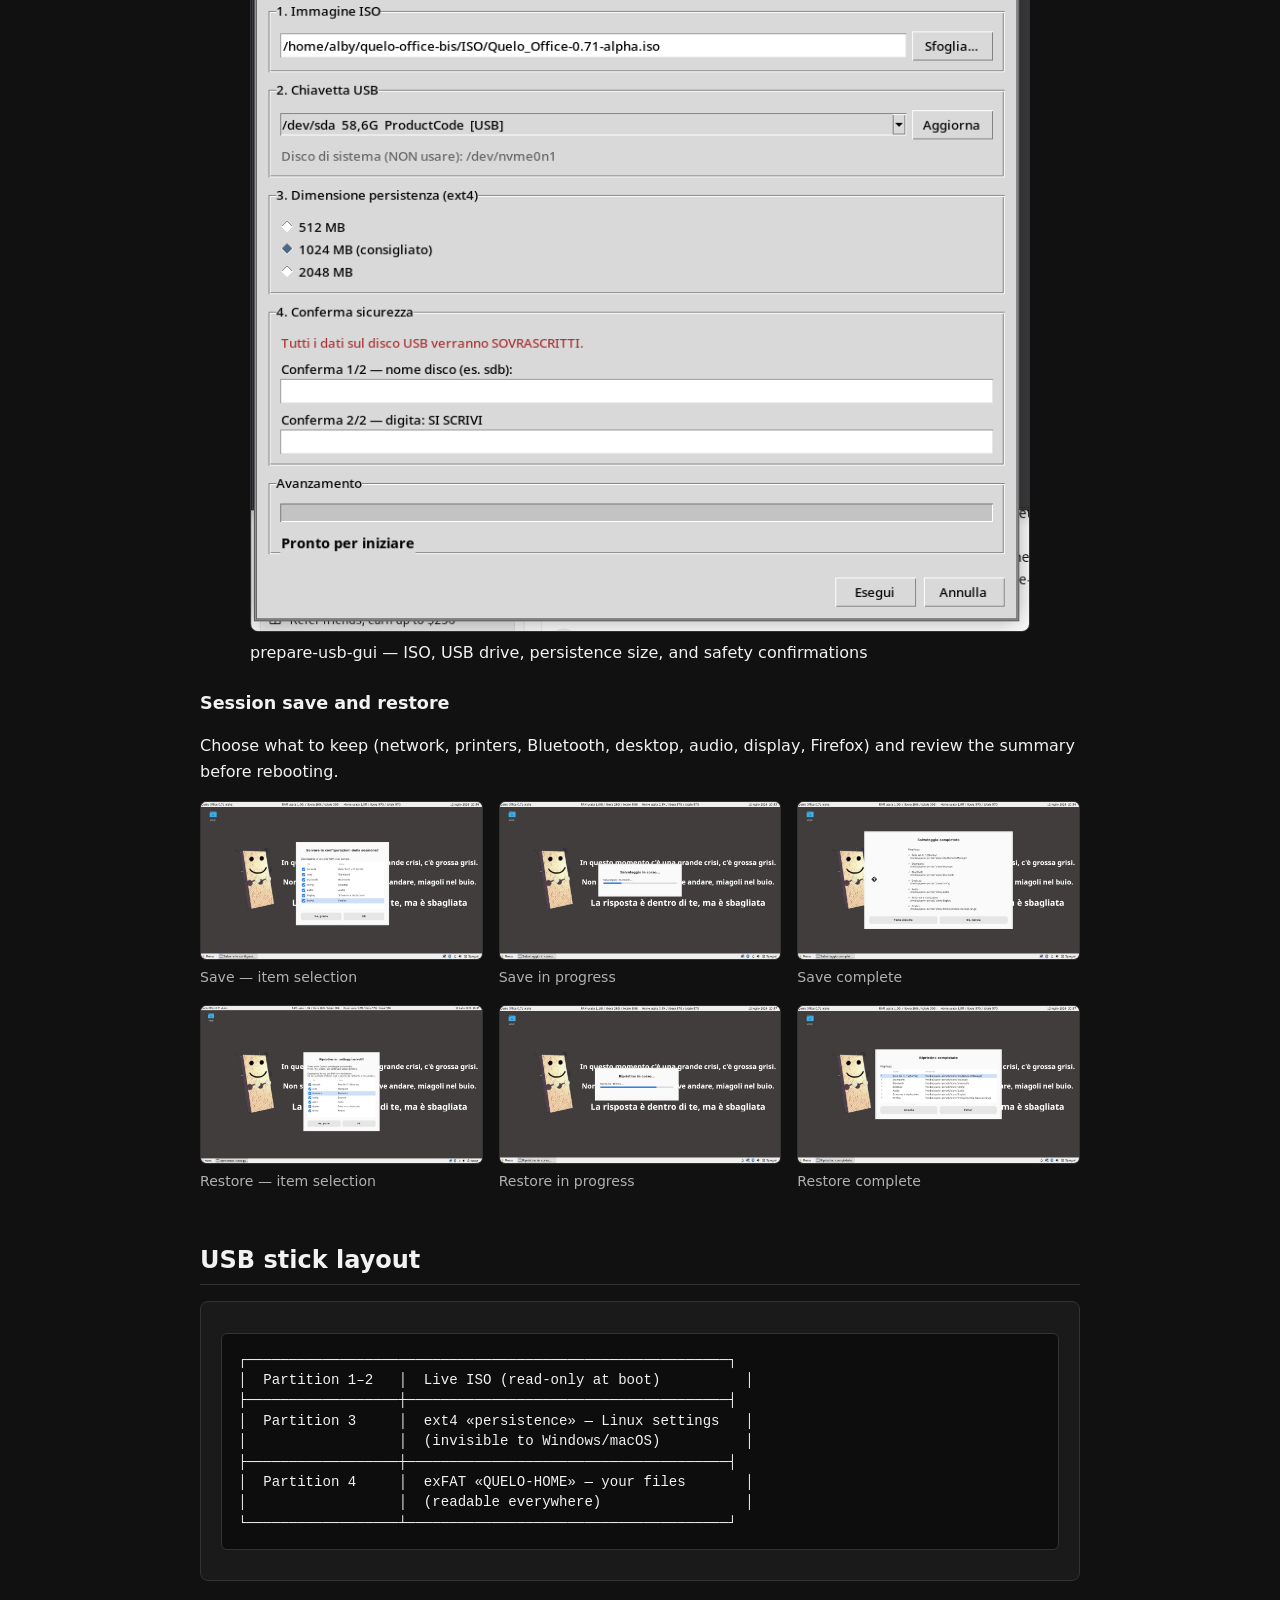
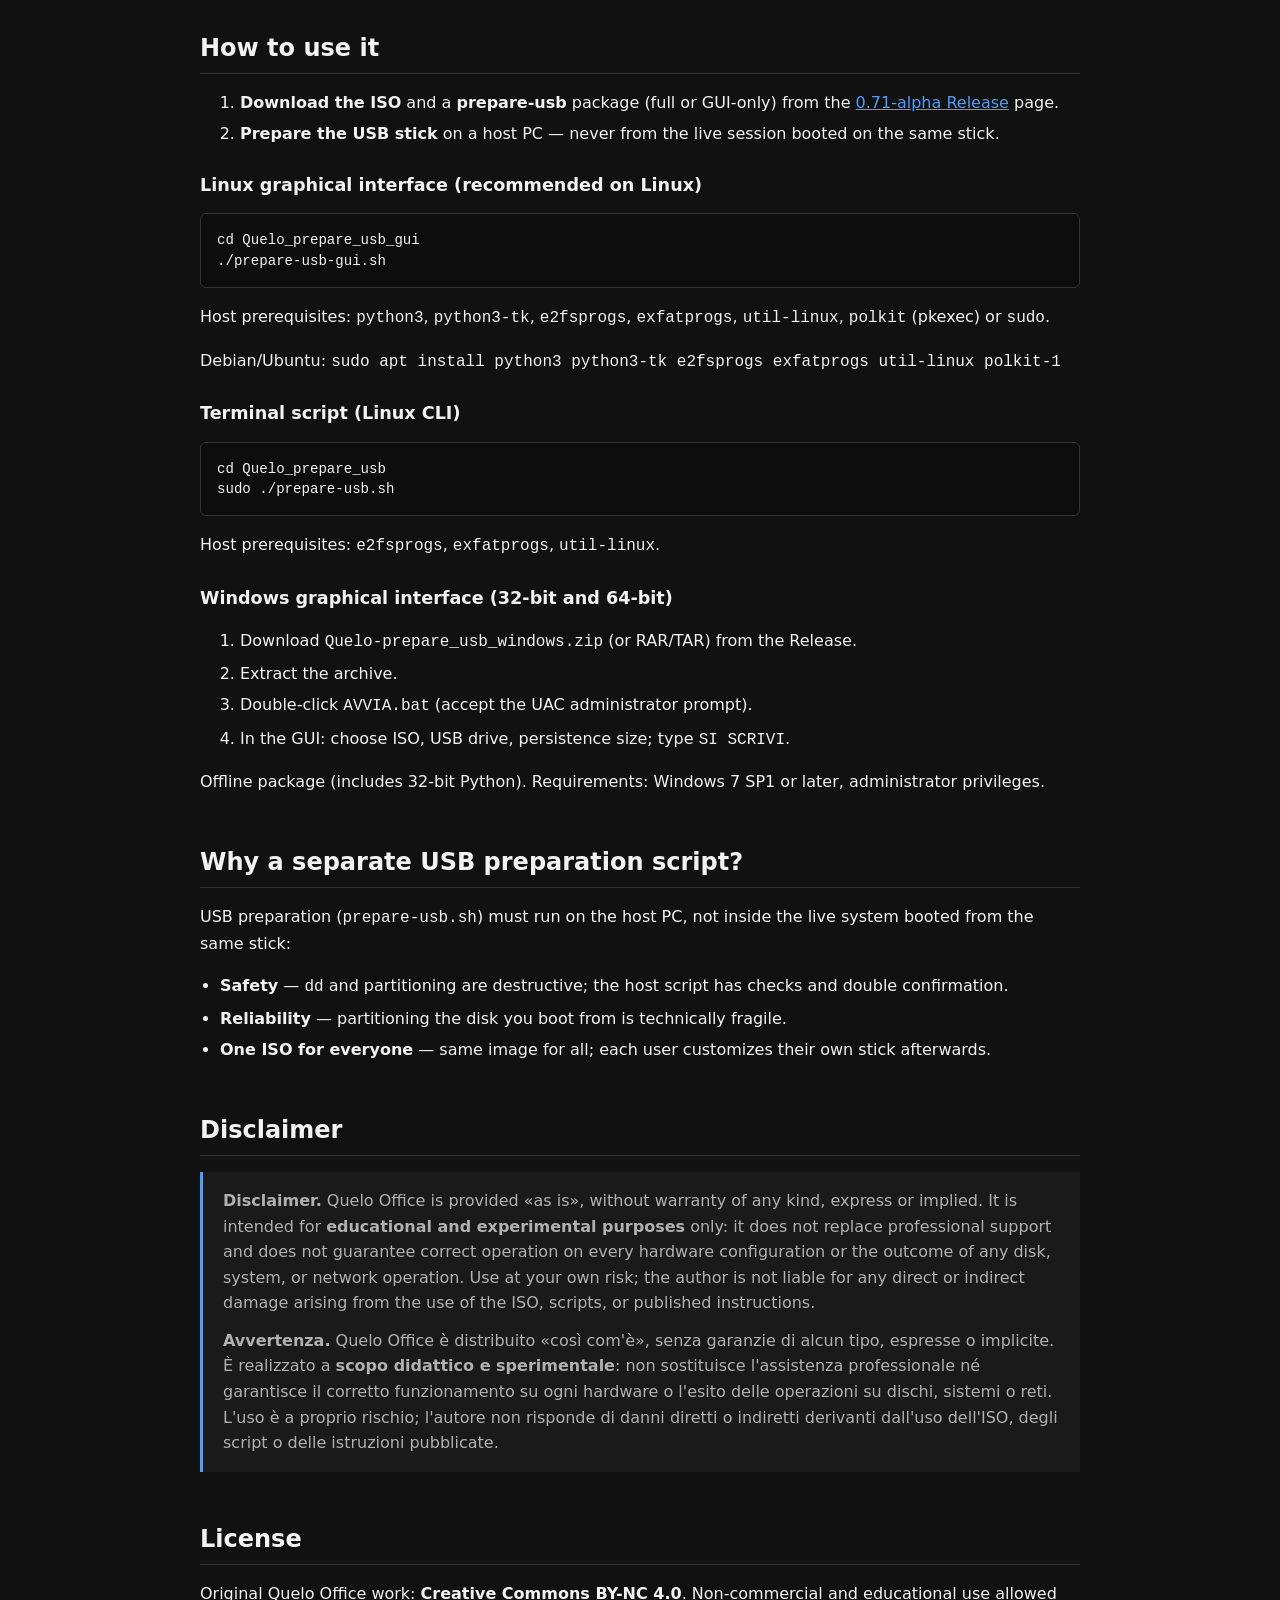
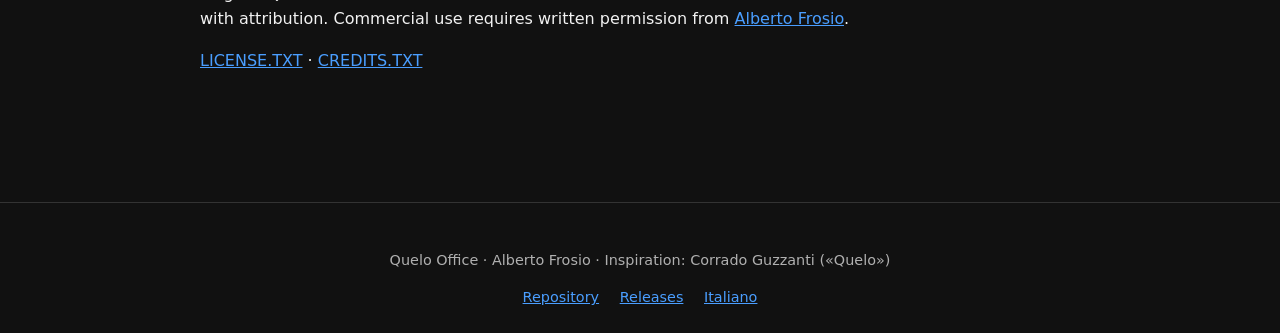
==== commit f00a20be: "Rimuove i passi boot/spegnimento dalla sezione GUI Windows. Co-authored-by: Cursor <cursoragent@curs" ====
--- a/docs/en/index.html
+++ b/docs/en/index.html
@@ -234,10 +234,6 @@
         <li>In the GUI: choose ISO, USB drive, persistence size; type <code>SI SCRIVI</code>.</li>
       </ol>
       <p>Offline package (includes 32-bit Python). Requirements: Windows 7 SP1 or later, administrator privileges.</p>
-      <ol start="3">
-        <li><strong>Boot from USB</strong> (BIOS/UEFI).</li>
-        <li>On <strong>shutdown</strong>, use the Power button to save the settings you want to keep.</li>
-      </ol>
     </section>
 
     <section id="script">
